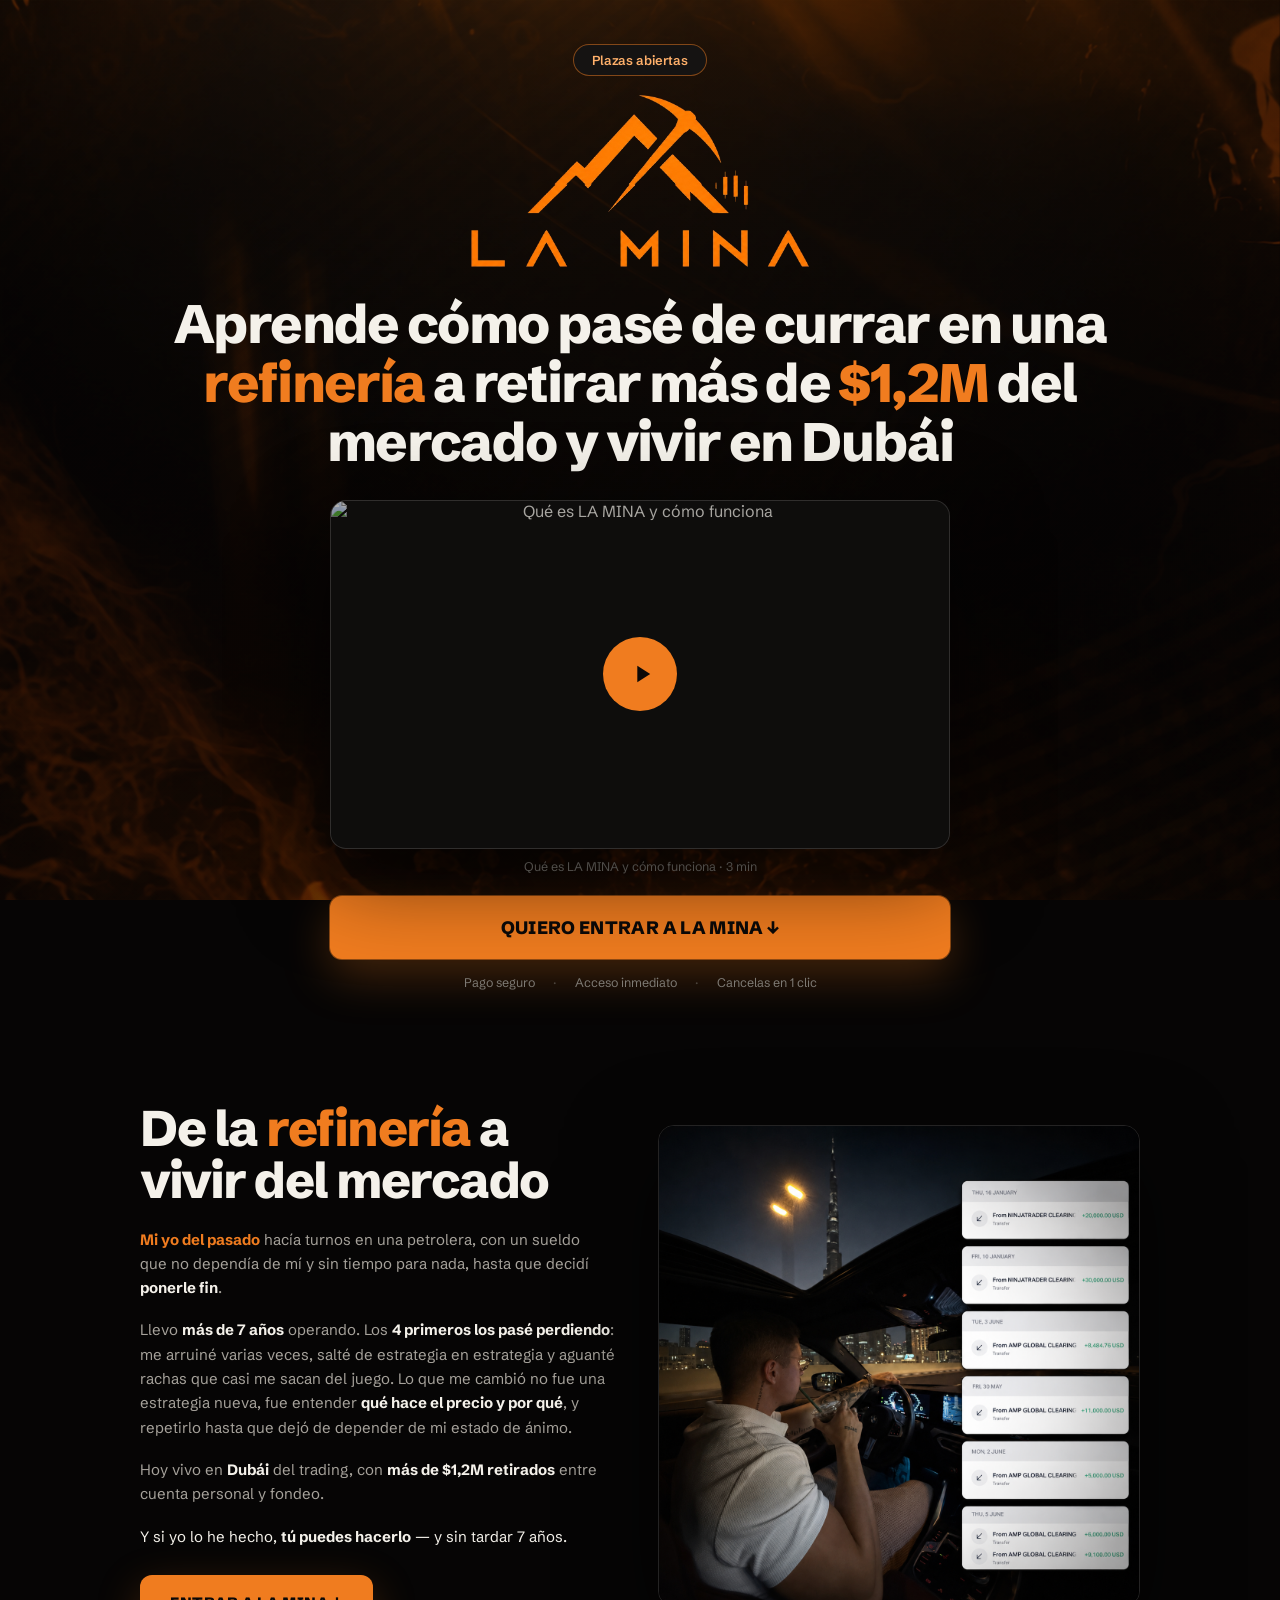
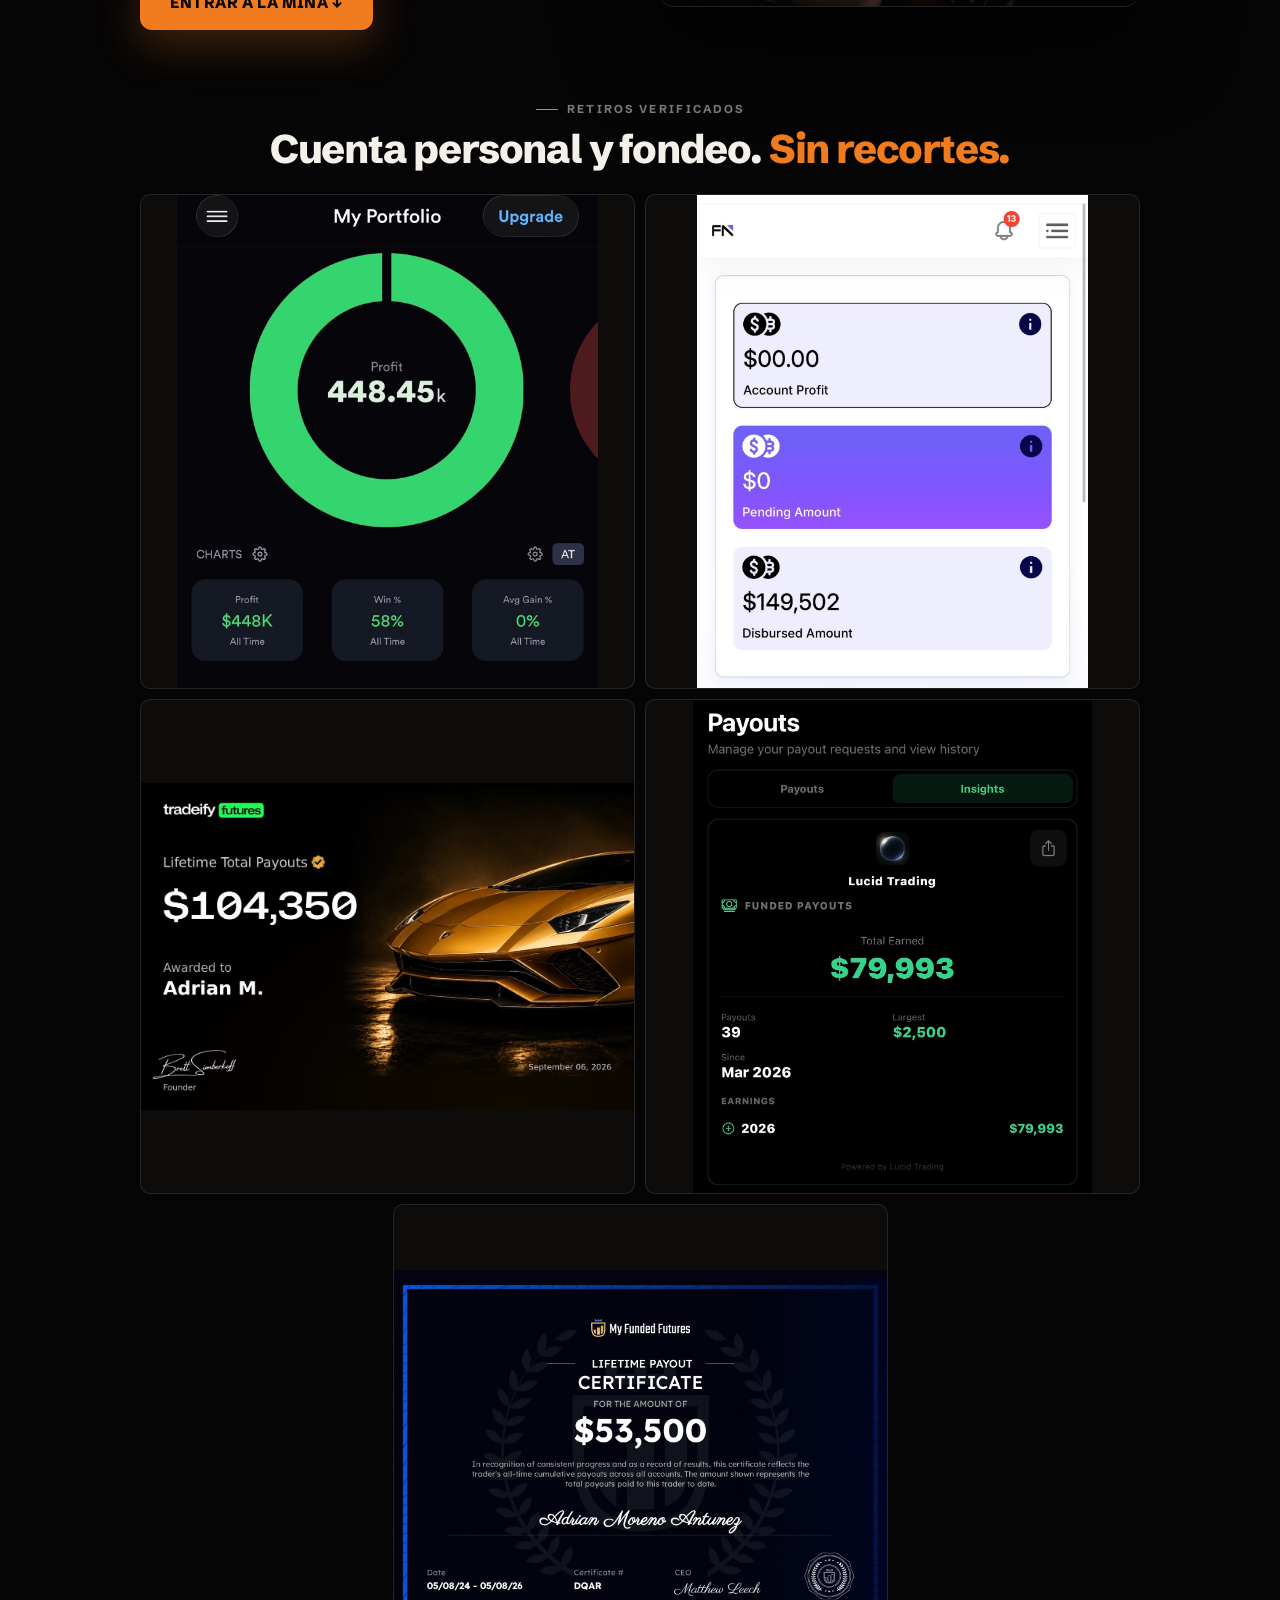
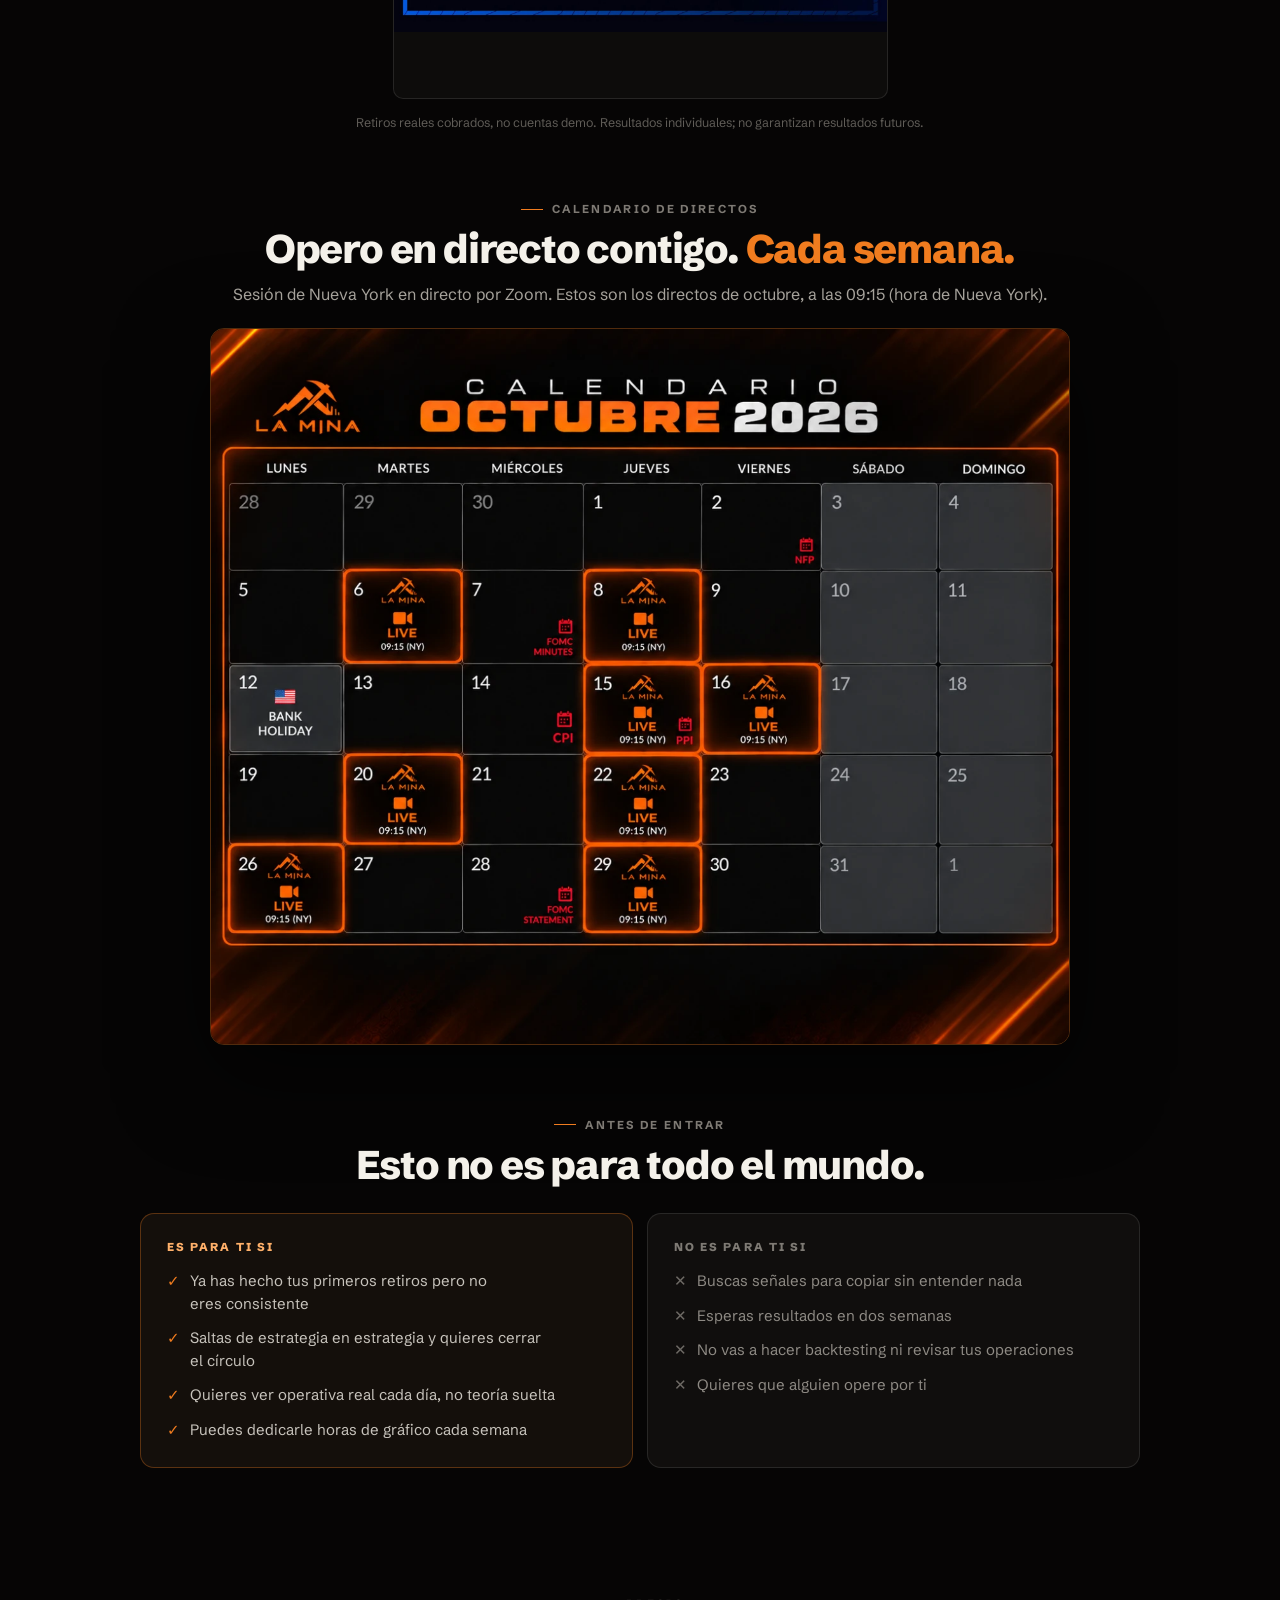
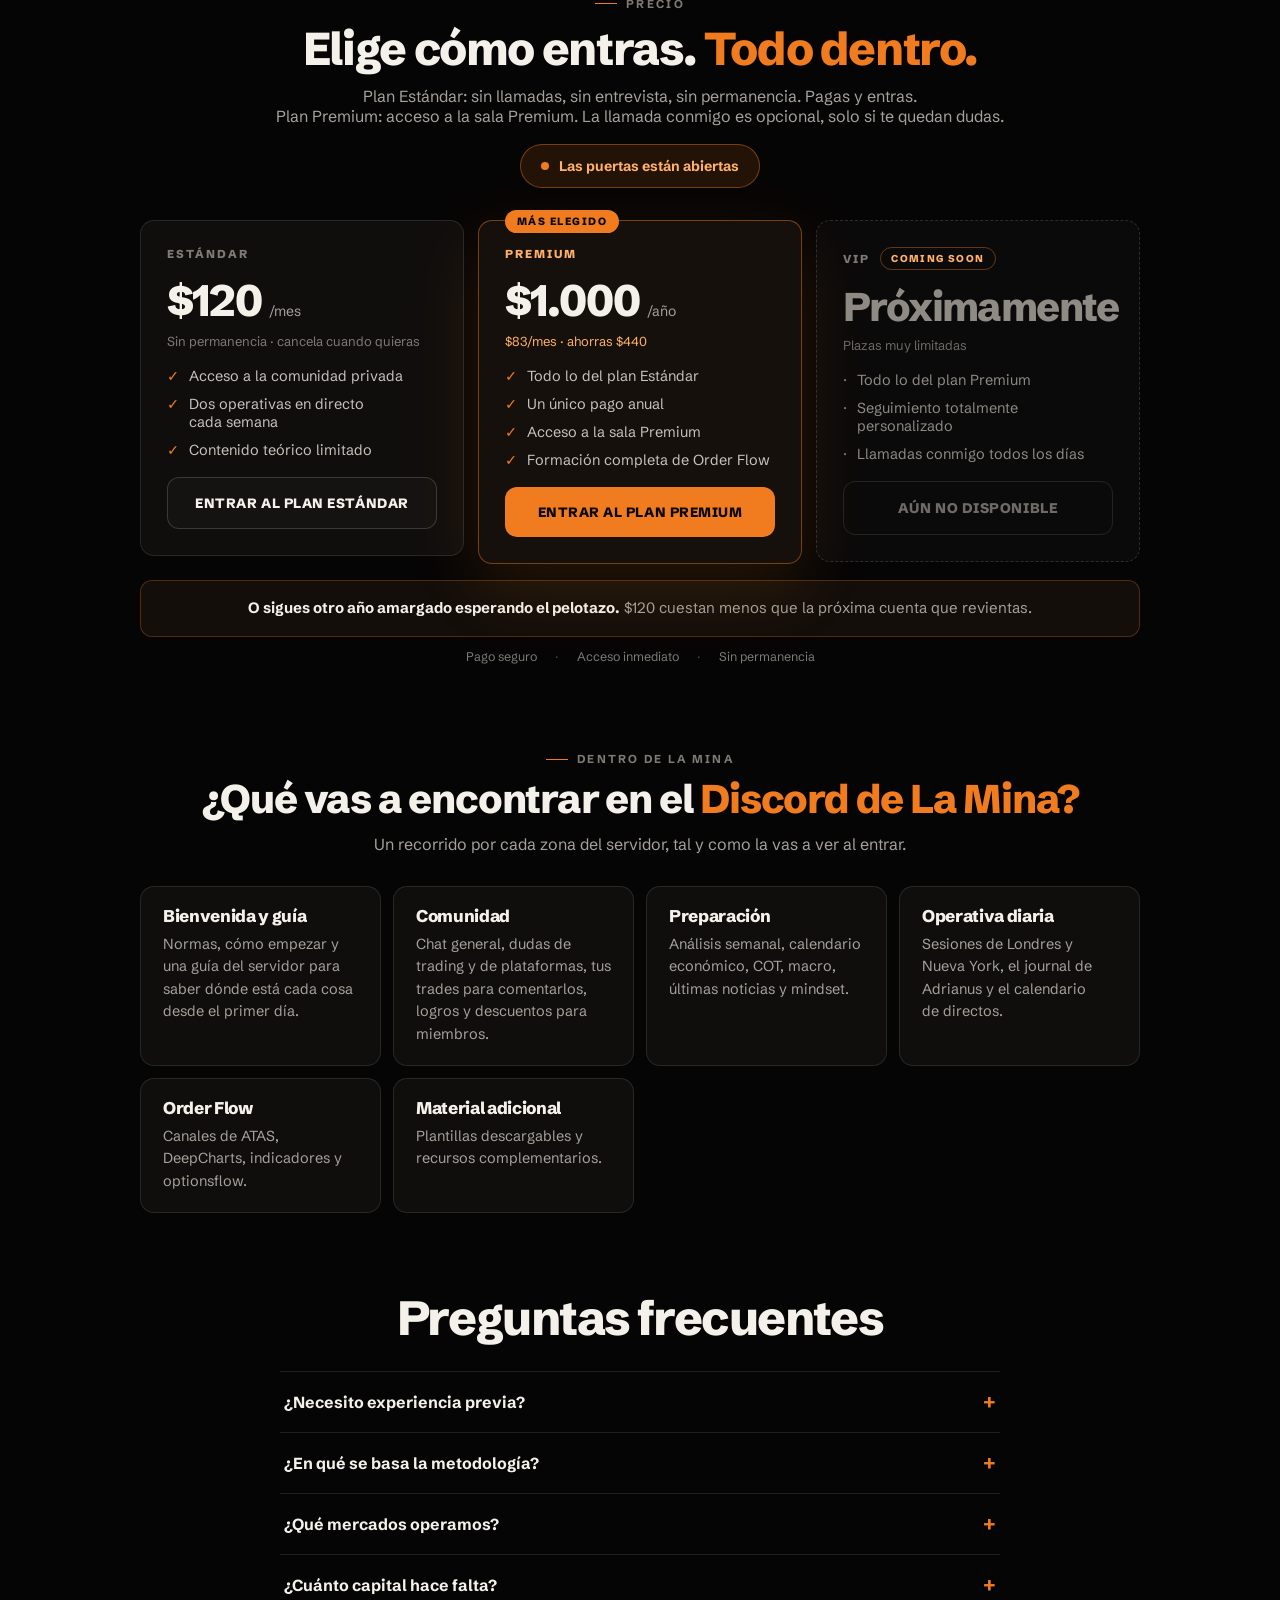
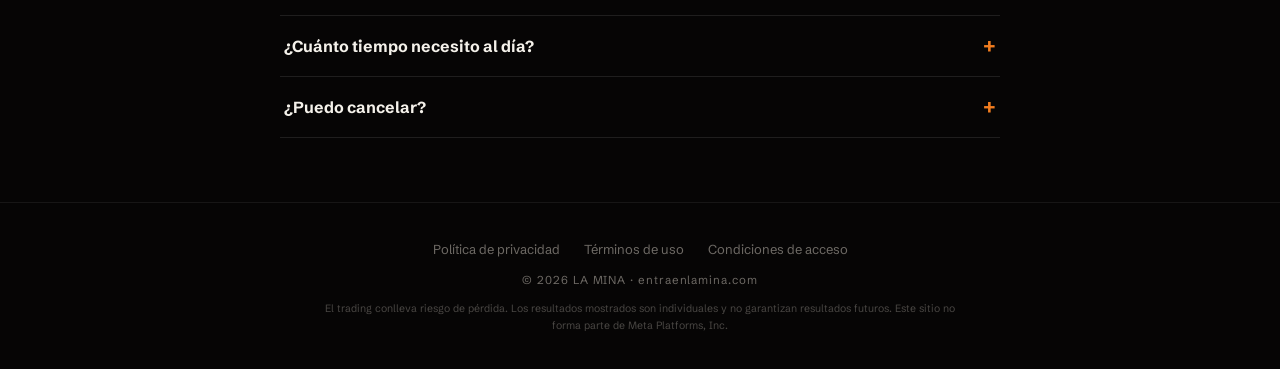
==== comunidad.html @ 3ac425a6 "Add "¿Qué vas a encontrar en el Discord de La Mina?" section below the pricing Six cards summarising" ====
<!doctype html>
<html lang="es">
<head>
<meta charset="utf-8" />
<meta name="viewport" content="width=device-width, initial-scale=1, viewport-fit=cover" />
<title>La Mina</title>
<link rel="icon" type="image/png" href="assets/logo-icono.png">
<link rel="preconnect" href="https://fonts.googleapis.com" />
<link rel="preconnect" href="https://fonts.gstatic.com" crossorigin="" />
<link href="https://fonts.googleapis.com/css2?family=Schibsted+Grotesk:wght@400;500;600;700;800&display=swap" rel="stylesheet" />
<style>
  html { -webkit-text-size-adjust: 100%; scroll-behavior: smooth; }
  body { margin: 0; background: #060505; color: #F4F1EA; font-family: 'Schibsted Grotesk', system-ui, sans-serif; overflow-x: hidden; text-wrap: pretty; }
  * { box-sizing: border-box; }
  img { display: block; max-width: 100%; }
  a { color: #F07C1F; text-decoration: none; }
  a:hover { color: #FF9A3D; }
  h1, h2, h3 { margin: 0; font-weight: 800; letter-spacing: -.03em; line-height: 1.04; }
  p { margin: 0; }
  @keyframes pz { 0% { box-shadow: 0 0 0 0 rgba(240,124,31,.55); } 70% { box-shadow: 0 0 0 10px rgba(240,124,31,0); } 100% { box-shadow: 0 0 0 0 rgba(240,124,31,0); } }
  @keyframes banner-blink { 0%,100% { box-shadow: 0 0 0 0 rgba(240,124,31,.25); border-color: rgba(240,124,31,.5); } 50% { box-shadow: 0 0 16px 2px rgba(240,124,31,.55); border-color: rgba(240,124,31,.95); } }
  .countdown-banner { display: inline-flex; align-items: center; justify-content: center; gap: 8px; padding: 7px 18px; border-radius: 999px; background: #151312; border: 1px solid rgba(240,124,31,.5); color: #FFB06A; font-size: 13px; font-weight: 600; letter-spacing: -.01em; animation: banner-blink 2.2s ease-in-out infinite; margin-bottom: 18px; }
  summary::-webkit-details-marker { display: none; }
  details[open] .faq-plus { transform: rotate(45deg); }
  @media (max-width: 719px) { .historia-img { order: -1; } .story-col { text-align: center; } }
  .disc-grid { display: grid; grid-template-columns: 340px minmax(0,1fr); gap: 40px; align-items: center; }
  .disc-grid.novideo { grid-template-columns: minmax(0,1fr); }
  .disc-grid.novideo .disc-video { display: none; }
  .disc-list { display: grid; grid-template-columns: repeat(auto-fit,minmax(230px,1fr)); gap: 12px; }
  .disc-card { padding: 20px 22px; border-radius: 14px; background: rgba(19,17,16,.86); border: 1px solid rgba(255,255,255,.10); }
  .disc-card h3 { font-size: 17px; letter-spacing: -.02em; color: #F4F1EA; }
  .disc-card p { margin-top: 8px; font-size: 14.5px; line-height: 1.55; color: #A6A29B; }
  @media (max-width: 860px) { .disc-grid { grid-template-columns: minmax(0,1fr); gap: 28px; } }
  .rail::-webkit-scrollbar { height: 6px; }
  .rail::-webkit-scrollbar-thumb { background: rgba(255,255,255,.2); border-radius: 99px; }
</style>
<style>
.hv1:hover{background:#FF9A3D !important;color:#0B0908 !important;transform:translateY(-2px) !important}
.hv2:hover{background:#FF9A3D !important;color:#0B0908 !important;transform:translateY(-2px) !important}
.hv3:hover{background:rgba(255,255,255,.06) !important;color:#F4F1EA !important}
.hv4:hover{background:#FF9A3D !important;color:#0B0908 !important;transform:translateY(-2px) !important}
.hv5:hover{background:rgba(255,255,255,.06) !important;color:#F4F1EA !important}
</style>
</head>
<body>
<div style="position:fixed;inset:0;z-index:0;background:url('assets/bg-mina.png') center/cover no-repeat;"></div>
<div style="position:fixed;inset:0;z-index:0;background:radial-gradient(ellipse 74% 60% at 50% 34%, rgba(6,5,5,.80) 0%, rgba(6,5,5,.70) 55%, rgba(6,5,5,.58) 100%);"></div>

<main style="position:relative;z-index:1;">

  <section style="padding:44px 20px 56px;max-width:1040px;margin:0 auto;text-align:center;">
    <div class="countdown-banner">Plazas abiertas</div>
    <img src="assets/logo-lamina.png" alt="LA MINA" style="width:min(340px,72vw);height:auto;margin:0 auto 26px;" />
    <h1 style="font-size:clamp(19px,5.2vw,54px);line-height:1.1;margin:0 auto;">Aprende cómo pasé de currar en una <span style="color:#F07C1F;">refinería</span> a retirar más de <span style="color:#F07C1F;">$1,2M</span> del mercado y vivir en Dubái</h1>

    <div id="promo-video" style="position:relative;max-width:620px;margin:28px auto 0;aspect-ratio:16/9;border-radius:16px;overflow:hidden;border:1px solid rgba(255,255,255,.12);background:#131110;cursor:pointer;box-shadow:0 30px 90px rgba(0,0,0,.6);">
      <img src="https://i.ytimg.com/vi/5HS2w1XkrHM/maxresdefault.jpg" onerror="this.onerror=null;this.src='https://i.ytimg.com/vi/5HS2w1XkrHM/hqdefault.jpg'" alt="Qué es LA MINA y cómo funciona" style="position:absolute;inset:0;width:100%;height:100%;object-fit:cover;" />
      <div style="position:absolute;inset:0;background:rgba(6,5,5,.32);display:grid;place-items:center;">
        <div style="width:74px;height:74px;border-radius:50%;background:#F07C1F;display:grid;place-items:center;animation:pz 3.2s ease-out infinite;">
          <svg viewBox="0 0 24 24" style="width:28px;height:28px;fill:#0B0908;margin-left:3px;"><path d="M8 5v14l11-7L8 5Z"></path></svg>
        </div>
      </div>
    </div>
    <script>
      document.getElementById('promo-video').addEventListener('click', function(){
        this.innerHTML = '<iframe src="https://www.youtube-nocookie.com/embed/5HS2w1XkrHM?autoplay=1&rel=0" title="Qué es LA MINA y cómo funciona" frameborder="0" allow="accelerate; autoplay; clipboard-write; encrypted-media; gyroscope; picture-in-picture" allowfullscreen style="position:absolute;inset:0;width:100%;height:100%;"></iframe>';
      }, { once: true });
    </script>
    <p style="margin-top:10px;font-size:12.5px;color:#7E7A74;">Qué es LA MINA y cómo funciona · 3 min</p>

    <a href="#precios" style="display:flex;align-items:center;justify-content:center;gap:10px;max-width:620px;margin:22px auto 0;padding:20px 24px;border-radius:12px;background:#F07C1F;color:#0B0908;font-size:clamp(15px,2.4vw,18px);font-weight:800;letter-spacing:.02em;text-transform:uppercase;box-shadow:0 0 0 1px rgba(240,124,31,.5), 0 16px 48px rgba(240,124,31,.28);transition:transform .18s ease, background .2s ease;" class="hv1">Quiero entrar a la mina ↓</a>

    <div style="display:flex;flex-wrap:nowrap;justify-content:center;align-items:center;gap:clamp(4px,2vw,18px);margin-top:16px;font-size:clamp(8.5px,2.5vw,12.5px);white-space:nowrap;color:#7E7A74;">
      <span>Pago seguro</span><span style="opacity:.5;">·</span><span>Acceso inmediato</span><span style="opacity:.5;">·</span><span>Cancelas en 1 clic</span>
    </div>
  </section>

  <section style="padding:56px 20px;max-width:1040px;margin:0 auto;display:grid;grid-template-columns:repeat(auto-fit,minmax(320px,1fr));gap:36px;align-items:center;">
    <div class="story-col">
      <h2 style="font-size:clamp(30px,5vw,50px);">De la <span style="color:#F07C1F;">refinería</span> a vivir del mercado</h2>
      <div style="display:flex;flex-direction:column;gap:18px;margin-top:22px;font-size:15px;line-height:1.62;color:#A6A29B;">
        <p><span style="color:#F07C1F;font-weight:700;">Mi yo del pasado</span> hacía turnos en una petrolera, con un sueldo que no dependía de mí y sin tiempo para nada, hasta que decidí <b style="color:#F4F1EA;">ponerle fin</b>.</p>
        <p>Llevo <b style="color:#F4F1EA;">más de 7 años</b> operando. Los <b style="color:#F4F1EA;">4 primeros los pasé perdiendo</b>: me arruiné varias veces, salté de estrategia en estrategia y aguanté rachas que casi me sacan del juego. Lo que me cambió no fue una estrategia nueva, fue entender <b style="color:#F4F1EA;">qué hace el precio y por qué</b>, y repetirlo hasta que dejó de depender de mi estado de ánimo.</p>
        <p>Hoy vivo en <b style="color:#F4F1EA;">Dubái</b> del trading, con <b style="color:#F4F1EA;">más de $1,2M retirados</b> entre cuenta personal y fondeo.</p>
        <p style="color:#F4F1EA;">Y si yo lo he hecho, <b>tú puedes hacerlo</b> — y sin tardar 7 años.</p>
      </div>
      <a href="#precios" style="display:inline-block;margin-top:26px;padding:18px 30px;border-radius:12px;background:#F07C1F;color:#0B0908;font-size:15px;font-weight:800;letter-spacing:.04em;text-transform:uppercase;box-shadow:0 14px 44px rgba(240,124,31,.26);transition:background .2s ease, transform .18s ease;" class="hv2">Entrar a la mina ↓</a>
    </div>
    <div class="historia-img" style="position:relative;aspect-ratio:1/1;border-radius:16px;overflow:hidden;border:1px solid rgba(255,255,255,.12);box-shadow:0 30px 90px rgba(0,0,0,.6);">
      <img src="assets/historia-dubai.png" alt="Adrián en Dubái y transferencias de retiros" style="width:100%;height:100%;object-fit:cover;" />
    </div>
  </section>

  <section style="padding:8px 20px 56px;max-width:1040px;margin:0 auto;">
    <div style="text-align:center;margin-bottom:24px;">
      <span style="display:inline-flex;align-items:center;gap:9px;font-size:11.5px;font-weight:700;letter-spacing:.2em;text-transform:uppercase;color:#7E7A74;margin-bottom:12px;"><span style="width:22px;height:1px;background:#F07C1F;"></span>Retiros verificados</span>
      <h2 style="font-size:clamp(26px,4.2vw,40px);">Cuenta personal y fondeo. <span style="color:#F07C1F;">Sin recortes.</span></h2>
    </div>
    <div style="display:grid;grid-template-columns:repeat(2,minmax(0,1fr));gap:10px;">
      <img src="assets/proof-portfolio.png" alt="Profit 448.45k" style="width:100%;aspect-ratio:1/1;object-fit:contain;background:#0D0C0B;border-radius:10px;border:1px solid rgba(255,255,255,.10);" />
      <img src="assets/proof-fn.png" alt="Retirado en fondeo 149.502 USD" style="width:100%;aspect-ratio:1/1;object-fit:contain;background:#0D0C0B;border-radius:10px;border:1px solid rgba(255,255,255,.10);" />
      <img src="assets/proof-tradeify.png" alt="Tradeify 104.350 USD retirados" style="width:100%;aspect-ratio:1/1;object-fit:contain;background:#0D0C0B;border-radius:10px;border:1px solid rgba(255,255,255,.10);" />
      <img src="assets/proof-lucid.png" alt="Lucid Trading 79.993 USD en 39 retiros" style="width:100%;aspect-ratio:1/1;object-fit:contain;background:#0D0C0B;border-radius:10px;border:1px solid rgba(255,255,255,.10);" />
      <img src="assets/proof-mff.png" alt="My Funded Futures 53.500 USD" style="width:100%;max-width:calc(50% - 5px);justify-self:center;grid-column:1 / -1;aspect-ratio:1/1;object-fit:contain;background:#0D0C0B;border-radius:10px;border:1px solid rgba(255,255,255,.10);" />
    </div>
    <p style="margin-top:16px;font-size:12.5px;color:#5F5C57;text-align:center;">Retiros reales cobrados, no cuentas demo. Resultados individuales; no garantizan resultados futuros.</p>
  </section>

  <section id="calendario" style="padding:8px 20px 56px;max-width:1040px;margin:0 auto;">
    <div style="text-align:center;margin-bottom:24px;">
      <span style="display:inline-flex;align-items:center;gap:9px;font-size:11.5px;font-weight:700;letter-spacing:.2em;text-transform:uppercase;color:#7E7A74;margin-bottom:12px;"><span style="width:22px;height:1px;background:#F07C1F;"></span>Calendario de directos</span>
      <h2 style="font-size:clamp(26px,4.2vw,40px);">Opero en directo contigo. <span style="color:#F07C1F;">Cada semana.</span></h2>
      <p style="margin-top:14px;font-size:16px;color:#A6A29B;">Sesión de Nueva York en directo por Zoom. Estos son los directos de octubre, a las 09:15 (hora de Nueva York).</p>
    </div>
    <a href="assets/calendario-directos.webp" target="_blank" rel="noopener" style="display:block;max-width:860px;margin:0 auto;">
      <img src="assets/calendario-directos.webp" alt="Calendario de directos de LA MINA, octubre 2026: martes 6, jueves 8, jueves 15, viernes 16, martes 20, jueves 22, lunes 26 y jueves 29 a las 09:15 (hora de Nueva York)" width="1350" height="1125" loading="lazy" style="width:100%;height:auto;border-radius:14px;border:1px solid rgba(240,124,31,.32);box-shadow:0 30px 90px rgba(0,0,0,.6);" />
    </a>
  </section>

  <section style="padding:8px 20px 64px;max-width:1040px;margin:0 auto;">
    <div style="text-align:center;margin-bottom:28px;">
      <span style="display:inline-flex;align-items:center;gap:9px;font-size:11.5px;font-weight:700;letter-spacing:.2em;text-transform:uppercase;color:#7E7A74;margin-bottom:12px;"><span style="width:22px;height:1px;background:#F07C1F;"></span>Antes de entrar</span>
      <h2 style="font-size:clamp(26px,4.2vw,40px);">Esto no es para todo el mundo.</h2>
    </div>

    <div style="display:grid;grid-template-columns:repeat(auto-fit,minmax(300px,1fr));gap:14px;">
      <div style="padding:26px;border-radius:14px;background:rgba(24,18,13,.86);border:1px solid rgba(240,124,31,.32);">
        <div style="font-size:11.5px;font-weight:800;letter-spacing:.18em;text-transform:uppercase;color:#FFB06A;margin-bottom:16px;">Es para ti si</div>
        <div style="display:flex;flex-direction:column;gap:12px;font-size:15px;line-height:1.5;color:#C7C3BC;">
          <div style="display:flex;gap:10px;"><span style="color:#F07C1F;">✓</span>Ya has hecho tus primeros retiros pero no eres consistente</div>
          <div style="display:flex;gap:10px;"><span style="color:#F07C1F;">✓</span>Saltas de estrategia en estrategia y quieres cerrar el círculo</div>
          <div style="display:flex;gap:10px;"><span style="color:#F07C1F;">✓</span>Quieres ver operativa real cada día, no teoría suelta</div>
          <div style="display:flex;gap:10px;"><span style="color:#F07C1F;">✓</span>Puedes dedicarle horas de gráfico cada semana</div>
        </div>
      </div>
      <div style="padding:26px;border-radius:14px;background:rgba(19,17,16,.86);border:1px solid rgba(255,255,255,.10);">
        <div style="font-size:11.5px;font-weight:800;letter-spacing:.18em;text-transform:uppercase;color:#7E7A74;margin-bottom:16px;">No es para ti si</div>
        <div style="display:flex;flex-direction:column;gap:12px;font-size:15px;line-height:1.5;color:#8E8A84;">
          <div style="display:flex;gap:10px;"><span style="color:#6E6A65;">✕</span>Buscas señales para copiar sin entender nada</div>
          <div style="display:flex;gap:10px;"><span style="color:#6E6A65;">✕</span>Esperas resultados en dos semanas</div>
          <div style="display:flex;gap:10px;"><span style="color:#6E6A65;">✕</span>No vas a hacer backtesting ni revisar tus operaciones</div>
          <div style="display:flex;gap:10px;"><span style="color:#6E6A65;">✕</span>Quieres que alguien opere por ti</div>
        </div>
      </div>
    </div>

  </section>

  <section id="precios" style="padding:56px 20px 72px;max-width:1040px;margin:0 auto;">
    <div style="text-align:center;margin-bottom:32px;">
      <span style="display:inline-flex;align-items:center;gap:9px;font-size:11.5px;font-weight:700;letter-spacing:.2em;text-transform:uppercase;color:#7E7A74;margin-bottom:14px;"><span style="width:22px;height:1px;background:#F07C1F;"></span>Precio</span>
      <h2 style="font-size:clamp(28px,4.6vw,46px);">Elige cómo entras. <span style="color:#F07C1F;">Todo dentro.</span></h2>
      <p style="margin-top:14px;font-size:16px;color:#A6A29B;">Plan Estándar: sin llamadas, sin entrevista, sin permanencia. Pagas y entras.<br>Plan Premium: acceso a la sala Premium. La llamada conmigo es opcional, solo si te quedan dudas.</p>
      <div style="display:inline-flex;align-items:center;gap:10px;margin-top:18px;padding:12px 20px;border-radius:999px;background:rgba(240,124,31,.12);border:1px solid rgba(240,124,31,.42);font-size:14px;font-weight:700;color:#FFB06A;">
        <span style="width:8px;height:8px;border-radius:50%;background:#F07C1F;animation:pz 2.4s ease-out infinite;flex:0 0 auto;"></span>
        Las puertas están abiertas
      </div>
    </div>

    <div style="display:grid;grid-template-columns:repeat(auto-fit,minmax(280px,1fr));gap:14px;align-items:start;">

      <div style="padding:26px;border-radius:14px;background:rgba(19,17,16,.86);border:1px solid rgba(255,255,255,.10);display:flex;flex-direction:column;gap:18px;">
        <div>
          <div style="font-size:11.5px;font-weight:800;letter-spacing:.18em;text-transform:uppercase;color:#7E7A74;">Estándar</div>
          <div style="margin-top:12px;display:flex;align-items:baseline;gap:8px;"><span style="font-size:44px;font-weight:800;letter-spacing:-.04em;">$120</span><span style="font-size:14px;color:#A6A29B;">/mes</span></div>
          <div style="margin-top:6px;font-size:13px;color:#7E7A74;">Sin permanencia · cancela cuando quieras</div>
        </div>
        <div style="display:flex;flex-direction:column;gap:10px;font-size:14.5px;color:#C7C3BC;">
          <div style="display:flex;gap:10px;"><span style="color:#F07C1F;">✓</span>Acceso a la comunidad privada</div>
          <div style="display:flex;gap:10px;"><span style="color:#F07C1F;">✓</span>Dos operativas en directo cada semana</div>
          <div style="display:flex;gap:10px;"><span style="color:#F07C1F;">✓</span>Contenido teórico limitado</div>
        </div>
        <a href="https://www.skool.com/adrianusflow/plans?src=join" target="_blank" rel="noopener" style="display:block;margin-top:auto;text-align:center;padding:17px 20px;border-radius:12px;background:#151312;color:#F4F1EA;border:1px solid rgba(255,255,255,.16);font-size:13.5px;font-weight:800;letter-spacing:.04em;text-transform:uppercase;">Entrar al plan Estándar</a>
      </div>

      <div style="padding:26px;border-radius:14px;background:rgba(24,18,13,.9);border:1px solid rgba(240,124,31,.45);display:flex;flex-direction:column;gap:18px;position:relative;box-shadow:0 24px 70px rgba(240,124,31,.14);">
        <span style="position:absolute;top:-11px;left:26px;padding:5px 12px;border-radius:999px;background:#F07C1F;color:#0B0908;font-size:10.5px;font-weight:800;letter-spacing:.14em;text-transform:uppercase;">Más elegido</span>
        <div>
          <div style="font-size:11.5px;font-weight:800;letter-spacing:.18em;text-transform:uppercase;color:#FFB06A;">Premium</div>
          <div style="margin-top:12px;display:flex;align-items:baseline;gap:8px;"><span style="font-size:44px;font-weight:800;letter-spacing:-.04em;">$1.000</span><span style="font-size:14px;color:#A6A29B;">/año</span></div>
          <div style="margin-top:6px;font-size:13px;color:#FFB06A;">$83/mes · ahorras $440</div>
        </div>
        <div style="display:flex;flex-direction:column;gap:10px;font-size:14.5px;color:#C7C3BC;">
          <div style="display:flex;gap:10px;"><span style="color:#F07C1F;">✓</span>Todo lo del plan Estándar</div>
          <div style="display:flex;gap:10px;"><span style="color:#F07C1F;">✓</span>Un único pago anual</div>
          <div style="display:flex;gap:10px;"><span style="color:#F07C1F;">✓</span>Acceso a la sala Premium</div>
          <div style="display:flex;gap:10px;"><span style="color:#F07C1F;">✓</span>Formación completa de Order Flow</div>
        </div>
        <a href="https://www.skool.com/adrianusflow/plans?src=join" target="_blank" rel="noopener" style="display:block;margin-top:auto;text-align:center;padding:17px 20px;border-radius:12px;background:#F07C1F;color:#0B0908;font-size:13.5px;font-weight:800;letter-spacing:.04em;text-transform:uppercase;">Entrar al plan Premium</a>
      </div>

      <div style="padding:26px;border-radius:14px;background:rgba(15,14,13,.7);border:1px dashed rgba(255,255,255,.14);display:flex;flex-direction:column;gap:18px;">
        <div>
          <div style="display:flex;align-items:center;gap:10px;"><span style="font-size:11.5px;font-weight:800;letter-spacing:.18em;text-transform:uppercase;color:#7E7A74;">VIP</span><span style="padding:4px 10px;border-radius:999px;border:1px solid rgba(240,124,31,.4);color:#FFB06A;font-size:10px;font-weight:800;letter-spacing:.14em;text-transform:uppercase;">Coming soon</span></div>
          <div style="margin-top:12px;font-size:40px;font-weight:800;letter-spacing:-.04em;color:#8E8A84;">Próximamente</div>
          <div style="margin-top:6px;font-size:13px;color:#6E6A65;">Plazas muy limitadas</div>
        </div>
        <div style="display:flex;flex-direction:column;gap:10px;font-size:14.5px;color:#8E8A84;">
          <div style="display:flex;gap:10px;"><span style="color:#7E7A74;">·</span>Todo lo del plan Premium</div>
          <div style="display:flex;gap:10px;"><span style="color:#7E7A74;">·</span>Seguimiento totalmente personalizado</div>
          <div style="display:flex;gap:10px;"><span style="color:#7E7A74;">·</span>Llamadas conmigo todos los días</div>
        </div>
        <div style="margin-top:auto;text-align:center;padding:17px 20px;border-radius:12px;background:transparent;color:#6E6A65;border:1px solid rgba(255,255,255,.10);font-size:14px;font-weight:800;letter-spacing:.04em;text-transform:uppercase;">Aún no disponible</div>
      </div>
    </div>

    <div style="margin-top:16px;padding:16px 20px;border-radius:12px;border:1px solid rgba(240,124,31,.28);background:rgba(24,18,13,.75);text-align:center;font-size:15px;line-height:1.5;color:#A6A29B;">
      <b style="color:#F4F1EA;">O sigues otro año amargado esperando el pelotazo.</b> $120 cuestan menos que la próxima cuenta que revientas.
    </div>
    <div style="margin-top:12px;display:flex;flex-wrap:nowrap;justify-content:center;align-items:center;gap:clamp(4px,2vw,18px);font-size:clamp(8.5px,2.5vw,12.5px);white-space:nowrap;color:#7E7A74;">
      <span>Pago seguro</span><span style="opacity:.5;">·</span><span>Acceso inmediato</span><span style="opacity:.5;">·</span><span>Sin permanencia</span>
    </div>
  </section>

  <section id="discord" style="padding:8px 20px 72px;max-width:1040px;margin:0 auto;">
    <div style="text-align:center;margin-bottom:32px;">
      <span style="display:inline-flex;align-items:center;gap:9px;font-size:11.5px;font-weight:700;letter-spacing:.2em;text-transform:uppercase;color:#7E7A74;margin-bottom:12px;"><span style="width:22px;height:1px;background:#F07C1F;"></span>Dentro de La Mina</span>
      <h2 style="font-size:clamp(26px,4.2vw,40px);">¿Qué vas a encontrar en el <span style="color:#F07C1F;">Discord de La Mina?</span></h2>
      <p style="margin-top:14px;font-size:16px;color:#A6A29B;">Un recorrido por cada zona del servidor, tal y como la vas a ver al entrar.</p>
    </div>

    <div class="disc-grid">
      <!-- Para activar el vídeo: pega el ID de YouTube (no listado) en data-yt, p. ej. data-yt="AbC123xyz09" -->
      <div class="disc-video" id="discord-video" data-yt="" style="position:relative;width:100%;max-width:340px;aspect-ratio:9/16;margin:0 auto;border-radius:16px;overflow:hidden;border:1px solid rgba(240,124,31,.32);background:#131110;cursor:pointer;box-shadow:0 30px 90px rgba(0,0,0,.6);">
        <img src="assets/discord-poster.jpg" alt="Recorrido por el Discord de La Mina" width="540" height="960" loading="lazy" style="position:absolute;inset:0;width:100%;height:100%;object-fit:cover;" />
        <div style="position:absolute;inset:0;background:rgba(6,5,5,.28);display:grid;place-items:center;">
          <div style="width:74px;height:74px;border-radius:50%;background:#F07C1F;display:grid;place-items:center;animation:pz 3.2s ease-out infinite;">
            <svg viewBox="0 0 24 24" style="width:28px;height:28px;fill:#0B0908;margin-left:3px;"><path d="M8 5v14l11-7L8 5Z"></path></svg>
          </div>
        </div>
      </div>

      <div class="disc-list">
        <div class="disc-card"><h3>Bienvenida y guía</h3><p>Normas, cómo empezar y una guía del servidor para saber dónde está cada cosa desde el primer día.</p></div>
        <div class="disc-card"><h3>Comunidad</h3><p>Chat general, dudas de trading y de plataformas, tus trades para comentarlos, logros y descuentos para miembros.</p></div>
        <div class="disc-card"><h3>Preparación</h3><p>Análisis semanal, calendario económico, COT, macro, últimas noticias y mindset.</p></div>
        <div class="disc-card"><h3>Operativa diaria</h3><p>Sesiones de Londres y Nueva York, el journal de Adrianus y el calendario de directos.</p></div>
        <div class="disc-card"><h3>Order Flow</h3><p>Canales de ATAS, DeepCharts, indicadores y optionsflow.</p></div>
        <div class="disc-card"><h3>Material adicional</h3><p>Plantillas descargables y recursos complementarios.</p></div>
      </div>
    </div>
  </section>
  <script>
  (function(){
    var box = document.getElementById('discord-video');
    var id = box.getAttribute('data-yt');
    if (!id) { box.parentNode.classList.add('novideo'); return; }
    box.addEventListener('click', function(){
      this.innerHTML = '<iframe src="https://www.youtube-nocookie.com/embed/' + id + '?autoplay=1&rel=0" title="Recorrido por el Discord de La Mina" frameborder="0" allow="accelerate; autoplay; clipboard-write; encrypted-media; gyroscope; picture-in-picture" allowfullscreen style="position:absolute;inset:0;width:100%;height:100%;"></iframe>';
    }, { once: true });
  })();
  </script>

  <section style="padding:8px 20px 64px;max-width:760px;margin:0 auto;">
    <h2 style="font-size:clamp(30px,5vw,48px);text-align:center;margin-bottom:28px;">Preguntas frecuentes</h2>

    <details style="border-top:1px solid rgba(255,255,255,.10);">
      <summary style="list-style:none;cursor:pointer;display:flex;align-items:center;justify-content:space-between;gap:16px;padding:20px 4px;font-size:16px;font-weight:700;color:#F4F1EA;">¿Necesito experiencia previa?<span class="faq-plus" style="display:inline-block;color:#F07C1F;font-size:20px;line-height:1;transition:transform .25s ease;">+</span></summary>
      <p style="padding:0 4px 20px;font-size:15px;line-height:1.6;color:#8E8A84;">No es un requisito. Tener experiencia y un background previo probablemente te ayude a entenderlo todo más rápido, pero la formación parte de cero.</p>
    </details>

    <details style="border-top:1px solid rgba(255,255,255,.10);">
      <summary style="list-style:none;cursor:pointer;display:flex;align-items:center;justify-content:space-between;gap:16px;padding:20px 4px;font-size:16px;font-weight:700;color:#F4F1EA;">¿En qué se basa la metodología?<span class="faq-plus" style="display:inline-block;color:#F07C1F;font-size:20px;line-height:1;transition:transform .25s ease;">+</span></summary>
      <p style="padding:0 4px 20px;font-size:15px;line-height:1.6;color:#8E8A84;">En la lectura del flujo de órdenes. Trabajamos con herramientas de Order Flow para ver qué está haciendo el dinero real en el mercado: VWAP, perfil de volumen, Footprint y varias herramientas más.</p>
    </details>

    <details style="border-top:1px solid rgba(255,255,255,.10);">
      <summary style="list-style:none;cursor:pointer;display:flex;align-items:center;justify-content:space-between;gap:16px;padding:20px 4px;font-size:16px;font-weight:700;color:#F4F1EA;">¿Qué mercados operamos?<span class="faq-plus" style="display:inline-block;color:#F07C1F;font-size:20px;line-height:1;transition:transform .25s ease;">+</span></summary>
      <p style="padding:0 4px 20px;font-size:15px;line-height:1.6;color:#8E8A84;">Los futuros de índices americanos, especialmente ES y NQ. Un mercado, un sistema, repetido todos los días.</p>
    </details>

    <details style="border-top:1px solid rgba(255,255,255,.10);">
      <summary style="list-style:none;cursor:pointer;display:flex;align-items:center;justify-content:space-between;gap:16px;padding:20px 4px;font-size:16px;font-weight:700;color:#F4F1EA;">¿Cuánto capital hace falta?<span class="faq-plus" style="display:inline-block;color:#F07C1F;font-size:20px;line-height:1;transition:transform .25s ease;">+</span></summary>
      <div style="display:flex;flex-direction:column;gap:12px;padding:0 4px 20px;font-size:15px;line-height:1.6;color:#8E8A84;">
        <p><b style="color:#F4F1EA;">Para operar:</b> puedes hacerlo con cuentas fondeadas o con capital real. Te enseño cómo pasar el fondeo y cómo gestionarlo sin quemarlo.</p>
        <p><b style="color:#F4F1EA;">Herramientas:</b> cuenta con el coste de una plataforma de Order Flow, entre $40 y $80 al mes. Opcionalmente, extras como un copiador de trades, entre $30 y $50.</p>
      </div>
    </details>

    <details style="border-top:1px solid rgba(255,255,255,.10);">
      <summary style="list-style:none;cursor:pointer;display:flex;align-items:center;justify-content:space-between;gap:16px;padding:20px 4px;font-size:16px;font-weight:700;color:#F4F1EA;">¿Cuánto tiempo necesito al día?<span class="faq-plus" style="display:inline-block;color:#F07C1F;font-size:20px;line-height:1;transition:transform .25s ease;">+</span></summary>
      <p style="padding:0 4px 20px;font-size:15px;line-height:1.6;color:#8E8A84;">Con la sesión americana y un rato de revisión al cierre es suficiente para seguir el ritmo.</p>
    </details>

    <details style="border-top:1px solid rgba(255,255,255,.10);border-bottom:1px solid rgba(255,255,255,.10);">
      <summary style="list-style:none;cursor:pointer;display:flex;align-items:center;justify-content:space-between;gap:16px;padding:20px 4px;font-size:16px;font-weight:700;color:#F4F1EA;">¿Puedo cancelar?<span class="faq-plus" style="display:inline-block;color:#F07C1F;font-size:20px;line-height:1;transition:transform .25s ease;">+</span></summary>
      <p style="padding:0 4px 20px;font-size:15px;line-height:1.6;color:#8E8A84;">Sí. El plan Estándar se cancela en un clic, sin permanencia ni llamadas.</p>
    </details>
  </section>

  <footer style="padding:38px 20px 34px;border-top:1px solid rgba(255,255,255,.07);">
    <nav style="display:flex;flex-wrap:wrap;justify-content:center;gap:10px 24px;margin-bottom:16px;">
      <a href="privacidad.html" style="color:#6E6A65;font-size:13px;">Política de privacidad</a>
      <a href="terminos.html" style="color:#6E6A65;font-size:13px;">Términos de uso</a>
      <a href="condiciones.html" style="color:#6E6A65;font-size:13px;">Condiciones de acceso</a>
    </nav>
    <div style="text-align:center;font-size:11.5px;color:#6E6A65;letter-spacing:.08em;">© 2026 LA MINA · entraenlamina.com</div>
    <p style="max-width:640px;margin:14px auto 0;text-align:center;font-size:10.5px;line-height:1.6;color:#4A4744;">El trading conlleva riesgo de pérdida. Los resultados mostrados son individuales y no garantizan resultados futuros. Este sitio no forma parte de Meta Platforms, Inc.</p>
  </footer>
</main>
<script src="analytics.js"></script>
</body>
</html>
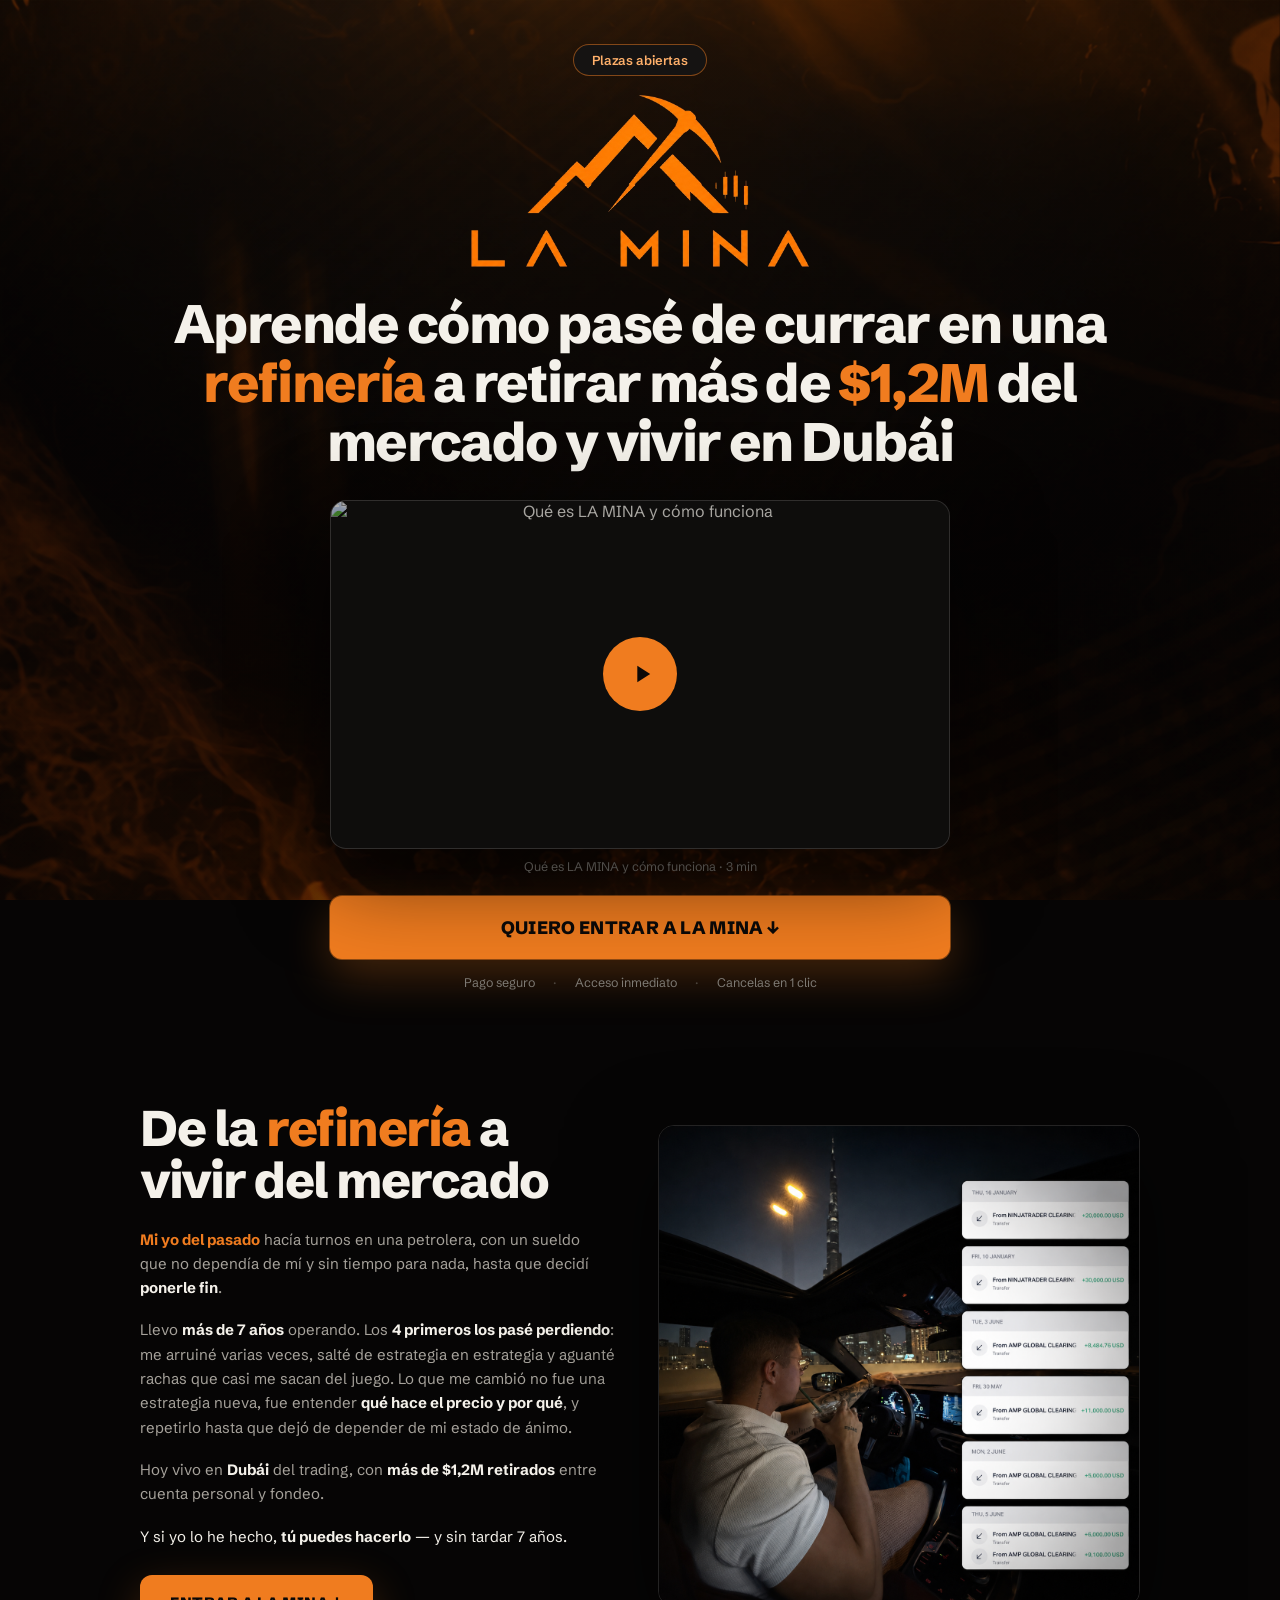
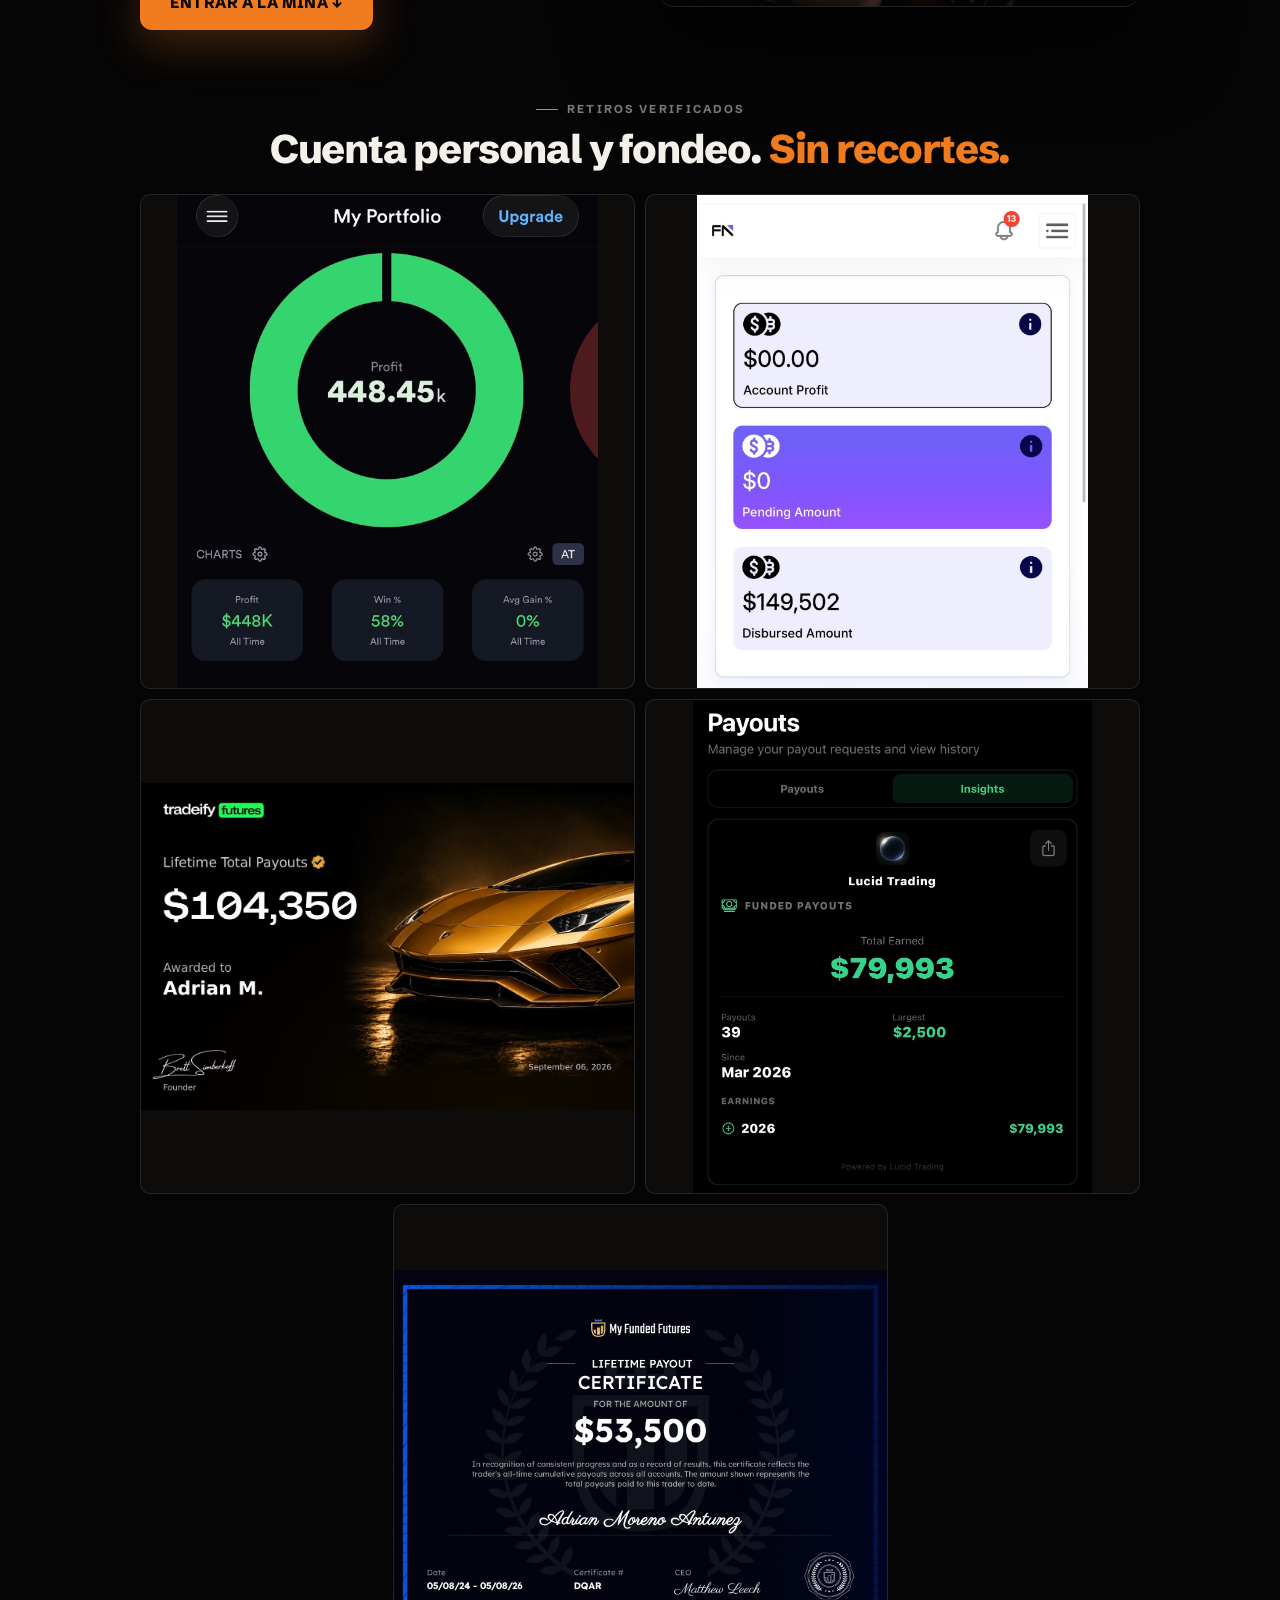
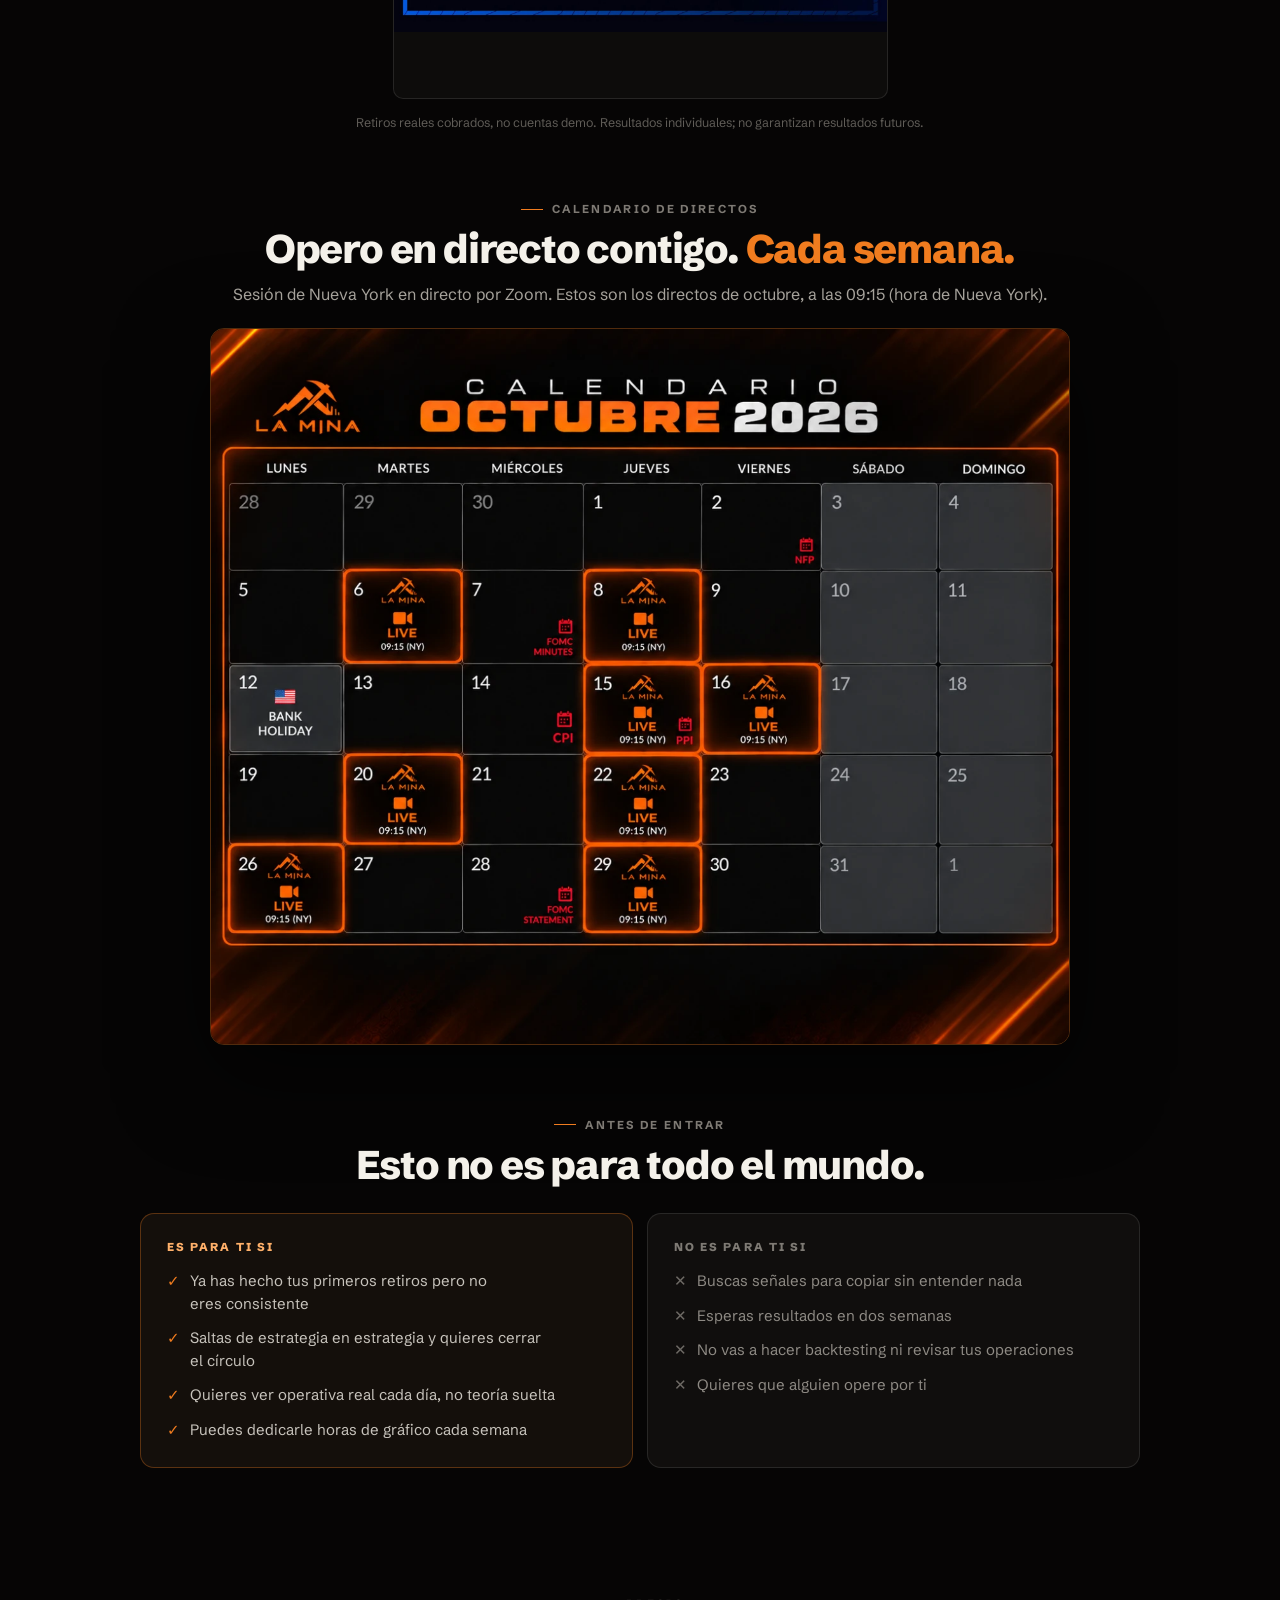
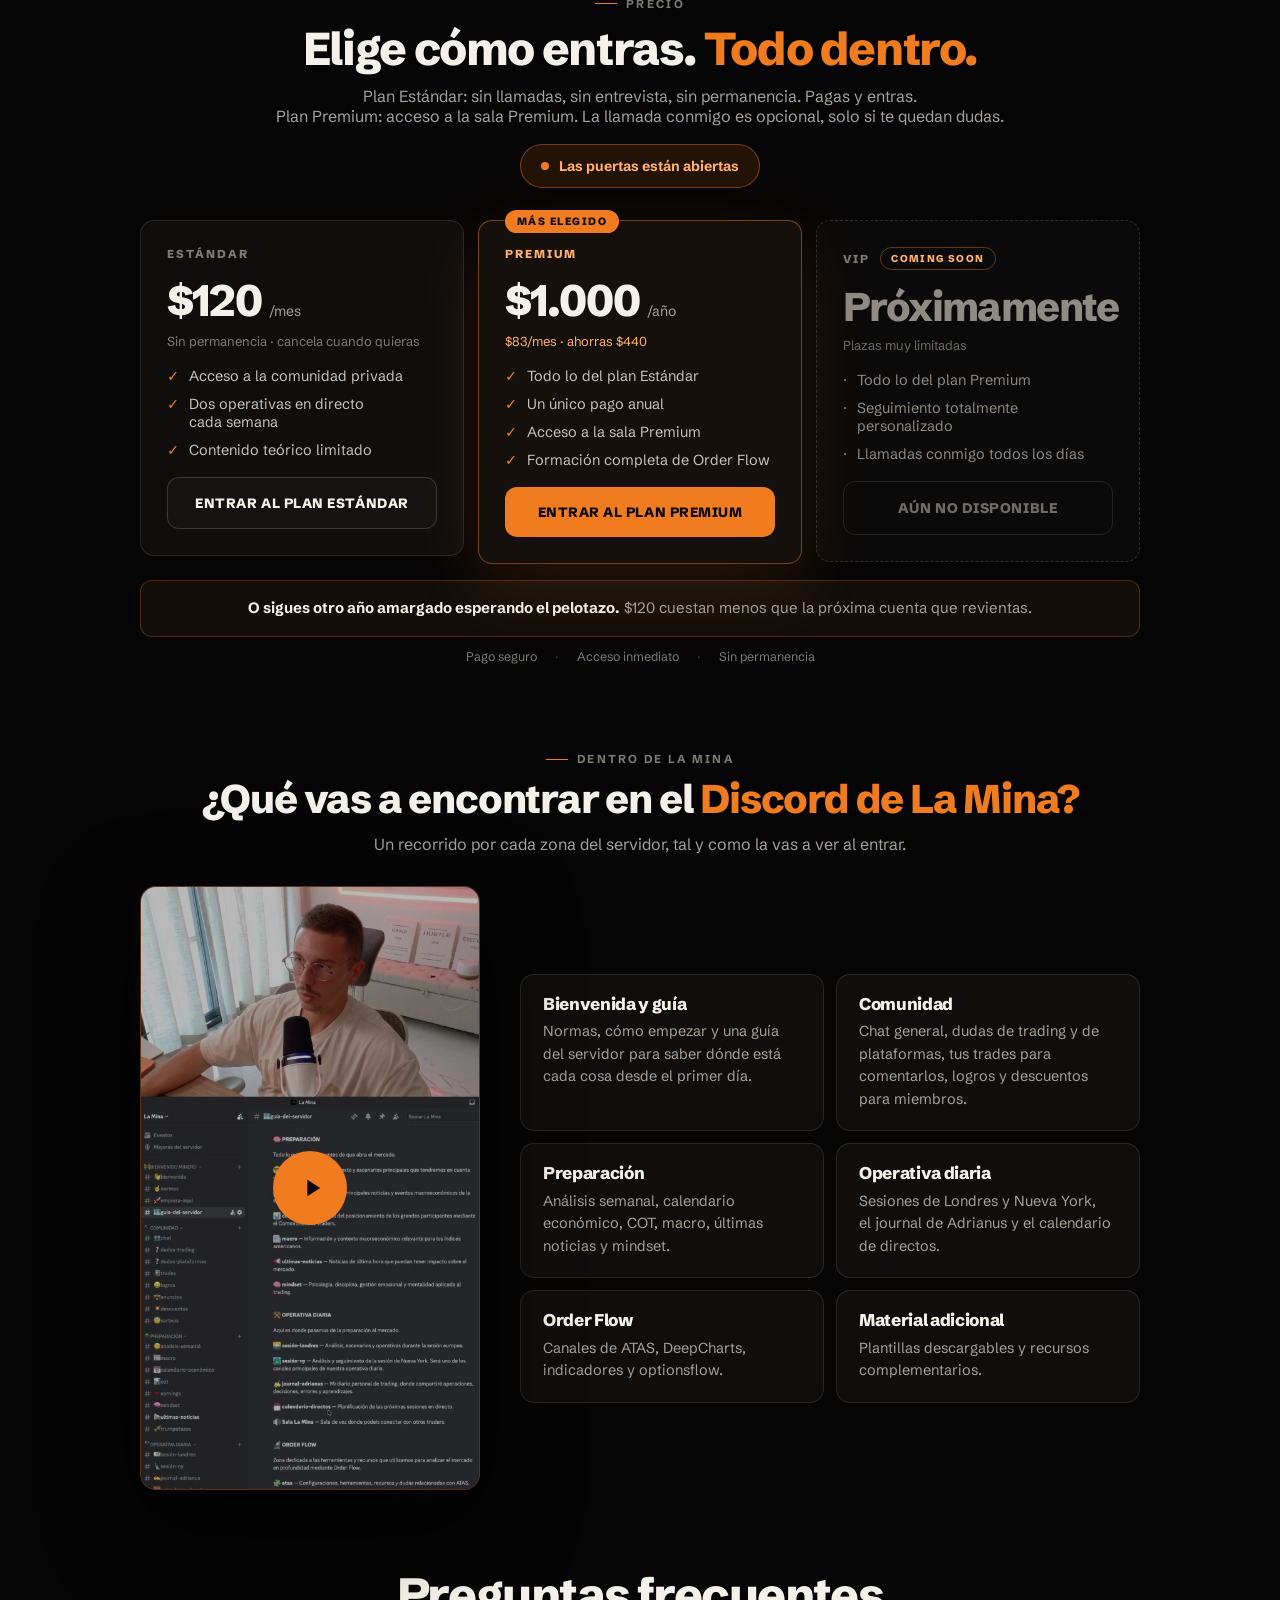
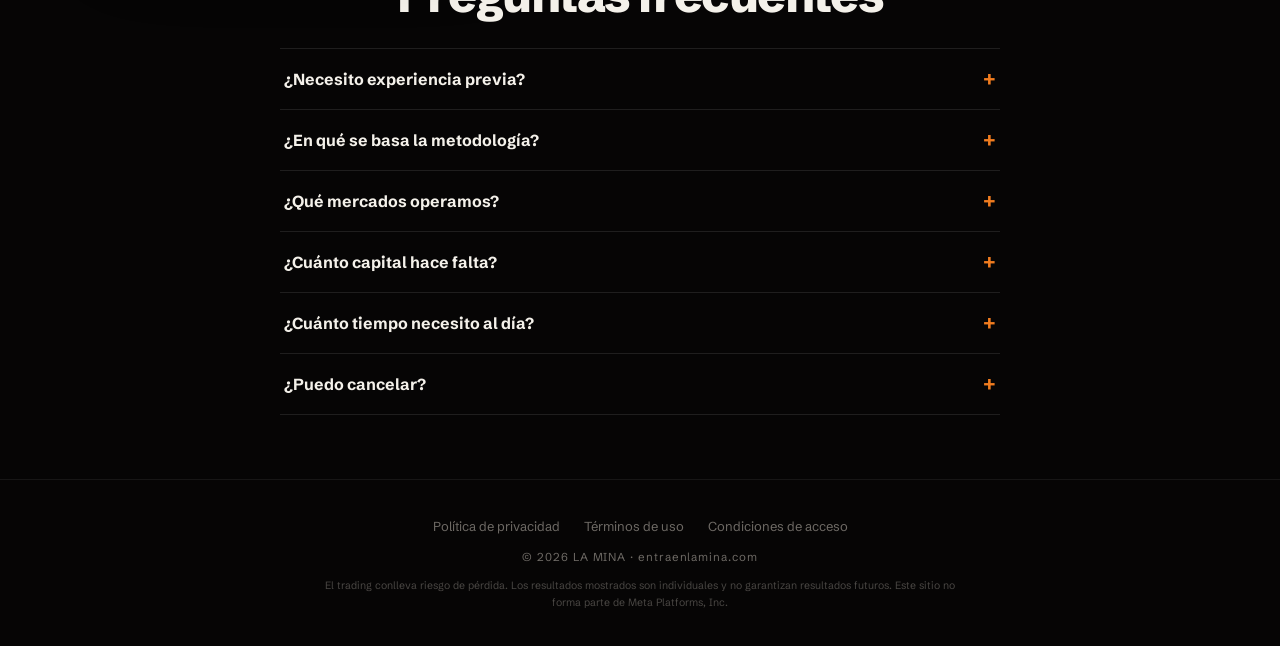
==== commit 539dc81a: "Activate Discord walkthrough video on the community page Co-Authored-By: Claude Sonnet 5.5 <noreply@" ====
--- a/comunidad.html
+++ b/comunidad.html
@@ -221,7 +221,7 @@
 
     <div class="disc-grid">
       <!-- Para activar el vídeo: pega el ID de YouTube (no listado) en data-yt, p. ej. data-yt="AbC123xyz09" -->
-      <div class="disc-video" id="discord-video" data-yt="" style="position:relative;width:100%;max-width:340px;aspect-ratio:9/16;margin:0 auto;border-radius:16px;overflow:hidden;border:1px solid rgba(240,124,31,.32);background:#131110;cursor:pointer;box-shadow:0 30px 90px rgba(0,0,0,.6);">
+      <div class="disc-video" id="discord-video" data-yt="rDKeStExfG0" style="position:relative;width:100%;max-width:340px;aspect-ratio:9/16;margin:0 auto;border-radius:16px;overflow:hidden;border:1px solid rgba(240,124,31,.32);background:#131110;cursor:pointer;box-shadow:0 30px 90px rgba(0,0,0,.6);">
         <img src="assets/discord-poster.jpg" alt="Recorrido por el Discord de La Mina" width="540" height="960" loading="lazy" style="position:absolute;inset:0;width:100%;height:100%;object-fit:cover;" />
         <div style="position:absolute;inset:0;background:rgba(6,5,5,.28);display:grid;place-items:center;">
           <div style="width:74px;height:74px;border-radius:50%;background:#F07C1F;display:grid;place-items:center;animation:pz 3.2s ease-out infinite;">
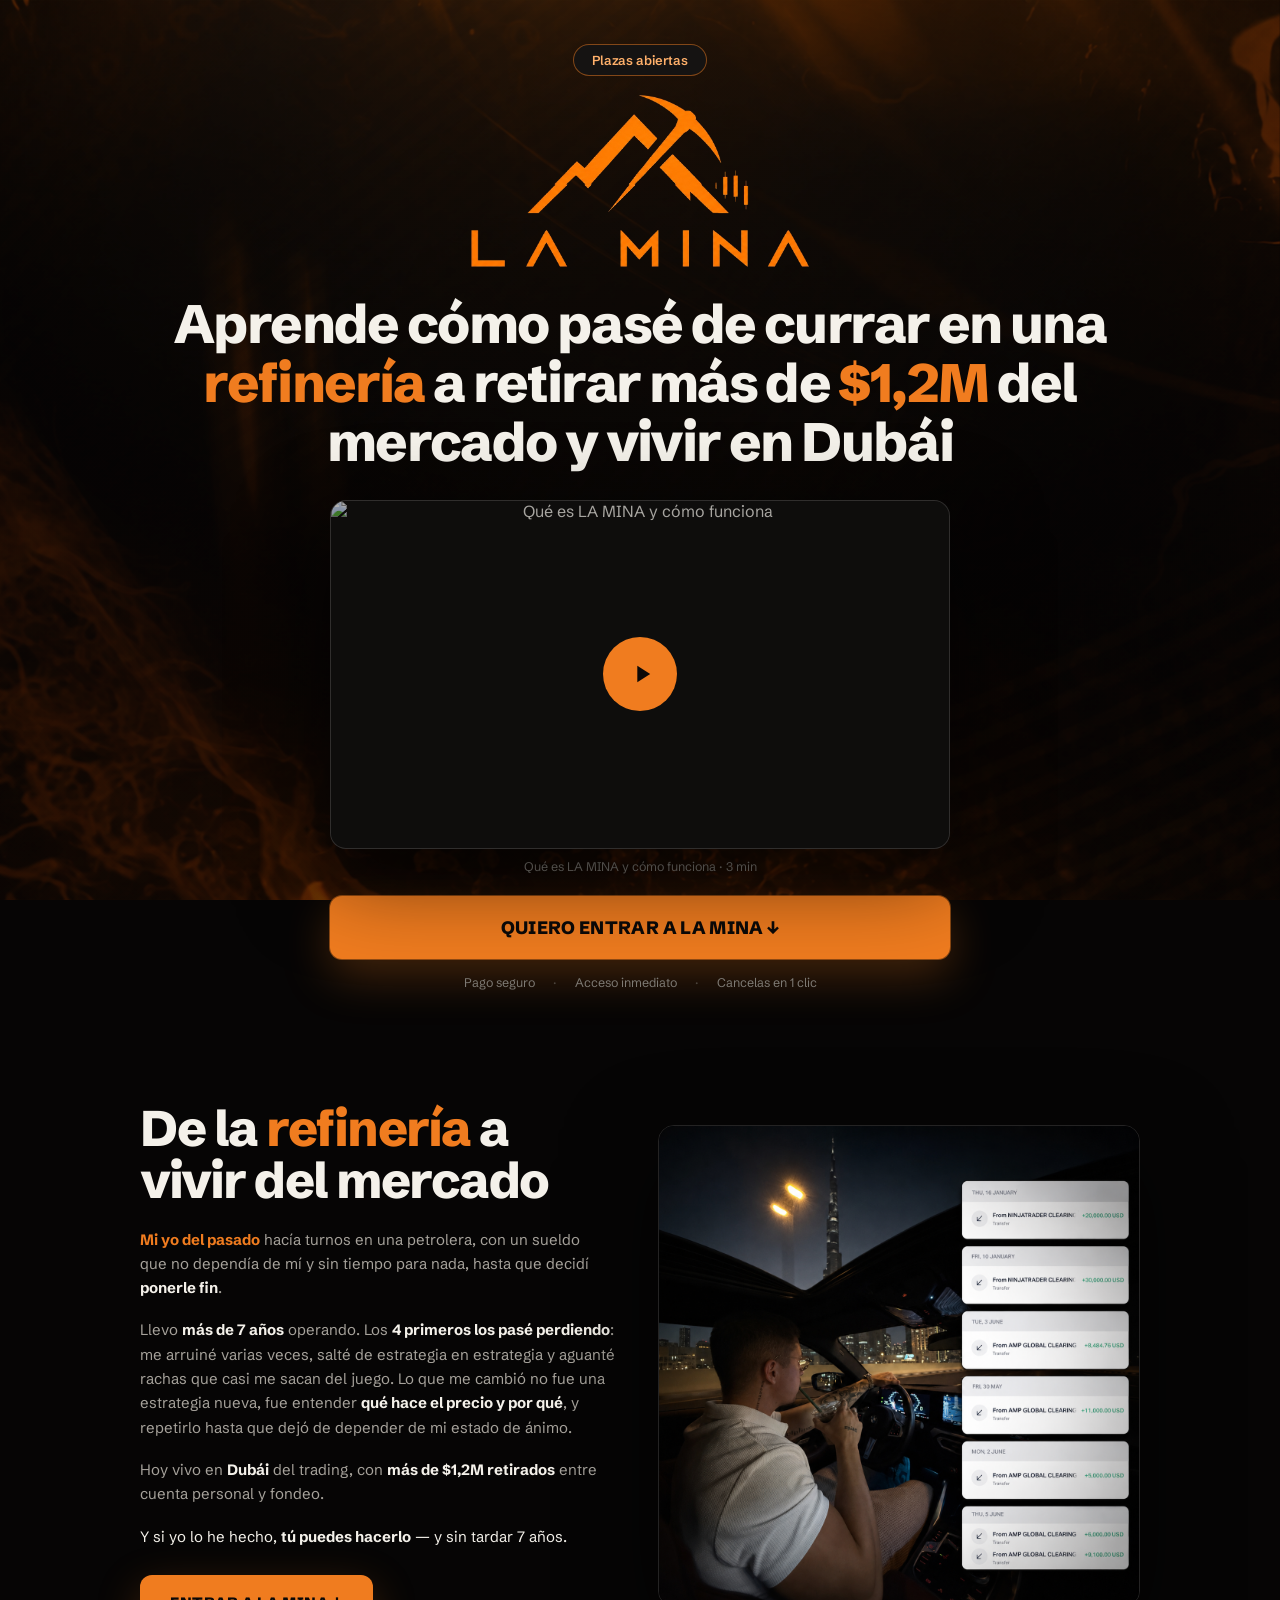
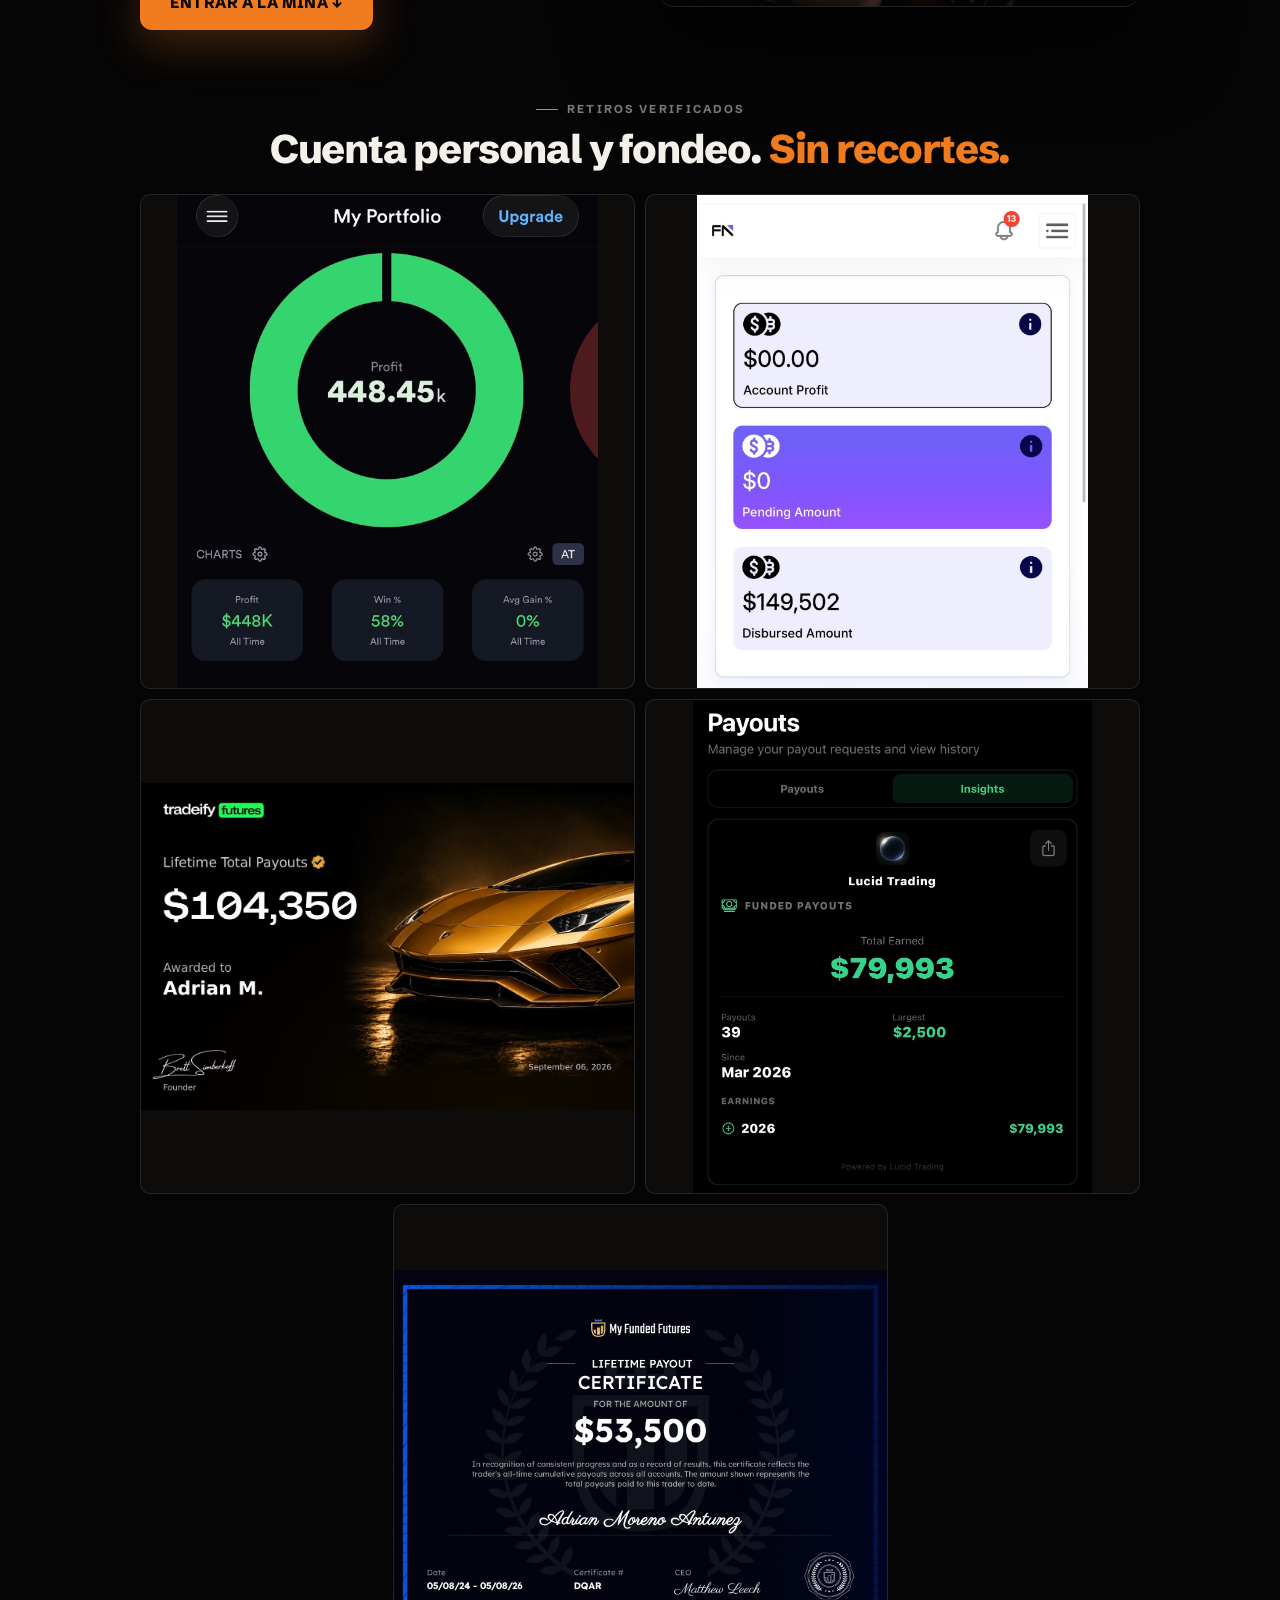
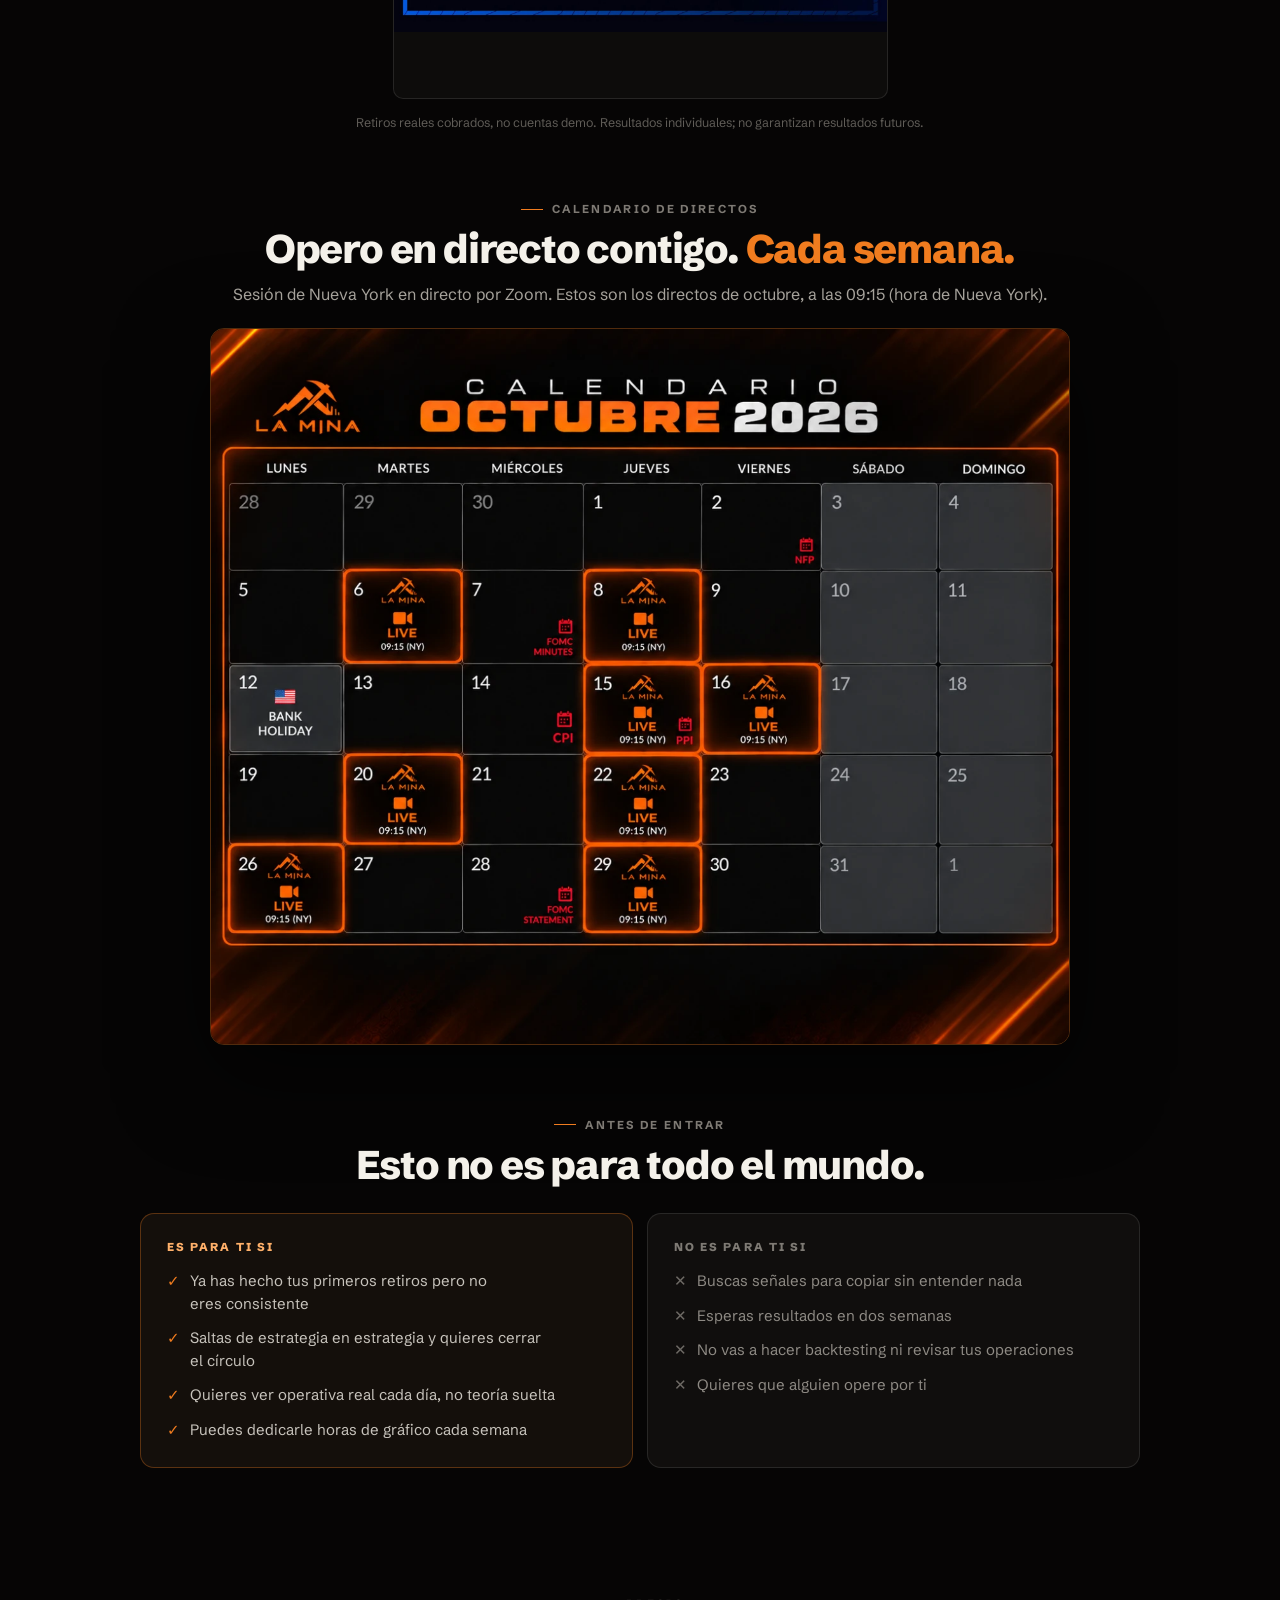
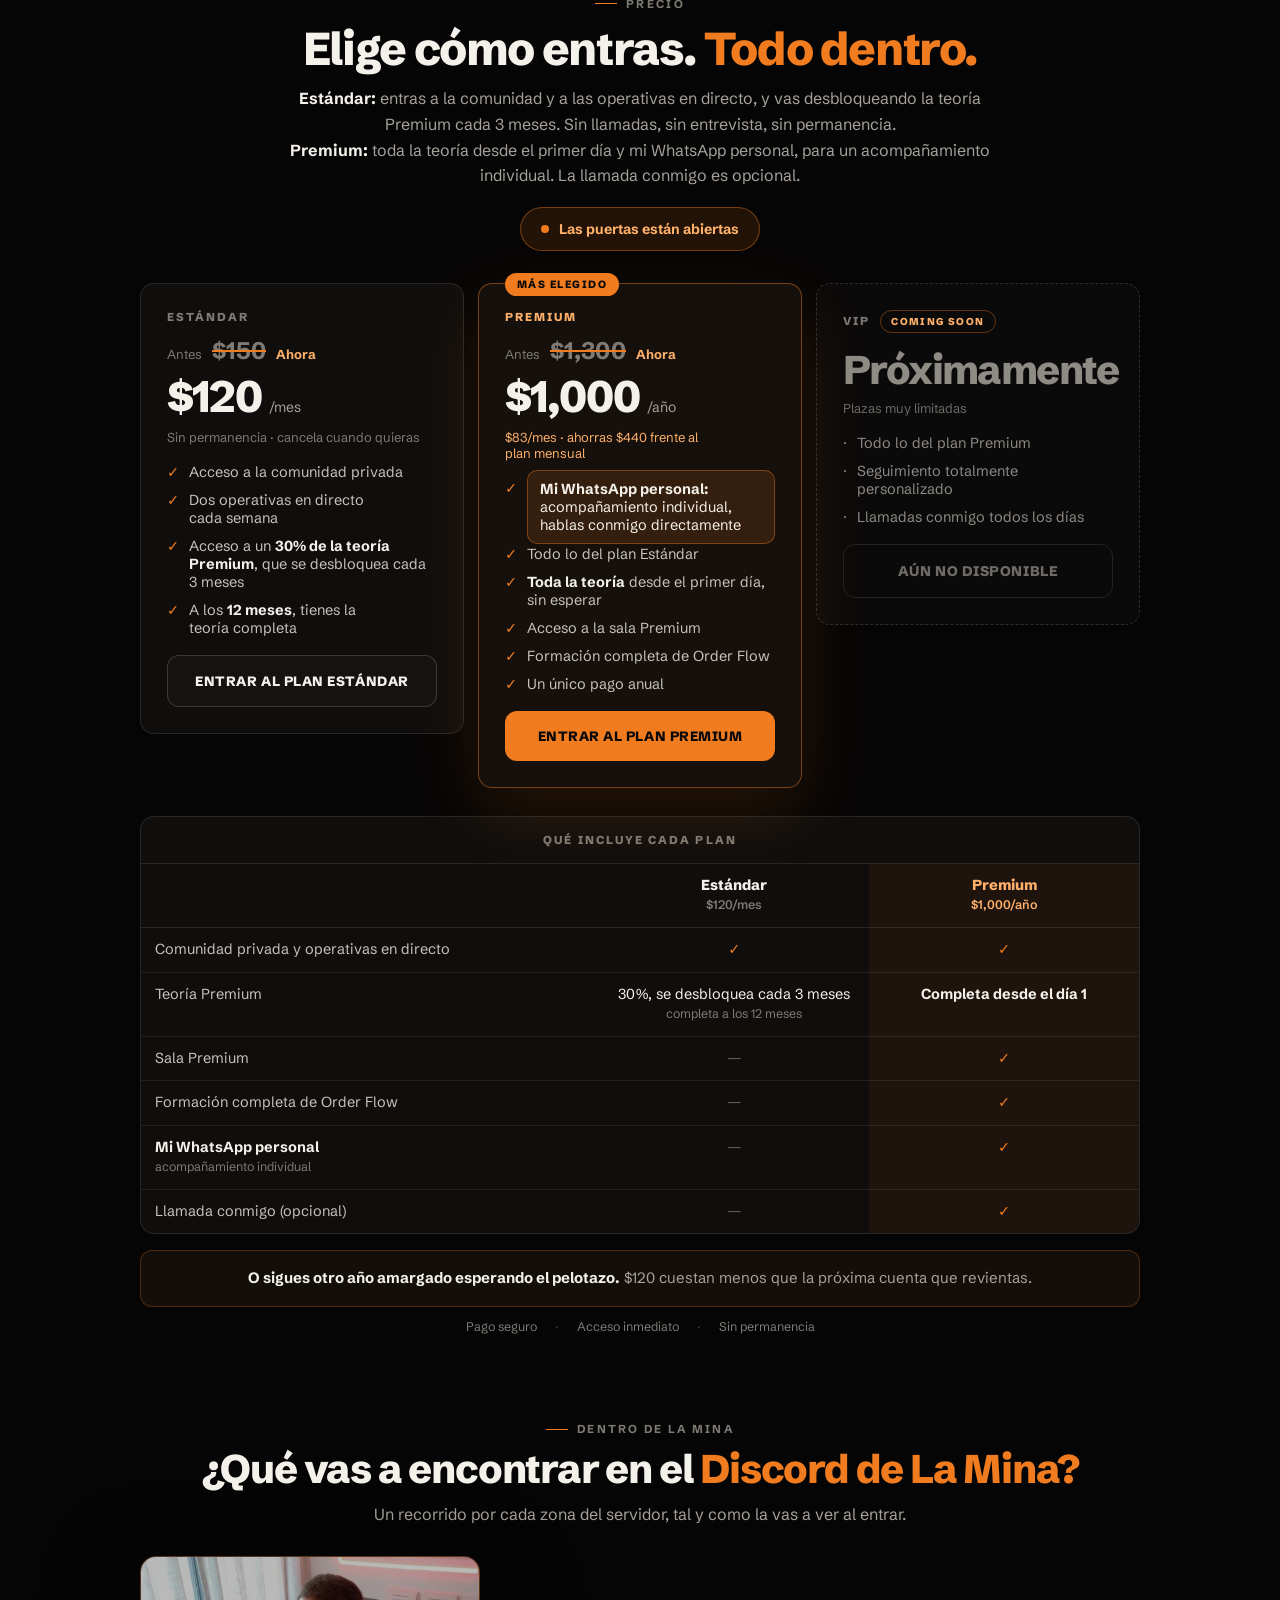
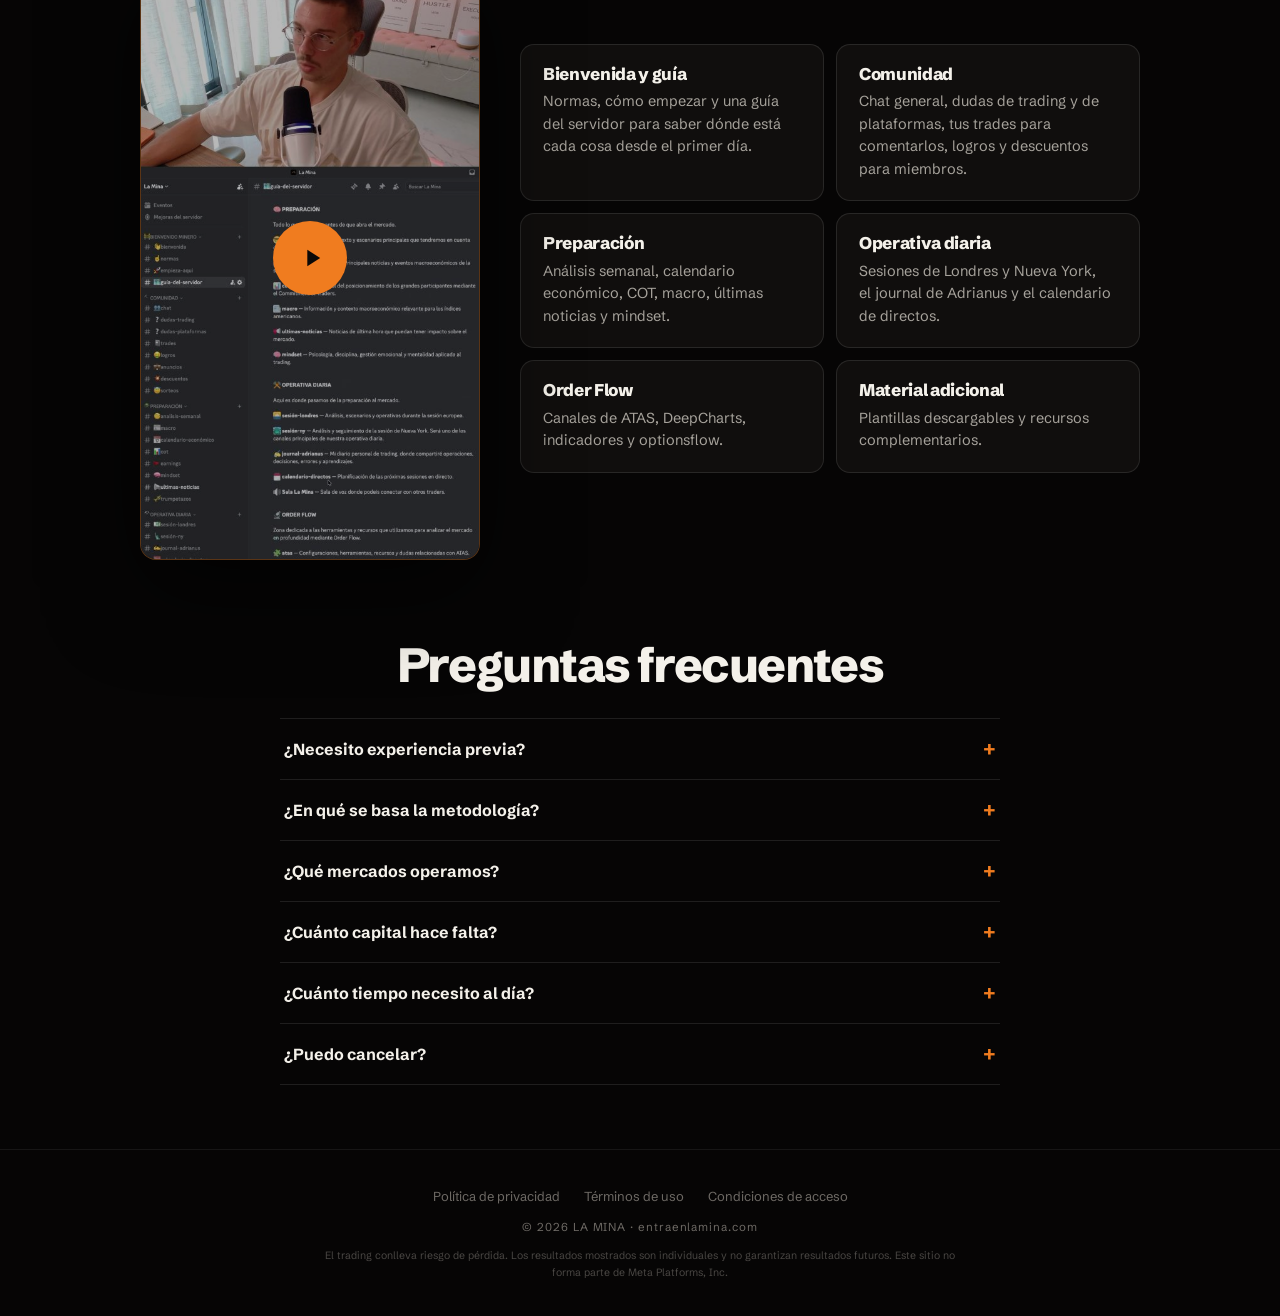
==== commit 6cd83db3: "Clarify plans: crossed-out old prices, Standard theory unlock (30%/3 months), Premium WhatsApp, comp" ====
--- a/comunidad.html
+++ b/comunidad.html
@@ -150,7 +150,7 @@
     <div style="text-align:center;margin-bottom:32px;">
       <span style="display:inline-flex;align-items:center;gap:9px;font-size:11.5px;font-weight:700;letter-spacing:.2em;text-transform:uppercase;color:#7E7A74;margin-bottom:14px;"><span style="width:22px;height:1px;background:#F07C1F;"></span>Precio</span>
       <h2 style="font-size:clamp(28px,4.6vw,46px);">Elige cómo entras. <span style="color:#F07C1F;">Todo dentro.</span></h2>
-      <p style="margin-top:14px;font-size:16px;color:#A6A29B;">Plan Estándar: sin llamadas, sin entrevista, sin permanencia. Pagas y entras.<br>Plan Premium: acceso a la sala Premium. La llamada conmigo es opcional, solo si te quedan dudas.</p>
+      <p style="margin-top:14px;font-size:16px;line-height:1.6;color:#A6A29B;max-width:720px;margin-left:auto;margin-right:auto;"><b style="color:#F4F1EA;">Estándar:</b> entras a la comunidad y a las operativas en directo, y vas desbloqueando la teoría Premium cada 3 meses. Sin llamadas, sin entrevista, sin permanencia.<br><b style="color:#F4F1EA;">Premium:</b> toda la teoría desde el primer día y mi WhatsApp personal, para un acompañamiento individual. La llamada conmigo es opcional.</p>
       <div style="display:inline-flex;align-items:center;gap:10px;margin-top:18px;padding:12px 20px;border-radius:999px;background:rgba(240,124,31,.12);border:1px solid rgba(240,124,31,.42);font-size:14px;font-weight:700;color:#FFB06A;">
         <span style="width:8px;height:8px;border-radius:50%;background:#F07C1F;animation:pz 2.4s ease-out infinite;flex:0 0 auto;"></span>
         Las puertas están abiertas
@@ -162,13 +162,15 @@
       <div style="padding:26px;border-radius:14px;background:rgba(19,17,16,.86);border:1px solid rgba(255,255,255,.10);display:flex;flex-direction:column;gap:18px;">
         <div>
           <div style="font-size:11.5px;font-weight:800;letter-spacing:.18em;text-transform:uppercase;color:#7E7A74;">Estándar</div>
-          <div style="margin-top:12px;display:flex;align-items:baseline;gap:8px;"><span style="font-size:44px;font-weight:800;letter-spacing:-.04em;">$120</span><span style="font-size:14px;color:#A6A29B;">/mes</span></div>
+          <div style="margin-top:12px;display:flex;align-items:baseline;gap:10px;flex-wrap:wrap;"><span style="font-size:13px;color:#7E7A74;">Antes</span><span style="font-size:24px;font-weight:700;color:#7E7A74;text-decoration:line-through;text-decoration-color:#F07C1F;text-decoration-thickness:2px;">$150</span><span style="font-size:13px;color:#FFB06A;font-weight:700;">Ahora</span></div>
+          <div style="margin-top:4px;display:flex;align-items:baseline;gap:8px;"><span style="font-size:44px;font-weight:800;letter-spacing:-.04em;">$120</span><span style="font-size:14px;color:#A6A29B;">/mes</span></div>
           <div style="margin-top:6px;font-size:13px;color:#7E7A74;">Sin permanencia · cancela cuando quieras</div>
         </div>
         <div style="display:flex;flex-direction:column;gap:10px;font-size:14.5px;color:#C7C3BC;">
           <div style="display:flex;gap:10px;"><span style="color:#F07C1F;">✓</span>Acceso a la comunidad privada</div>
           <div style="display:flex;gap:10px;"><span style="color:#F07C1F;">✓</span>Dos operativas en directo cada semana</div>
-          <div style="display:flex;gap:10px;"><span style="color:#F07C1F;">✓</span>Contenido teórico limitado</div>
+          <div style="display:flex;gap:10px;"><span style="color:#F07C1F;">✓</span><span>Acceso a un <b style="color:#F4F1EA;">30% de la teoría Premium</b>, que se desbloquea cada 3 meses</span></div>
+          <div style="display:flex;gap:10px;"><span style="color:#F07C1F;">✓</span><span>A los <b style="color:#F4F1EA;">12 meses</b>, tienes la teoría completa</span></div>
         </div>
         <a href="https://www.skool.com/adrianusflow/plans?src=join" target="_blank" rel="noopener" style="display:block;margin-top:auto;text-align:center;padding:17px 20px;border-radius:12px;background:#151312;color:#F4F1EA;border:1px solid rgba(255,255,255,.16);font-size:13.5px;font-weight:800;letter-spacing:.04em;text-transform:uppercase;">Entrar al plan Estándar</a>
       </div>
@@ -177,14 +179,17 @@
         <span style="position:absolute;top:-11px;left:26px;padding:5px 12px;border-radius:999px;background:#F07C1F;color:#0B0908;font-size:10.5px;font-weight:800;letter-spacing:.14em;text-transform:uppercase;">Más elegido</span>
         <div>
           <div style="font-size:11.5px;font-weight:800;letter-spacing:.18em;text-transform:uppercase;color:#FFB06A;">Premium</div>
-          <div style="margin-top:12px;display:flex;align-items:baseline;gap:8px;"><span style="font-size:44px;font-weight:800;letter-spacing:-.04em;">$1.000</span><span style="font-size:14px;color:#A6A29B;">/año</span></div>
-          <div style="margin-top:6px;font-size:13px;color:#FFB06A;">$83/mes · ahorras $440</div>
+          <div style="margin-top:12px;display:flex;align-items:baseline;gap:10px;flex-wrap:wrap;"><span style="font-size:13px;color:#7E7A74;">Antes</span><span style="font-size:24px;font-weight:700;color:#7E7A74;text-decoration:line-through;text-decoration-color:#F07C1F;text-decoration-thickness:2px;">$1,300</span><span style="font-size:13px;color:#FFB06A;font-weight:700;">Ahora</span></div>
+          <div style="margin-top:4px;display:flex;align-items:baseline;gap:8px;"><span style="font-size:44px;font-weight:800;letter-spacing:-.04em;">$1,000</span><span style="font-size:14px;color:#A6A29B;">/año</span></div>
+          <div style="margin-top:6px;font-size:13px;color:#FFB06A;">$83/mes · ahorras $440 frente al plan mensual</div>
         </div>
         <div style="display:flex;flex-direction:column;gap:10px;font-size:14.5px;color:#C7C3BC;">
+          <div style="display:flex;gap:10px;"><span style="color:#F07C1F;">✓</span><span style="padding:9px 12px;margin:-9px 0;border-radius:10px;background:rgba(240,124,31,.14);border:1px solid rgba(240,124,31,.4);color:#F4F1EA;"><b>Mi WhatsApp personal:</b> acompañamiento individual, hablas conmigo directamente</span></div>
           <div style="display:flex;gap:10px;"><span style="color:#F07C1F;">✓</span>Todo lo del plan Estándar</div>
-          <div style="display:flex;gap:10px;"><span style="color:#F07C1F;">✓</span>Un único pago anual</div>
+          <div style="display:flex;gap:10px;"><span style="color:#F07C1F;">✓</span><span><b style="color:#F4F1EA;">Toda la teoría</b> desde el primer día, sin esperar</span></div>
           <div style="display:flex;gap:10px;"><span style="color:#F07C1F;">✓</span>Acceso a la sala Premium</div>
           <div style="display:flex;gap:10px;"><span style="color:#F07C1F;">✓</span>Formación completa de Order Flow</div>
+          <div style="display:flex;gap:10px;"><span style="color:#F07C1F;">✓</span>Un único pago anual</div>
         </div>
         <a href="https://www.skool.com/adrianusflow/plans?src=join" target="_blank" rel="noopener" style="display:block;margin-top:auto;text-align:center;padding:17px 20px;border-radius:12px;background:#F07C1F;color:#0B0908;font-size:13.5px;font-weight:800;letter-spacing:.04em;text-transform:uppercase;">Entrar al plan Premium</a>
       </div>
@@ -201,6 +206,19 @@
           <div style="display:flex;gap:10px;"><span style="color:#7E7A74;">·</span>Llamadas conmigo todos los días</div>
         </div>
         <div style="margin-top:auto;text-align:center;padding:17px 20px;border-radius:12px;background:transparent;color:#6E6A65;border:1px solid rgba(255,255,255,.10);font-size:14px;font-weight:800;letter-spacing:.04em;text-transform:uppercase;">Aún no disponible</div>
+      </div>
+    </div>
+
+    <div style="margin-top:28px;border-radius:14px;border:1px solid rgba(255,255,255,.10);background:rgba(19,17,16,.86);overflow:hidden;">
+      <div style="padding:16px 14px;text-align:center;font-size:11.5px;font-weight:800;letter-spacing:.18em;text-transform:uppercase;color:#7E7A74;border-bottom:1px solid rgba(255,255,255,.10);">Qué incluye cada plan</div>
+      <div style="display:grid;grid-template-columns:minmax(0,1.7fr) minmax(0,1fr) minmax(0,1fr);font-size:clamp(12px,3.2vw,14.5px);line-height:1.35;">
+        <div style="padding:12px 14px;border-bottom:1px solid rgba(255,255,255,.10);"></div><div style="padding:12px 8px;border-bottom:1px solid rgba(255,255,255,.10);text-align:center;font-weight:800;color:#F4F1EA;">Estándar<br><span style="font-weight:600;color:#7E7A74;font-size:.86em;">$120/mes</span></div><div style="padding:12px 8px;border-bottom:1px solid rgba(255,255,255,.10);text-align:center;font-weight:800;color:#FFB06A;background:rgba(240,124,31,.06);">Premium<br><span style="font-weight:600;color:#FFB06A;font-size:.86em;">$1,000/año</span></div>
+        <div style="padding:12px 14px;border-bottom:1px solid rgba(255,255,255,.07);color:#C7C3BC;">Comunidad privada y operativas en directo</div><div style="padding:12px 8px;border-bottom:1px solid rgba(255,255,255,.07);text-align:center;"><span style="color:#F07C1F;font-weight:800;">✓</span></div><div style="padding:12px 8px;border-bottom:1px solid rgba(255,255,255,.07);text-align:center;background:rgba(240,124,31,.06);"><span style="color:#F07C1F;font-weight:800;">✓</span></div>
+        <div style="padding:12px 14px;border-bottom:1px solid rgba(255,255,255,.07);color:#C7C3BC;">Teoría Premium</div><div style="padding:12px 8px;border-bottom:1px solid rgba(255,255,255,.07);text-align:center;">30%, se desbloquea cada 3 meses<br><span style="color:#7E7A74;font-size:.86em;">completa a los 12 meses</span></div><div style="padding:12px 8px;border-bottom:1px solid rgba(255,255,255,.07);text-align:center;background:rgba(240,124,31,.06);"><b style="color:#F4F1EA;">Completa desde el día 1</b></div>
+        <div style="padding:12px 14px;border-bottom:1px solid rgba(255,255,255,.07);color:#C7C3BC;">Sala Premium</div><div style="padding:12px 8px;border-bottom:1px solid rgba(255,255,255,.07);text-align:center;"><span style="color:#5E5A55;">—</span></div><div style="padding:12px 8px;border-bottom:1px solid rgba(255,255,255,.07);text-align:center;background:rgba(240,124,31,.06);"><span style="color:#F07C1F;font-weight:800;">✓</span></div>
+        <div style="padding:12px 14px;border-bottom:1px solid rgba(255,255,255,.07);color:#C7C3BC;">Formación completa de Order Flow</div><div style="padding:12px 8px;border-bottom:1px solid rgba(255,255,255,.07);text-align:center;"><span style="color:#5E5A55;">—</span></div><div style="padding:12px 8px;border-bottom:1px solid rgba(255,255,255,.07);text-align:center;background:rgba(240,124,31,.06);"><span style="color:#F07C1F;font-weight:800;">✓</span></div>
+        <div style="padding:12px 14px;border-bottom:1px solid rgba(255,255,255,.07);color:#C7C3BC;"><b style="color:#F4F1EA;">Mi WhatsApp personal</b><br><span style="color:#7E7A74;font-size:.86em;">acompañamiento individual</span></div><div style="padding:12px 8px;border-bottom:1px solid rgba(255,255,255,.07);text-align:center;"><span style="color:#5E5A55;">—</span></div><div style="padding:12px 8px;border-bottom:1px solid rgba(255,255,255,.07);text-align:center;background:rgba(240,124,31,.06);"><span style="color:#F07C1F;font-weight:800;">✓</span></div>
+        <div style="padding:12px 14px;color:#C7C3BC;">Llamada conmigo (opcional)</div><div style="padding:12px 8px;text-align:center;"><span style="color:#5E5A55;">—</span></div><div style="padding:12px 8px;text-align:center;background:rgba(240,124,31,.06);"><span style="color:#F07C1F;font-weight:800;">✓</span></div>
       </div>
     </div>
 
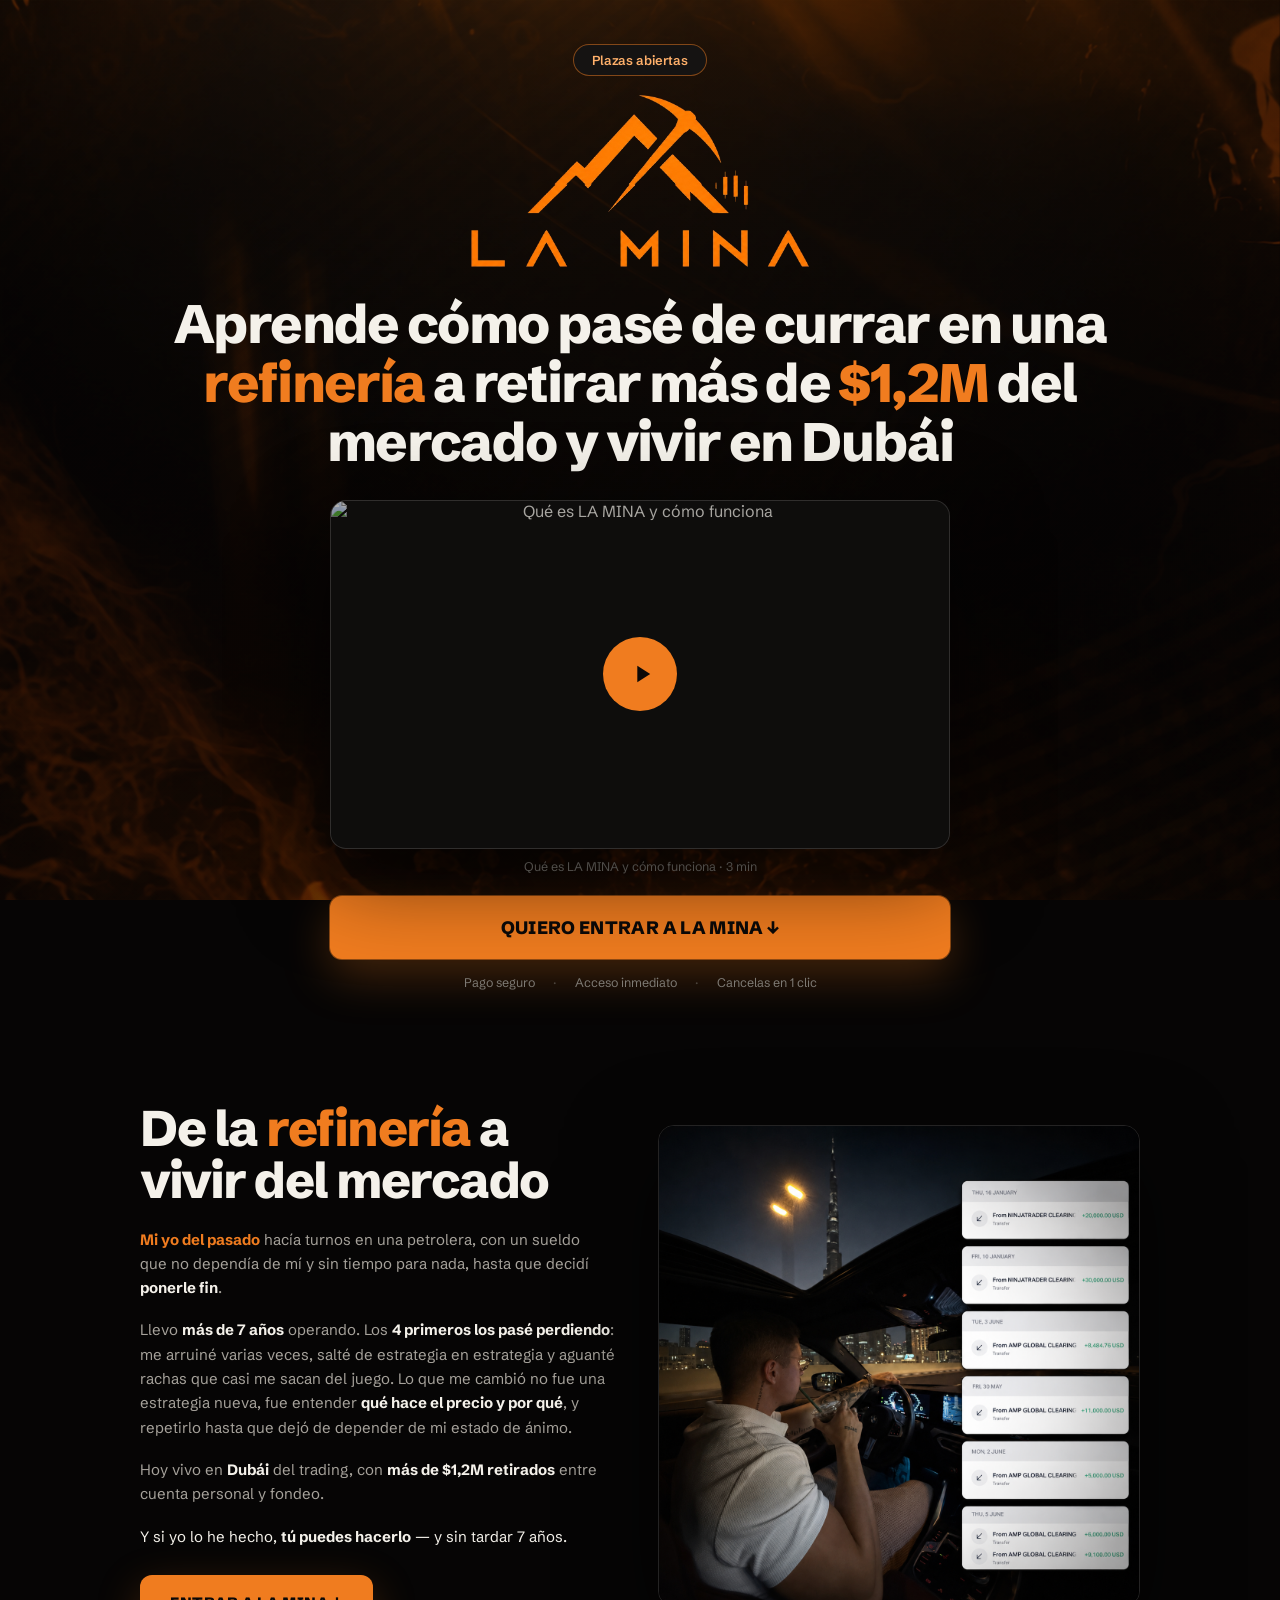
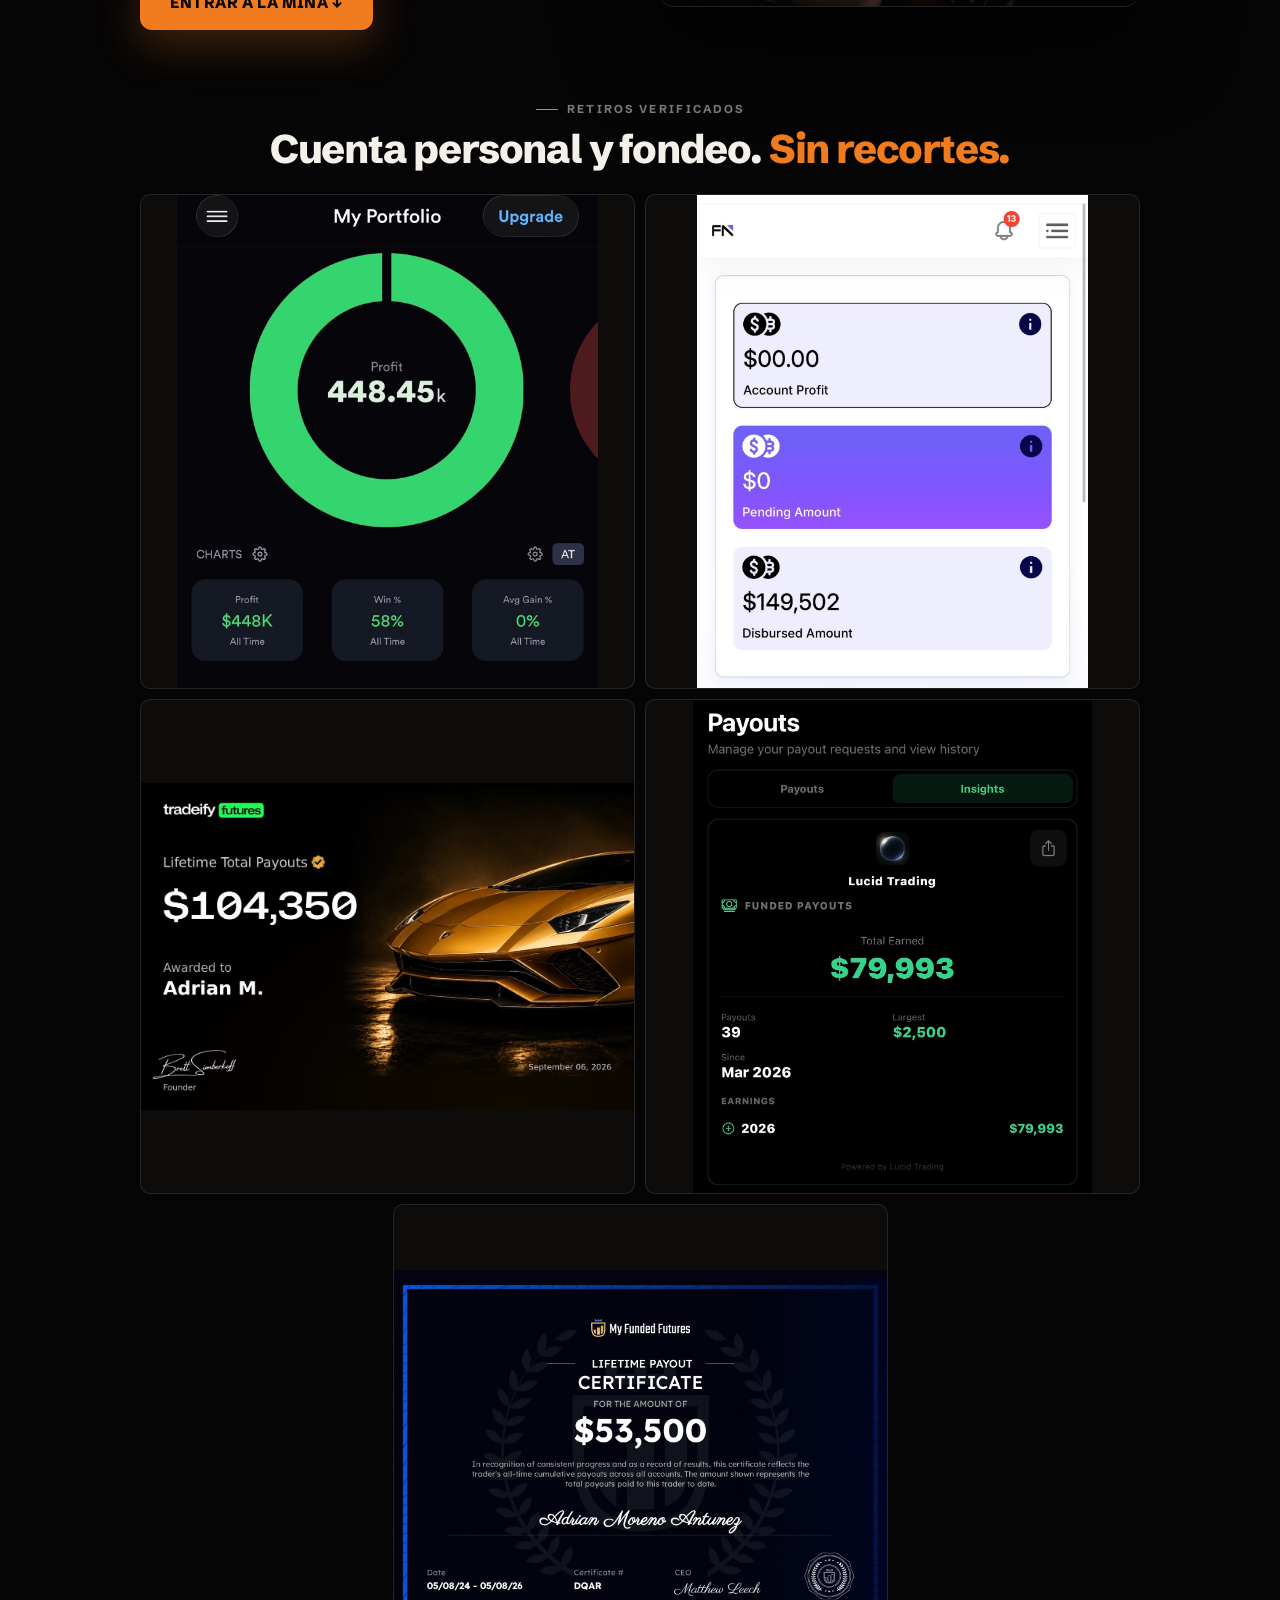
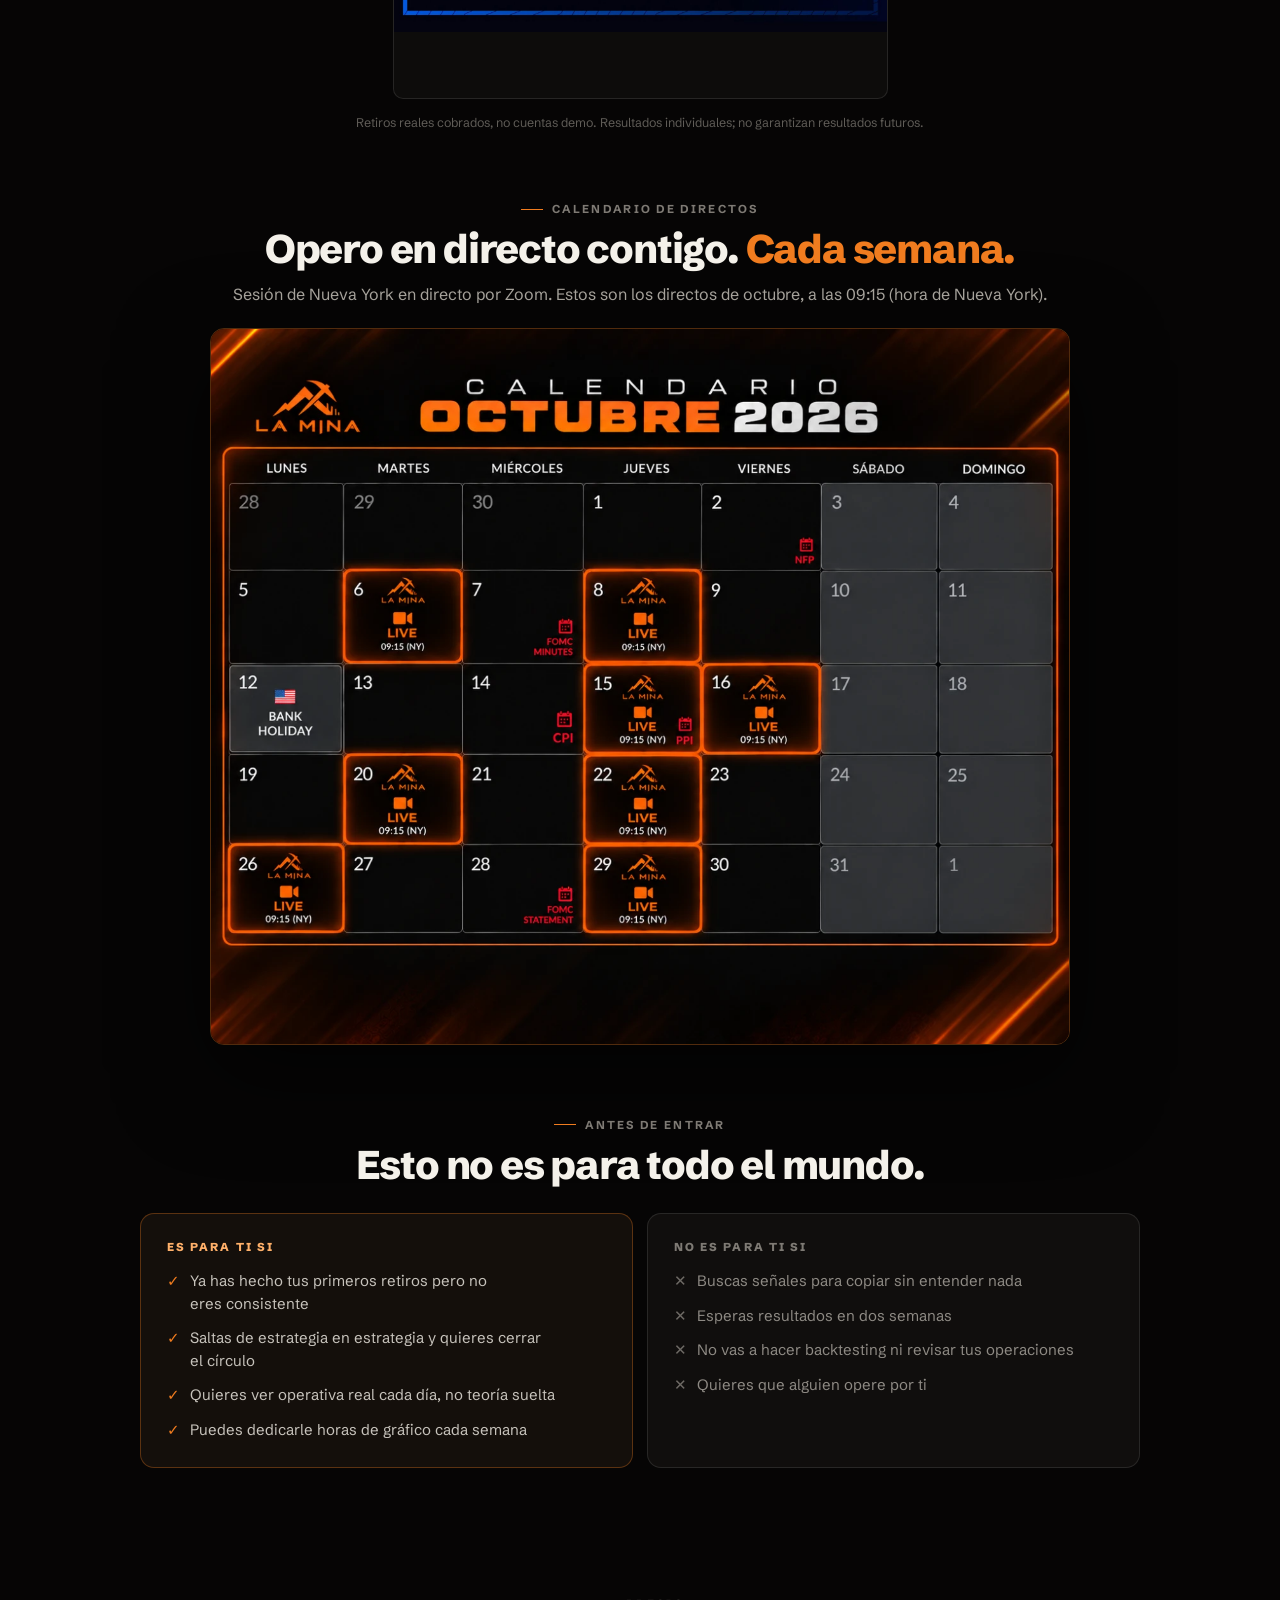
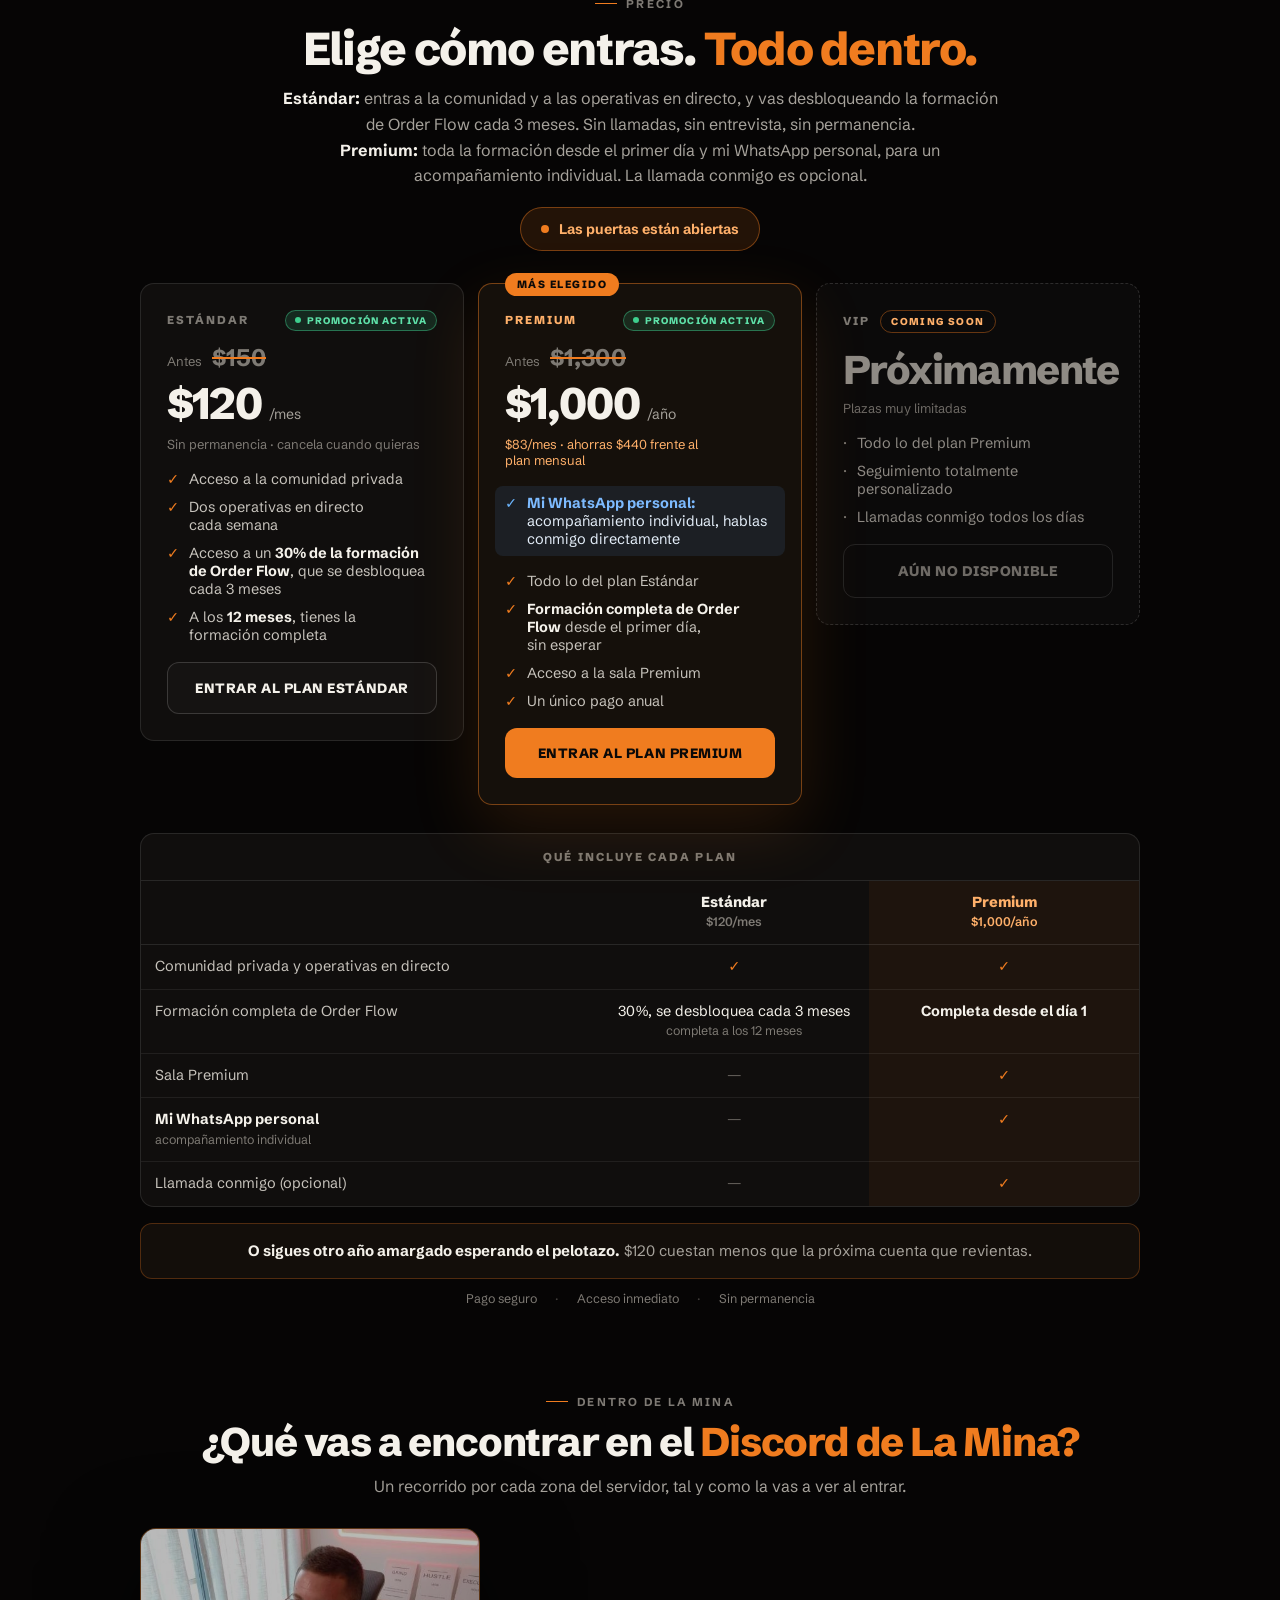
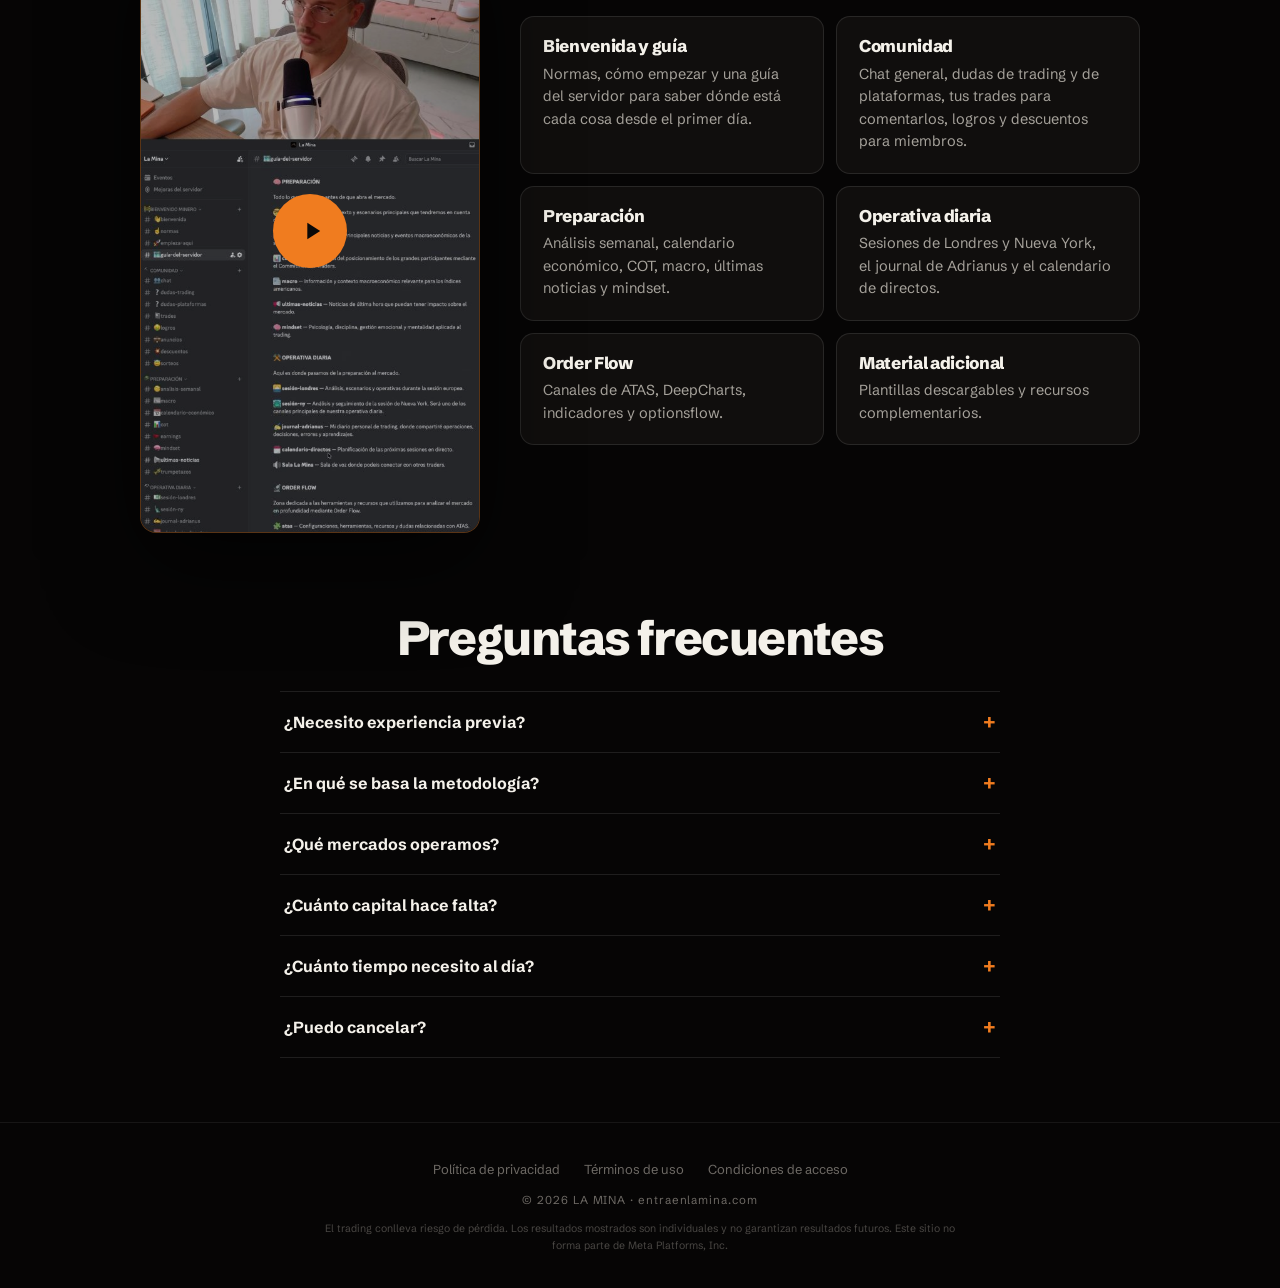
==== commit 89ccadc0: "Plans: promo badge instead of 'Ahora', cleaner blue WhatsApp highlight, merge theory/formation rows " ====
--- a/comunidad.html
+++ b/comunidad.html
@@ -150,7 +150,7 @@
     <div style="text-align:center;margin-bottom:32px;">
       <span style="display:inline-flex;align-items:center;gap:9px;font-size:11.5px;font-weight:700;letter-spacing:.2em;text-transform:uppercase;color:#7E7A74;margin-bottom:14px;"><span style="width:22px;height:1px;background:#F07C1F;"></span>Precio</span>
       <h2 style="font-size:clamp(28px,4.6vw,46px);">Elige cómo entras. <span style="color:#F07C1F;">Todo dentro.</span></h2>
-      <p style="margin-top:14px;font-size:16px;line-height:1.6;color:#A6A29B;max-width:720px;margin-left:auto;margin-right:auto;"><b style="color:#F4F1EA;">Estándar:</b> entras a la comunidad y a las operativas en directo, y vas desbloqueando la teoría Premium cada 3 meses. Sin llamadas, sin entrevista, sin permanencia.<br><b style="color:#F4F1EA;">Premium:</b> toda la teoría desde el primer día y mi WhatsApp personal, para un acompañamiento individual. La llamada conmigo es opcional.</p>
+      <p style="margin-top:14px;font-size:16px;line-height:1.6;color:#A6A29B;max-width:720px;margin-left:auto;margin-right:auto;"><b style="color:#F4F1EA;">Estándar:</b> entras a la comunidad y a las operativas en directo, y vas desbloqueando la formación de Order Flow cada 3 meses. Sin llamadas, sin entrevista, sin permanencia.<br><b style="color:#F4F1EA;">Premium:</b> toda la formación desde el primer día y mi WhatsApp personal, para un acompañamiento individual. La llamada conmigo es opcional.</p>
       <div style="display:inline-flex;align-items:center;gap:10px;margin-top:18px;padding:12px 20px;border-radius:999px;background:rgba(240,124,31,.12);border:1px solid rgba(240,124,31,.42);font-size:14px;font-weight:700;color:#FFB06A;">
         <span style="width:8px;height:8px;border-radius:50%;background:#F07C1F;animation:pz 2.4s ease-out infinite;flex:0 0 auto;"></span>
         Las puertas están abiertas
@@ -161,16 +161,16 @@
 
       <div style="padding:26px;border-radius:14px;background:rgba(19,17,16,.86);border:1px solid rgba(255,255,255,.10);display:flex;flex-direction:column;gap:18px;">
         <div>
-          <div style="font-size:11.5px;font-weight:800;letter-spacing:.18em;text-transform:uppercase;color:#7E7A74;">Estándar</div>
-          <div style="margin-top:12px;display:flex;align-items:baseline;gap:10px;flex-wrap:wrap;"><span style="font-size:13px;color:#7E7A74;">Antes</span><span style="font-size:24px;font-weight:700;color:#7E7A74;text-decoration:line-through;text-decoration-color:#F07C1F;text-decoration-thickness:2px;">$150</span><span style="font-size:13px;color:#FFB06A;font-weight:700;">Ahora</span></div>
+          <div style="display:flex;align-items:center;justify-content:space-between;gap:8px;"><span style="font-size:11.5px;font-weight:800;letter-spacing:.18em;text-transform:uppercase;color:#7E7A74;">Estándar</span><span style="display:inline-flex;align-items:center;gap:6px;padding:4px 9px;border-radius:999px;background:rgba(62,207,142,.14);border:1px solid rgba(62,207,142,.45);color:#5EE0A8;font-size:9.5px;font-weight:800;letter-spacing:.12em;text-transform:uppercase;white-space:nowrap;"><span style="width:6px;height:6px;border-radius:50%;background:#3ECF8E;animation:pz 2.4s ease-out infinite;flex:0 0 auto;"></span>Promoción activa</span></div>
+          <div style="margin-top:12px;display:flex;align-items:baseline;gap:10px;flex-wrap:wrap;"><span style="font-size:13px;color:#7E7A74;">Antes</span><span style="font-size:24px;font-weight:700;color:#7E7A74;text-decoration:line-through;text-decoration-color:#F07C1F;text-decoration-thickness:2px;">$150</span></div>
           <div style="margin-top:4px;display:flex;align-items:baseline;gap:8px;"><span style="font-size:44px;font-weight:800;letter-spacing:-.04em;">$120</span><span style="font-size:14px;color:#A6A29B;">/mes</span></div>
           <div style="margin-top:6px;font-size:13px;color:#7E7A74;">Sin permanencia · cancela cuando quieras</div>
         </div>
         <div style="display:flex;flex-direction:column;gap:10px;font-size:14.5px;color:#C7C3BC;">
           <div style="display:flex;gap:10px;"><span style="color:#F07C1F;">✓</span>Acceso a la comunidad privada</div>
           <div style="display:flex;gap:10px;"><span style="color:#F07C1F;">✓</span>Dos operativas en directo cada semana</div>
-          <div style="display:flex;gap:10px;"><span style="color:#F07C1F;">✓</span><span>Acceso a un <b style="color:#F4F1EA;">30% de la teoría Premium</b>, que se desbloquea cada 3 meses</span></div>
-          <div style="display:flex;gap:10px;"><span style="color:#F07C1F;">✓</span><span>A los <b style="color:#F4F1EA;">12 meses</b>, tienes la teoría completa</span></div>
+          <div style="display:flex;gap:10px;"><span style="color:#F07C1F;">✓</span><span>Acceso a un <b style="color:#F4F1EA;">30% de la formación de Order Flow</b>, que se desbloquea cada 3 meses</span></div>
+          <div style="display:flex;gap:10px;"><span style="color:#F07C1F;">✓</span><span>A los <b style="color:#F4F1EA;">12 meses</b>, tienes la formación completa</span></div>
         </div>
         <a href="https://www.skool.com/adrianusflow/plans?src=join" target="_blank" rel="noopener" style="display:block;margin-top:auto;text-align:center;padding:17px 20px;border-radius:12px;background:#151312;color:#F4F1EA;border:1px solid rgba(255,255,255,.16);font-size:13.5px;font-weight:800;letter-spacing:.04em;text-transform:uppercase;">Entrar al plan Estándar</a>
       </div>
@@ -178,17 +178,16 @@
       <div style="padding:26px;border-radius:14px;background:rgba(24,18,13,.9);border:1px solid rgba(240,124,31,.45);display:flex;flex-direction:column;gap:18px;position:relative;box-shadow:0 24px 70px rgba(240,124,31,.14);">
         <span style="position:absolute;top:-11px;left:26px;padding:5px 12px;border-radius:999px;background:#F07C1F;color:#0B0908;font-size:10.5px;font-weight:800;letter-spacing:.14em;text-transform:uppercase;">Más elegido</span>
         <div>
-          <div style="font-size:11.5px;font-weight:800;letter-spacing:.18em;text-transform:uppercase;color:#FFB06A;">Premium</div>
-          <div style="margin-top:12px;display:flex;align-items:baseline;gap:10px;flex-wrap:wrap;"><span style="font-size:13px;color:#7E7A74;">Antes</span><span style="font-size:24px;font-weight:700;color:#7E7A74;text-decoration:line-through;text-decoration-color:#F07C1F;text-decoration-thickness:2px;">$1,300</span><span style="font-size:13px;color:#FFB06A;font-weight:700;">Ahora</span></div>
+          <div style="display:flex;align-items:center;justify-content:space-between;gap:8px;"><span style="font-size:11.5px;font-weight:800;letter-spacing:.18em;text-transform:uppercase;color:#FFB06A;">Premium</span><span style="display:inline-flex;align-items:center;gap:6px;padding:4px 9px;border-radius:999px;background:rgba(62,207,142,.14);border:1px solid rgba(62,207,142,.45);color:#5EE0A8;font-size:9.5px;font-weight:800;letter-spacing:.12em;text-transform:uppercase;white-space:nowrap;"><span style="width:6px;height:6px;border-radius:50%;background:#3ECF8E;animation:pz 2.4s ease-out infinite;flex:0 0 auto;"></span>Promoción activa</span></div>
+          <div style="margin-top:12px;display:flex;align-items:baseline;gap:10px;flex-wrap:wrap;"><span style="font-size:13px;color:#7E7A74;">Antes</span><span style="font-size:24px;font-weight:700;color:#7E7A74;text-decoration:line-through;text-decoration-color:#F07C1F;text-decoration-thickness:2px;">$1,300</span></div>
           <div style="margin-top:4px;display:flex;align-items:baseline;gap:8px;"><span style="font-size:44px;font-weight:800;letter-spacing:-.04em;">$1,000</span><span style="font-size:14px;color:#A6A29B;">/año</span></div>
           <div style="margin-top:6px;font-size:13px;color:#FFB06A;">$83/mes · ahorras $440 frente al plan mensual</div>
         </div>
         <div style="display:flex;flex-direction:column;gap:10px;font-size:14.5px;color:#C7C3BC;">
-          <div style="display:flex;gap:10px;"><span style="color:#F07C1F;">✓</span><span style="padding:9px 12px;margin:-9px 0;border-radius:10px;background:rgba(240,124,31,.14);border:1px solid rgba(240,124,31,.4);color:#F4F1EA;"><b>Mi WhatsApp personal:</b> acompañamiento individual, hablas conmigo directamente</span></div>
+          <div style="display:flex;gap:10px;padding:8px 10px;margin:0 -10px 6px;border-radius:8px;background:rgba(88,166,255,.10);"><span style="color:#6CB6FF;">✓</span><span style="color:#E4EEF9;"><b style="color:#7DBBFF;">Mi WhatsApp personal:</b> acompañamiento individual, hablas conmigo directamente</span></div>
           <div style="display:flex;gap:10px;"><span style="color:#F07C1F;">✓</span>Todo lo del plan Estándar</div>
-          <div style="display:flex;gap:10px;"><span style="color:#F07C1F;">✓</span><span><b style="color:#F4F1EA;">Toda la teoría</b> desde el primer día, sin esperar</span></div>
+          <div style="display:flex;gap:10px;"><span style="color:#F07C1F;">✓</span><span><b style="color:#F4F1EA;">Formación completa de Order Flow</b> desde el primer día, sin esperar</span></div>
           <div style="display:flex;gap:10px;"><span style="color:#F07C1F;">✓</span>Acceso a la sala Premium</div>
-          <div style="display:flex;gap:10px;"><span style="color:#F07C1F;">✓</span>Formación completa de Order Flow</div>
           <div style="display:flex;gap:10px;"><span style="color:#F07C1F;">✓</span>Un único pago anual</div>
         </div>
         <a href="https://www.skool.com/adrianusflow/plans?src=join" target="_blank" rel="noopener" style="display:block;margin-top:auto;text-align:center;padding:17px 20px;border-radius:12px;background:#F07C1F;color:#0B0908;font-size:13.5px;font-weight:800;letter-spacing:.04em;text-transform:uppercase;">Entrar al plan Premium</a>
@@ -214,9 +213,8 @@
       <div style="display:grid;grid-template-columns:minmax(0,1.7fr) minmax(0,1fr) minmax(0,1fr);font-size:clamp(12px,3.2vw,14.5px);line-height:1.35;">
         <div style="padding:12px 14px;border-bottom:1px solid rgba(255,255,255,.10);"></div><div style="padding:12px 8px;border-bottom:1px solid rgba(255,255,255,.10);text-align:center;font-weight:800;color:#F4F1EA;">Estándar<br><span style="font-weight:600;color:#7E7A74;font-size:.86em;">$120/mes</span></div><div style="padding:12px 8px;border-bottom:1px solid rgba(255,255,255,.10);text-align:center;font-weight:800;color:#FFB06A;background:rgba(240,124,31,.06);">Premium<br><span style="font-weight:600;color:#FFB06A;font-size:.86em;">$1,000/año</span></div>
         <div style="padding:12px 14px;border-bottom:1px solid rgba(255,255,255,.07);color:#C7C3BC;">Comunidad privada y operativas en directo</div><div style="padding:12px 8px;border-bottom:1px solid rgba(255,255,255,.07);text-align:center;"><span style="color:#F07C1F;font-weight:800;">✓</span></div><div style="padding:12px 8px;border-bottom:1px solid rgba(255,255,255,.07);text-align:center;background:rgba(240,124,31,.06);"><span style="color:#F07C1F;font-weight:800;">✓</span></div>
-        <div style="padding:12px 14px;border-bottom:1px solid rgba(255,255,255,.07);color:#C7C3BC;">Teoría Premium</div><div style="padding:12px 8px;border-bottom:1px solid rgba(255,255,255,.07);text-align:center;">30%, se desbloquea cada 3 meses<br><span style="color:#7E7A74;font-size:.86em;">completa a los 12 meses</span></div><div style="padding:12px 8px;border-bottom:1px solid rgba(255,255,255,.07);text-align:center;background:rgba(240,124,31,.06);"><b style="color:#F4F1EA;">Completa desde el día 1</b></div>
+        <div style="padding:12px 14px;border-bottom:1px solid rgba(255,255,255,.07);color:#C7C3BC;">Formación completa de Order Flow</div><div style="padding:12px 8px;border-bottom:1px solid rgba(255,255,255,.07);text-align:center;">30%, se desbloquea cada 3 meses<br><span style="color:#7E7A74;font-size:.86em;">completa a los 12 meses</span></div><div style="padding:12px 8px;border-bottom:1px solid rgba(255,255,255,.07);text-align:center;background:rgba(240,124,31,.06);"><b style="color:#F4F1EA;">Completa desde el día 1</b></div>
         <div style="padding:12px 14px;border-bottom:1px solid rgba(255,255,255,.07);color:#C7C3BC;">Sala Premium</div><div style="padding:12px 8px;border-bottom:1px solid rgba(255,255,255,.07);text-align:center;"><span style="color:#5E5A55;">—</span></div><div style="padding:12px 8px;border-bottom:1px solid rgba(255,255,255,.07);text-align:center;background:rgba(240,124,31,.06);"><span style="color:#F07C1F;font-weight:800;">✓</span></div>
-        <div style="padding:12px 14px;border-bottom:1px solid rgba(255,255,255,.07);color:#C7C3BC;">Formación completa de Order Flow</div><div style="padding:12px 8px;border-bottom:1px solid rgba(255,255,255,.07);text-align:center;"><span style="color:#5E5A55;">—</span></div><div style="padding:12px 8px;border-bottom:1px solid rgba(255,255,255,.07);text-align:center;background:rgba(240,124,31,.06);"><span style="color:#F07C1F;font-weight:800;">✓</span></div>
         <div style="padding:12px 14px;border-bottom:1px solid rgba(255,255,255,.07);color:#C7C3BC;"><b style="color:#F4F1EA;">Mi WhatsApp personal</b><br><span style="color:#7E7A74;font-size:.86em;">acompañamiento individual</span></div><div style="padding:12px 8px;border-bottom:1px solid rgba(255,255,255,.07);text-align:center;"><span style="color:#5E5A55;">—</span></div><div style="padding:12px 8px;border-bottom:1px solid rgba(255,255,255,.07);text-align:center;background:rgba(240,124,31,.06);"><span style="color:#F07C1F;font-weight:800;">✓</span></div>
         <div style="padding:12px 14px;color:#C7C3BC;">Llamada conmigo (opcional)</div><div style="padding:12px 8px;text-align:center;"><span style="color:#5E5A55;">—</span></div><div style="padding:12px 8px;text-align:center;background:rgba(240,124,31,.06);"><span style="color:#F07C1F;font-weight:800;">✓</span></div>
       </div>
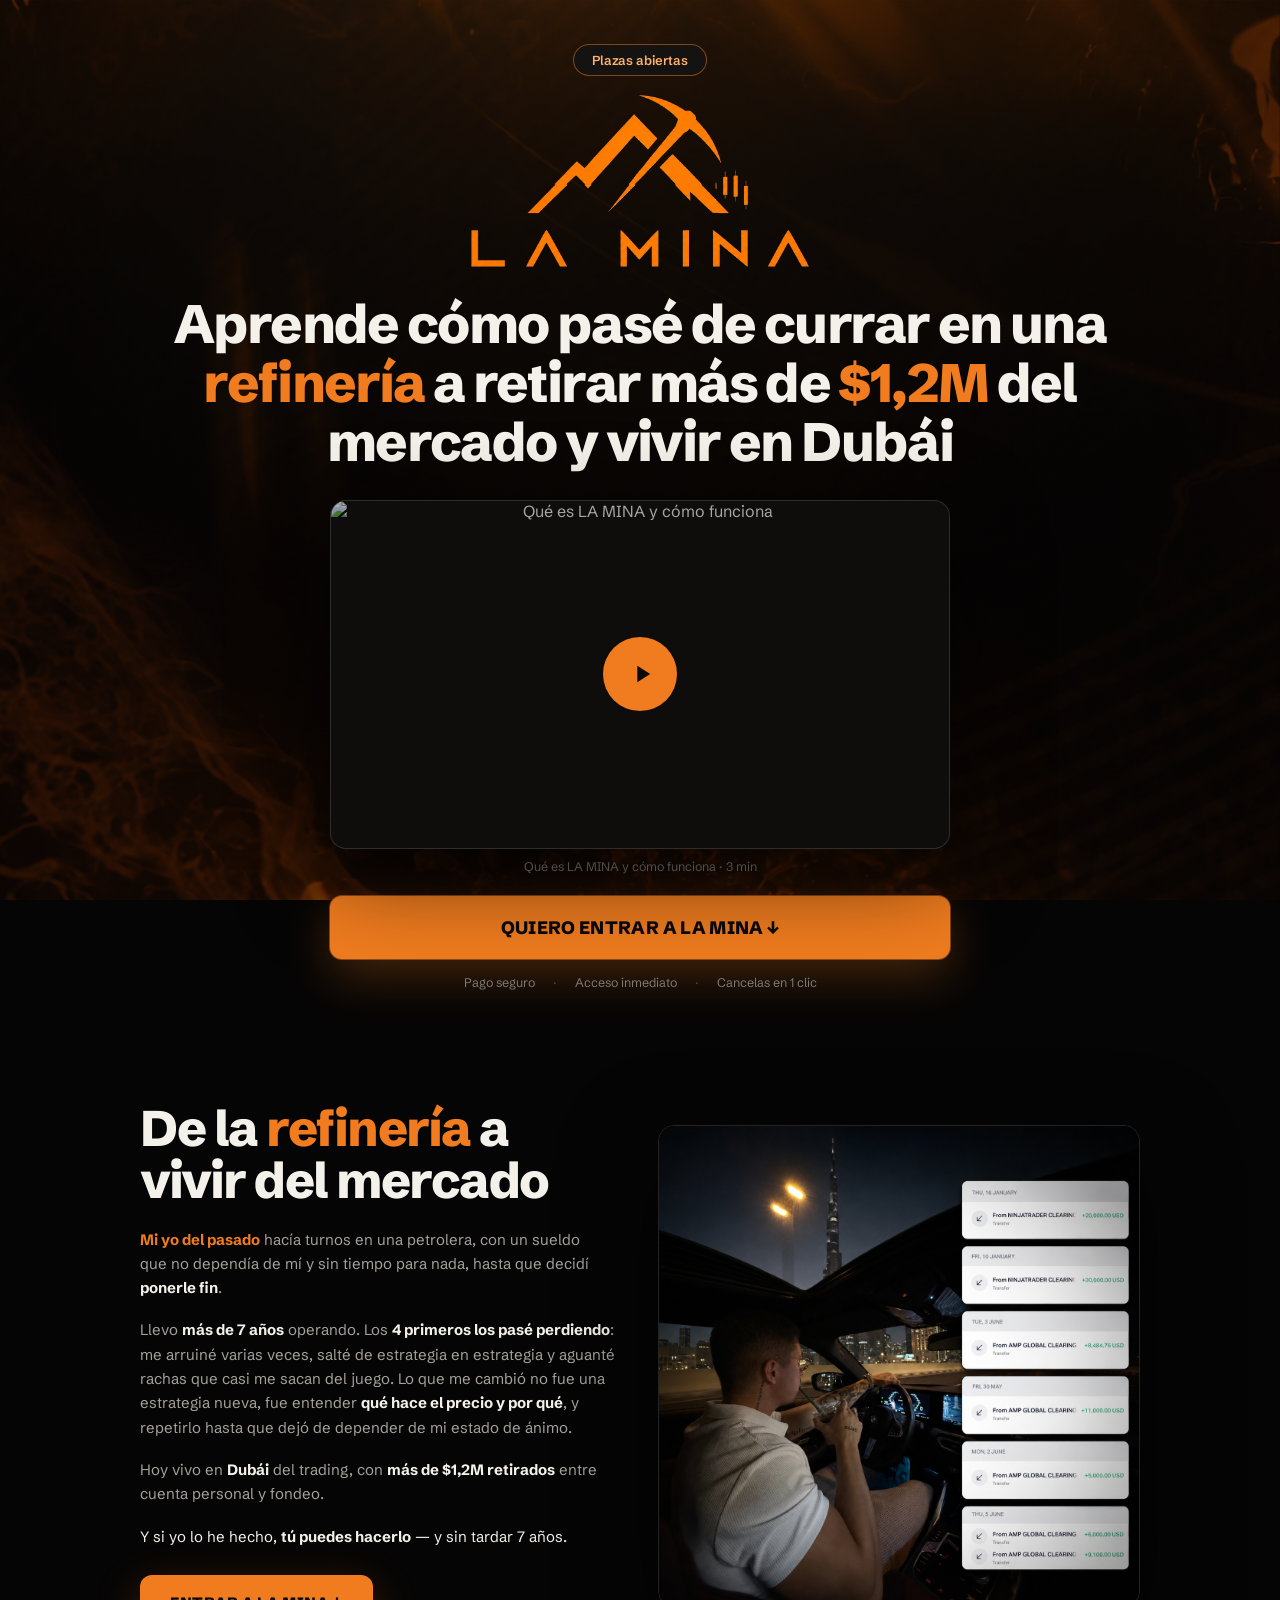
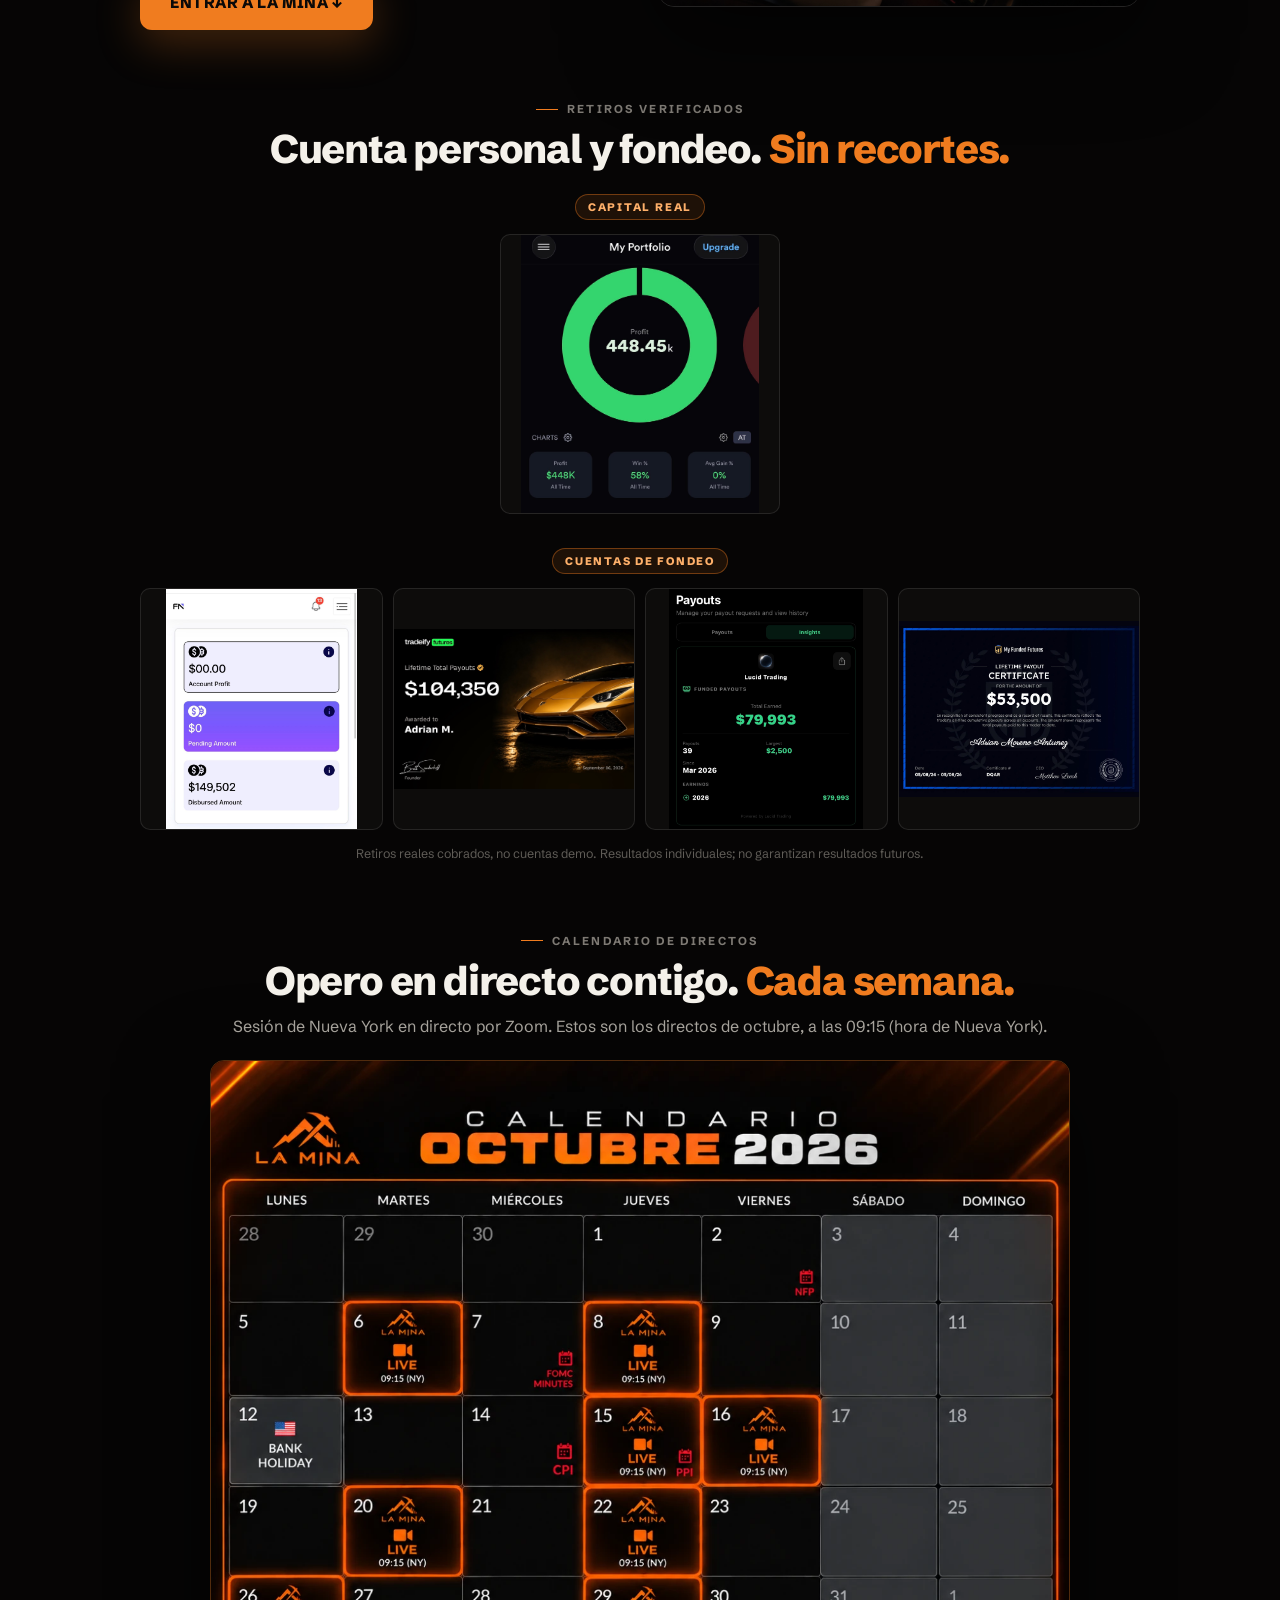
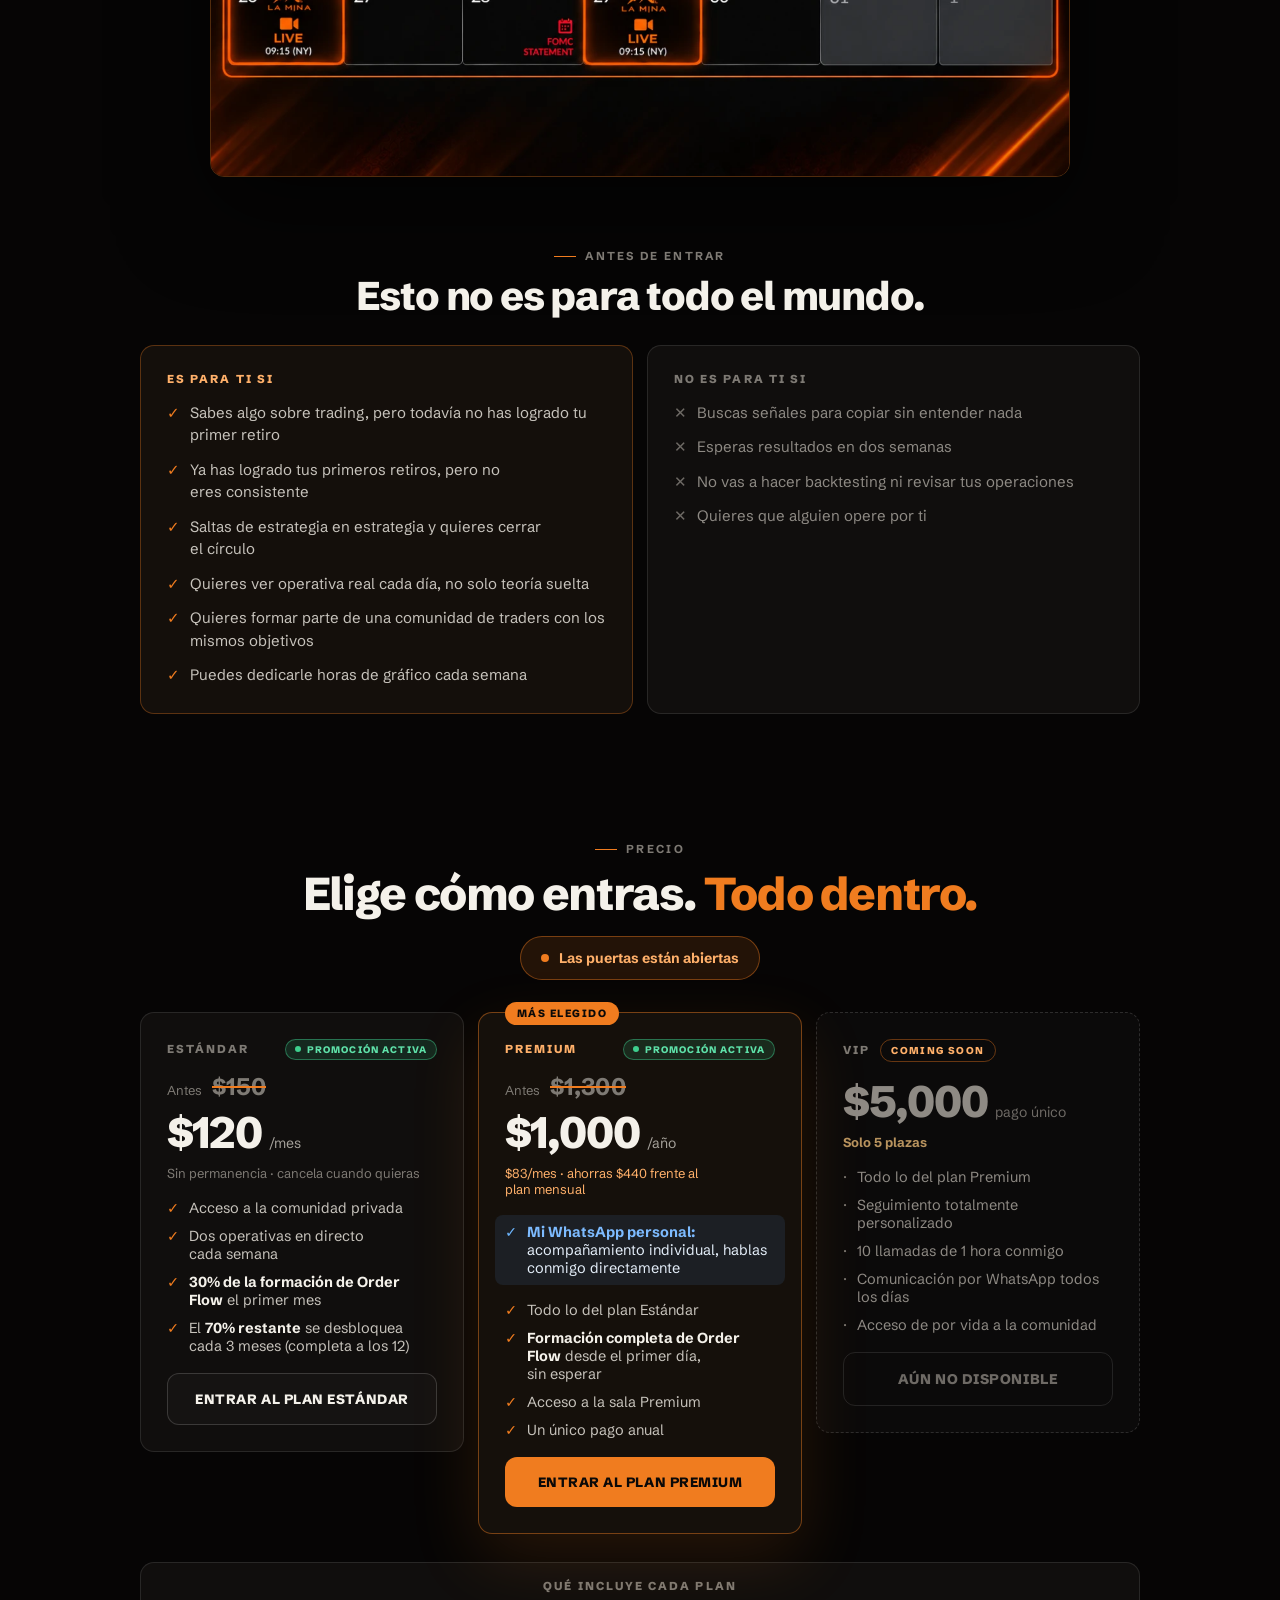
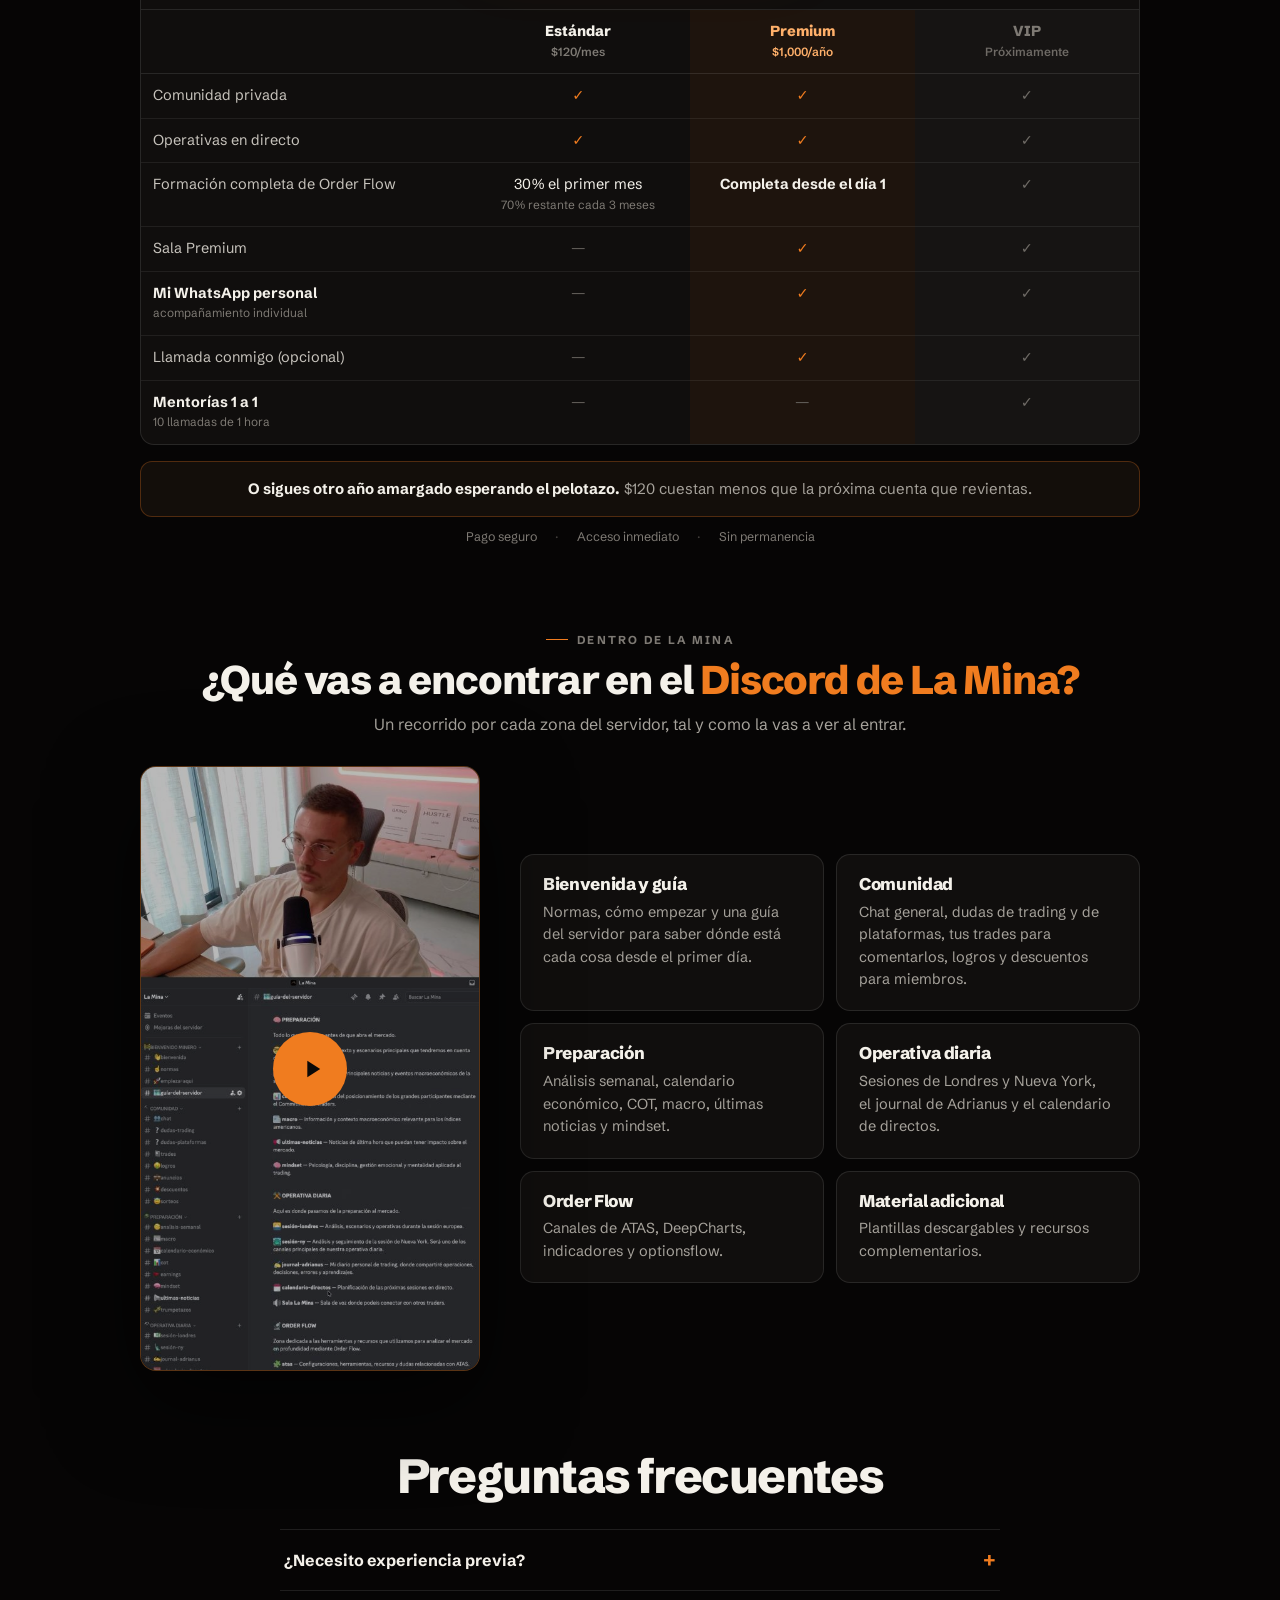
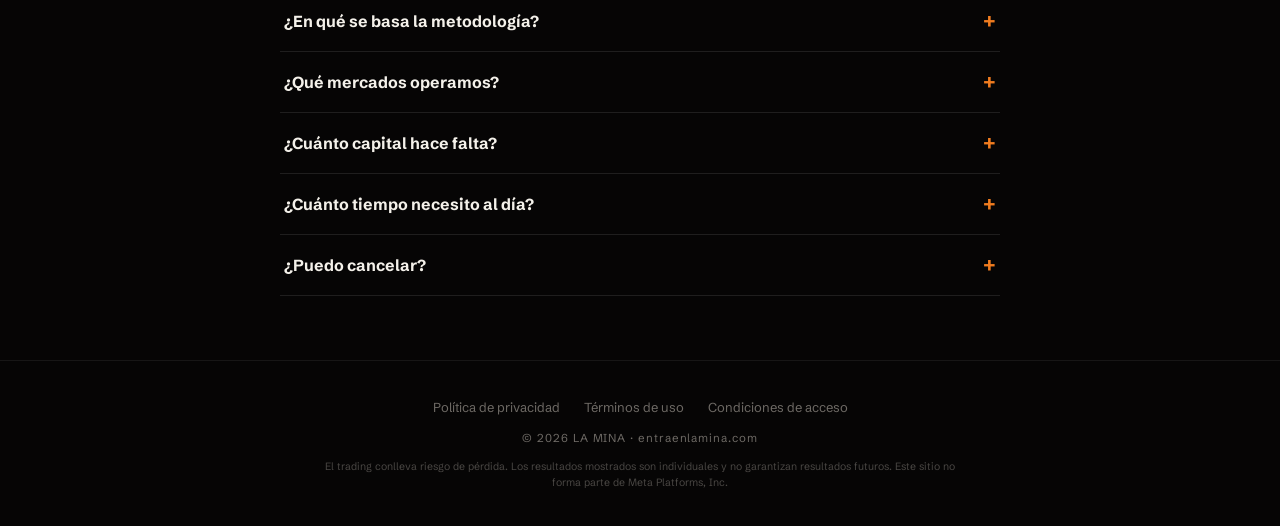
==== commit 6edadf2a: "Community page: certificates split (capital real / funded accounts), richer 'es para ti' list, VIP d" ====
--- a/comunidad.html
+++ b/comunidad.html
@@ -96,12 +96,23 @@
       <span style="display:inline-flex;align-items:center;gap:9px;font-size:11.5px;font-weight:700;letter-spacing:.2em;text-transform:uppercase;color:#7E7A74;margin-bottom:12px;"><span style="width:22px;height:1px;background:#F07C1F;"></span>Retiros verificados</span>
       <h2 style="font-size:clamp(26px,4.2vw,40px);">Cuenta personal y fondeo. <span style="color:#F07C1F;">Sin recortes.</span></h2>
     </div>
-    <div style="display:grid;grid-template-columns:repeat(2,minmax(0,1fr));gap:10px;">
-      <img src="assets/proof-portfolio.png" alt="Profit 448.45k" style="width:100%;aspect-ratio:1/1;object-fit:contain;background:#0D0C0B;border-radius:10px;border:1px solid rgba(255,255,255,.10);" />
-      <img src="assets/proof-fn.png" alt="Retirado en fondeo 149.502 USD" style="width:100%;aspect-ratio:1/1;object-fit:contain;background:#0D0C0B;border-radius:10px;border:1px solid rgba(255,255,255,.10);" />
-      <img src="assets/proof-tradeify.png" alt="Tradeify 104.350 USD retirados" style="width:100%;aspect-ratio:1/1;object-fit:contain;background:#0D0C0B;border-radius:10px;border:1px solid rgba(255,255,255,.10);" />
-      <img src="assets/proof-lucid.png" alt="Lucid Trading 79.993 USD en 39 retiros" style="width:100%;aspect-ratio:1/1;object-fit:contain;background:#0D0C0B;border-radius:10px;border:1px solid rgba(255,255,255,.10);" />
-      <img src="assets/proof-mff.png" alt="My Funded Futures 53.500 USD" style="width:100%;max-width:calc(50% - 5px);justify-self:center;grid-column:1 / -1;aspect-ratio:1/1;object-fit:contain;background:#0D0C0B;border-radius:10px;border:1px solid rgba(255,255,255,.10);" />
+    <style>
+      .proof-cap{max-width:280px;margin:0 auto;}
+      .proof-grid{display:grid;grid-template-columns:repeat(4,minmax(0,1fr));gap:10px;}
+      @media(max-width:700px){.proof-grid{grid-template-columns:repeat(2,minmax(0,1fr));}.proof-cap{max-width:56%;}}
+    </style>
+    <div>
+      <div style="text-align:center;margin:0 0 14px;"><span style="display:inline-block;padding:5px 12px;border-radius:999px;border:1px solid rgba(240,124,31,.4);background:rgba(240,124,31,.10);color:#FFB06A;font-size:11px;font-weight:800;letter-spacing:.16em;text-transform:uppercase;">Capital real</span></div>
+      <div class="proof-cap"><img src="assets/proof-portfolio.png" alt="Capital real: profit 448.45k" style="width:100%;aspect-ratio:1/1;object-fit:contain;background:#0D0C0B;border-radius:10px;border:1px solid rgba(255,255,255,.10);" /></div>
+    </div>
+    <div style="margin-top:34px;">
+      <div style="text-align:center;margin:0 0 14px;"><span style="display:inline-block;padding:5px 12px;border-radius:999px;border:1px solid rgba(240,124,31,.4);background:rgba(240,124,31,.10);color:#FFB06A;font-size:11px;font-weight:800;letter-spacing:.16em;text-transform:uppercase;">Cuentas de fondeo</span></div>
+      <div class="proof-grid">
+        <img src="assets/proof-fn.png" alt="Retirado en fondeo 149.502 USD" style="width:100%;aspect-ratio:1/1;object-fit:contain;background:#0D0C0B;border-radius:10px;border:1px solid rgba(255,255,255,.10);" />
+        <img src="assets/proof-tradeify.png" alt="Tradeify 104.350 USD retirados" style="width:100%;aspect-ratio:1/1;object-fit:contain;background:#0D0C0B;border-radius:10px;border:1px solid rgba(255,255,255,.10);" />
+        <img src="assets/proof-lucid.png" alt="Lucid Trading 79.993 USD en 39 retiros" style="width:100%;aspect-ratio:1/1;object-fit:contain;background:#0D0C0B;border-radius:10px;border:1px solid rgba(255,255,255,.10);" />
+        <img src="assets/proof-mff.png" alt="My Funded Futures 53.500 USD" style="width:100%;aspect-ratio:1/1;object-fit:contain;background:#0D0C0B;border-radius:10px;border:1px solid rgba(255,255,255,.10);" />
+      </div>
     </div>
     <p style="margin-top:16px;font-size:12.5px;color:#5F5C57;text-align:center;">Retiros reales cobrados, no cuentas demo. Resultados individuales; no garantizan resultados futuros.</p>
   </section>
@@ -127,9 +138,11 @@
       <div style="padding:26px;border-radius:14px;background:rgba(24,18,13,.86);border:1px solid rgba(240,124,31,.32);">
         <div style="font-size:11.5px;font-weight:800;letter-spacing:.18em;text-transform:uppercase;color:#FFB06A;margin-bottom:16px;">Es para ti si</div>
         <div style="display:flex;flex-direction:column;gap:12px;font-size:15px;line-height:1.5;color:#C7C3BC;">
-          <div style="display:flex;gap:10px;"><span style="color:#F07C1F;">✓</span>Ya has hecho tus primeros retiros pero no eres consistente</div>
+          <div style="display:flex;gap:10px;"><span style="color:#F07C1F;">✓</span>Sabes algo sobre trading, pero todavía no has logrado tu primer retiro</div>
+          <div style="display:flex;gap:10px;"><span style="color:#F07C1F;">✓</span>Ya has logrado tus primeros retiros, pero no eres consistente</div>
           <div style="display:flex;gap:10px;"><span style="color:#F07C1F;">✓</span>Saltas de estrategia en estrategia y quieres cerrar el círculo</div>
-          <div style="display:flex;gap:10px;"><span style="color:#F07C1F;">✓</span>Quieres ver operativa real cada día, no teoría suelta</div>
+          <div style="display:flex;gap:10px;"><span style="color:#F07C1F;">✓</span>Quieres ver operativa real cada día, no solo teoría suelta</div>
+          <div style="display:flex;gap:10px;"><span style="color:#F07C1F;">✓</span>Quieres formar parte de una comunidad de traders con los mismos objetivos</div>
           <div style="display:flex;gap:10px;"><span style="color:#F07C1F;">✓</span>Puedes dedicarle horas de gráfico cada semana</div>
         </div>
       </div>
@@ -150,7 +163,6 @@
     <div style="text-align:center;margin-bottom:32px;">
       <span style="display:inline-flex;align-items:center;gap:9px;font-size:11.5px;font-weight:700;letter-spacing:.2em;text-transform:uppercase;color:#7E7A74;margin-bottom:14px;"><span style="width:22px;height:1px;background:#F07C1F;"></span>Precio</span>
       <h2 style="font-size:clamp(28px,4.6vw,46px);">Elige cómo entras. <span style="color:#F07C1F;">Todo dentro.</span></h2>
-      <p style="margin-top:14px;font-size:16px;line-height:1.6;color:#A6A29B;max-width:720px;margin-left:auto;margin-right:auto;"><b style="color:#F4F1EA;">Estándar:</b> entras a la comunidad y a las operativas en directo, y vas desbloqueando la formación de Order Flow cada 3 meses. Sin llamadas, sin entrevista, sin permanencia.<br><b style="color:#F4F1EA;">Premium:</b> toda la formación desde el primer día y mi WhatsApp personal, para un acompañamiento individual. La llamada conmigo es opcional.</p>
       <div style="display:inline-flex;align-items:center;gap:10px;margin-top:18px;padding:12px 20px;border-radius:999px;background:rgba(240,124,31,.12);border:1px solid rgba(240,124,31,.42);font-size:14px;font-weight:700;color:#FFB06A;">
         <span style="width:8px;height:8px;border-radius:50%;background:#F07C1F;animation:pz 2.4s ease-out infinite;flex:0 0 auto;"></span>
         Las puertas están abiertas
@@ -169,8 +181,8 @@
         <div style="display:flex;flex-direction:column;gap:10px;font-size:14.5px;color:#C7C3BC;">
           <div style="display:flex;gap:10px;"><span style="color:#F07C1F;">✓</span>Acceso a la comunidad privada</div>
           <div style="display:flex;gap:10px;"><span style="color:#F07C1F;">✓</span>Dos operativas en directo cada semana</div>
-          <div style="display:flex;gap:10px;"><span style="color:#F07C1F;">✓</span><span>Acceso a un <b style="color:#F4F1EA;">30% de la formación de Order Flow</b>, que se desbloquea cada 3 meses</span></div>
-          <div style="display:flex;gap:10px;"><span style="color:#F07C1F;">✓</span><span>A los <b style="color:#F4F1EA;">12 meses</b>, tienes la formación completa</span></div>
+          <div style="display:flex;gap:10px;"><span style="color:#F07C1F;">✓</span><span><b style="color:#F4F1EA;">30% de la formación de Order Flow</b> el primer mes</span></div>
+          <div style="display:flex;gap:10px;"><span style="color:#F07C1F;">✓</span><span>El <b style="color:#F4F1EA;">70% restante</b> se desbloquea cada 3 meses (completa a los 12)</span></div>
         </div>
         <a href="https://www.skool.com/adrianusflow/plans?src=join" target="_blank" rel="noopener" style="display:block;margin-top:auto;text-align:center;padding:17px 20px;border-radius:12px;background:#151312;color:#F4F1EA;border:1px solid rgba(255,255,255,.16);font-size:13.5px;font-weight:800;letter-spacing:.04em;text-transform:uppercase;">Entrar al plan Estándar</a>
       </div>
@@ -196,13 +208,15 @@
       <div style="padding:26px;border-radius:14px;background:rgba(15,14,13,.7);border:1px dashed rgba(255,255,255,.14);display:flex;flex-direction:column;gap:18px;">
         <div>
           <div style="display:flex;align-items:center;gap:10px;"><span style="font-size:11.5px;font-weight:800;letter-spacing:.18em;text-transform:uppercase;color:#7E7A74;">VIP</span><span style="padding:4px 10px;border-radius:999px;border:1px solid rgba(240,124,31,.4);color:#FFB06A;font-size:10px;font-weight:800;letter-spacing:.14em;text-transform:uppercase;">Coming soon</span></div>
-          <div style="margin-top:12px;font-size:40px;font-weight:800;letter-spacing:-.04em;color:#8E8A84;">Próximamente</div>
-          <div style="margin-top:6px;font-size:13px;color:#6E6A65;">Plazas muy limitadas</div>
+          <div style="margin-top:12px;display:flex;align-items:baseline;gap:8px;"><span style="font-size:44px;font-weight:800;letter-spacing:-.04em;color:#8E8A84;">$5,000</span><span style="font-size:14px;color:#6E6A65;">pago único</span></div>
+          <div style="margin-top:6px;font-size:13px;font-weight:700;color:#B8935E;">Solo 5 plazas</div>
         </div>
         <div style="display:flex;flex-direction:column;gap:10px;font-size:14.5px;color:#8E8A84;">
           <div style="display:flex;gap:10px;"><span style="color:#7E7A74;">·</span>Todo lo del plan Premium</div>
           <div style="display:flex;gap:10px;"><span style="color:#7E7A74;">·</span>Seguimiento totalmente personalizado</div>
-          <div style="display:flex;gap:10px;"><span style="color:#7E7A74;">·</span>Llamadas conmigo todos los días</div>
+          <div style="display:flex;gap:10px;"><span style="color:#7E7A74;">·</span>10 llamadas de 1 hora conmigo</div>
+          <div style="display:flex;gap:10px;"><span style="color:#7E7A74;">·</span>Comunicación por WhatsApp todos los días</div>
+          <div style="display:flex;gap:10px;"><span style="color:#7E7A74;">·</span>Acceso de por vida a la comunidad</div>
         </div>
         <div style="margin-top:auto;text-align:center;padding:17px 20px;border-radius:12px;background:transparent;color:#6E6A65;border:1px solid rgba(255,255,255,.10);font-size:14px;font-weight:800;letter-spacing:.04em;text-transform:uppercase;">Aún no disponible</div>
       </div>
@@ -210,13 +224,15 @@
 
     <div style="margin-top:28px;border-radius:14px;border:1px solid rgba(255,255,255,.10);background:rgba(19,17,16,.86);overflow:hidden;">
       <div style="padding:16px 14px;text-align:center;font-size:11.5px;font-weight:800;letter-spacing:.18em;text-transform:uppercase;color:#7E7A74;border-bottom:1px solid rgba(255,255,255,.10);">Qué incluye cada plan</div>
-      <div style="display:grid;grid-template-columns:minmax(0,1.7fr) minmax(0,1fr) minmax(0,1fr);font-size:clamp(12px,3.2vw,14.5px);line-height:1.35;">
-        <div style="padding:12px 14px;border-bottom:1px solid rgba(255,255,255,.10);"></div><div style="padding:12px 8px;border-bottom:1px solid rgba(255,255,255,.10);text-align:center;font-weight:800;color:#F4F1EA;">Estándar<br><span style="font-weight:600;color:#7E7A74;font-size:.86em;">$120/mes</span></div><div style="padding:12px 8px;border-bottom:1px solid rgba(255,255,255,.10);text-align:center;font-weight:800;color:#FFB06A;background:rgba(240,124,31,.06);">Premium<br><span style="font-weight:600;color:#FFB06A;font-size:.86em;">$1,000/año</span></div>
-        <div style="padding:12px 14px;border-bottom:1px solid rgba(255,255,255,.07);color:#C7C3BC;">Comunidad privada y operativas en directo</div><div style="padding:12px 8px;border-bottom:1px solid rgba(255,255,255,.07);text-align:center;"><span style="color:#F07C1F;font-weight:800;">✓</span></div><div style="padding:12px 8px;border-bottom:1px solid rgba(255,255,255,.07);text-align:center;background:rgba(240,124,31,.06);"><span style="color:#F07C1F;font-weight:800;">✓</span></div>
-        <div style="padding:12px 14px;border-bottom:1px solid rgba(255,255,255,.07);color:#C7C3BC;">Formación completa de Order Flow</div><div style="padding:12px 8px;border-bottom:1px solid rgba(255,255,255,.07);text-align:center;">30%, se desbloquea cada 3 meses<br><span style="color:#7E7A74;font-size:.86em;">completa a los 12 meses</span></div><div style="padding:12px 8px;border-bottom:1px solid rgba(255,255,255,.07);text-align:center;background:rgba(240,124,31,.06);"><b style="color:#F4F1EA;">Completa desde el día 1</b></div>
-        <div style="padding:12px 14px;border-bottom:1px solid rgba(255,255,255,.07);color:#C7C3BC;">Sala Premium</div><div style="padding:12px 8px;border-bottom:1px solid rgba(255,255,255,.07);text-align:center;"><span style="color:#5E5A55;">—</span></div><div style="padding:12px 8px;border-bottom:1px solid rgba(255,255,255,.07);text-align:center;background:rgba(240,124,31,.06);"><span style="color:#F07C1F;font-weight:800;">✓</span></div>
-        <div style="padding:12px 14px;border-bottom:1px solid rgba(255,255,255,.07);color:#C7C3BC;"><b style="color:#F4F1EA;">Mi WhatsApp personal</b><br><span style="color:#7E7A74;font-size:.86em;">acompañamiento individual</span></div><div style="padding:12px 8px;border-bottom:1px solid rgba(255,255,255,.07);text-align:center;"><span style="color:#5E5A55;">—</span></div><div style="padding:12px 8px;border-bottom:1px solid rgba(255,255,255,.07);text-align:center;background:rgba(240,124,31,.06);"><span style="color:#F07C1F;font-weight:800;">✓</span></div>
-        <div style="padding:12px 14px;color:#C7C3BC;">Llamada conmigo (opcional)</div><div style="padding:12px 8px;text-align:center;"><span style="color:#5E5A55;">—</span></div><div style="padding:12px 8px;text-align:center;background:rgba(240,124,31,.06);"><span style="color:#F07C1F;font-weight:800;">✓</span></div>
+      <div style="display:grid;grid-template-columns:minmax(0,1.45fr) repeat(3,minmax(0,1fr));font-size:clamp(11px,2.9vw,14.5px);line-height:1.35;">
+        <div style="padding:12px;border-bottom:1px solid rgba(255,255,255,.10);"></div><div style="padding:12px 6px;border-bottom:1px solid rgba(255,255,255,.10);text-align:center;font-weight:800;color:#F4F1EA;">Estándar<br><span style="font-weight:600;color:#7E7A74;font-size:.82em;">$120/mes</span></div><div style="padding:12px 6px;border-bottom:1px solid rgba(255,255,255,.10);text-align:center;font-weight:800;color:#FFB06A;background:rgba(240,124,31,.06);">Premium<br><span style="font-weight:600;color:#FFB06A;font-size:.82em;">$1,000/año</span></div><div style="padding:12px 6px;border-bottom:1px solid rgba(255,255,255,.10);text-align:center;font-weight:800;color:#7E7A74;background:rgba(255,255,255,.025);">VIP<br><span style="font-weight:600;color:#6E6A65;font-size:.82em;">Próximamente</span></div>
+        <div style="padding:12px 12px;border-bottom:1px solid rgba(255,255,255,.07);color:#C7C3BC;">Comunidad privada</div><div style="padding:12px 6px;border-bottom:1px solid rgba(255,255,255,.07);text-align:center;"><span style="color:#F07C1F;font-weight:800;">✓</span></div><div style="padding:12px 6px;border-bottom:1px solid rgba(255,255,255,.07);text-align:center;background:rgba(240,124,31,.06);"><span style="color:#F07C1F;font-weight:800;">✓</span></div><div style="padding:12px 6px;border-bottom:1px solid rgba(255,255,255,.07);text-align:center;background:rgba(255,255,255,.025);color:#6E6A65;"><span style="color:#6E6A65;font-weight:800;">✓</span></div>
+        <div style="padding:12px 12px;border-bottom:1px solid rgba(255,255,255,.07);color:#C7C3BC;">Operativas en directo</div><div style="padding:12px 6px;border-bottom:1px solid rgba(255,255,255,.07);text-align:center;"><span style="color:#F07C1F;font-weight:800;">✓</span></div><div style="padding:12px 6px;border-bottom:1px solid rgba(255,255,255,.07);text-align:center;background:rgba(240,124,31,.06);"><span style="color:#F07C1F;font-weight:800;">✓</span></div><div style="padding:12px 6px;border-bottom:1px solid rgba(255,255,255,.07);text-align:center;background:rgba(255,255,255,.025);color:#6E6A65;"><span style="color:#6E6A65;font-weight:800;">✓</span></div>
+        <div style="padding:12px 12px;border-bottom:1px solid rgba(255,255,255,.07);color:#C7C3BC;">Formación completa de Order Flow</div><div style="padding:12px 6px;border-bottom:1px solid rgba(255,255,255,.07);text-align:center;">30% el primer mes<br><span style="color:#7E7A74;font-size:.82em;">70% restante cada 3 meses</span></div><div style="padding:12px 6px;border-bottom:1px solid rgba(255,255,255,.07);text-align:center;background:rgba(240,124,31,.06);"><b style="color:#F4F1EA;">Completa desde el día 1</b></div><div style="padding:12px 6px;border-bottom:1px solid rgba(255,255,255,.07);text-align:center;background:rgba(255,255,255,.025);color:#6E6A65;"><span style="color:#6E6A65;font-weight:800;">✓</span></div>
+        <div style="padding:12px 12px;border-bottom:1px solid rgba(255,255,255,.07);color:#C7C3BC;">Sala Premium</div><div style="padding:12px 6px;border-bottom:1px solid rgba(255,255,255,.07);text-align:center;"><span style="color:#5E5A55;">—</span></div><div style="padding:12px 6px;border-bottom:1px solid rgba(255,255,255,.07);text-align:center;background:rgba(240,124,31,.06);"><span style="color:#F07C1F;font-weight:800;">✓</span></div><div style="padding:12px 6px;border-bottom:1px solid rgba(255,255,255,.07);text-align:center;background:rgba(255,255,255,.025);color:#6E6A65;"><span style="color:#6E6A65;font-weight:800;">✓</span></div>
+        <div style="padding:12px 12px;border-bottom:1px solid rgba(255,255,255,.07);color:#C7C3BC;"><b style="color:#F4F1EA;">Mi WhatsApp personal</b><br><span style="color:#7E7A74;font-size:.82em;">acompañamiento individual</span></div><div style="padding:12px 6px;border-bottom:1px solid rgba(255,255,255,.07);text-align:center;"><span style="color:#5E5A55;">—</span></div><div style="padding:12px 6px;border-bottom:1px solid rgba(255,255,255,.07);text-align:center;background:rgba(240,124,31,.06);"><span style="color:#F07C1F;font-weight:800;">✓</span></div><div style="padding:12px 6px;border-bottom:1px solid rgba(255,255,255,.07);text-align:center;background:rgba(255,255,255,.025);color:#6E6A65;"><span style="color:#6E6A65;font-weight:800;">✓</span></div>
+        <div style="padding:12px 12px;border-bottom:1px solid rgba(255,255,255,.07);color:#C7C3BC;">Llamada conmigo (opcional)</div><div style="padding:12px 6px;border-bottom:1px solid rgba(255,255,255,.07);text-align:center;"><span style="color:#5E5A55;">—</span></div><div style="padding:12px 6px;border-bottom:1px solid rgba(255,255,255,.07);text-align:center;background:rgba(240,124,31,.06);"><span style="color:#F07C1F;font-weight:800;">✓</span></div><div style="padding:12px 6px;border-bottom:1px solid rgba(255,255,255,.07);text-align:center;background:rgba(255,255,255,.025);color:#6E6A65;"><span style="color:#6E6A65;font-weight:800;">✓</span></div>
+        <div style="padding:12px 12px;color:#C7C3BC;"><b style="color:#F4F1EA;">Mentorías 1 a 1</b><br><span style="color:#7E7A74;font-size:.82em;">10 llamadas de 1 hora</span></div><div style="padding:12px 6px;text-align:center;"><span style="color:#5E5A55;">—</span></div><div style="padding:12px 6px;text-align:center;background:rgba(240,124,31,.06);"><span style="color:#5E5A55;">—</span></div><div style="padding:12px 6px;text-align:center;background:rgba(255,255,255,.025);color:#6E6A65;"><span style="color:#6E6A65;font-weight:800;">✓</span></div>
       </div>
     </div>
 
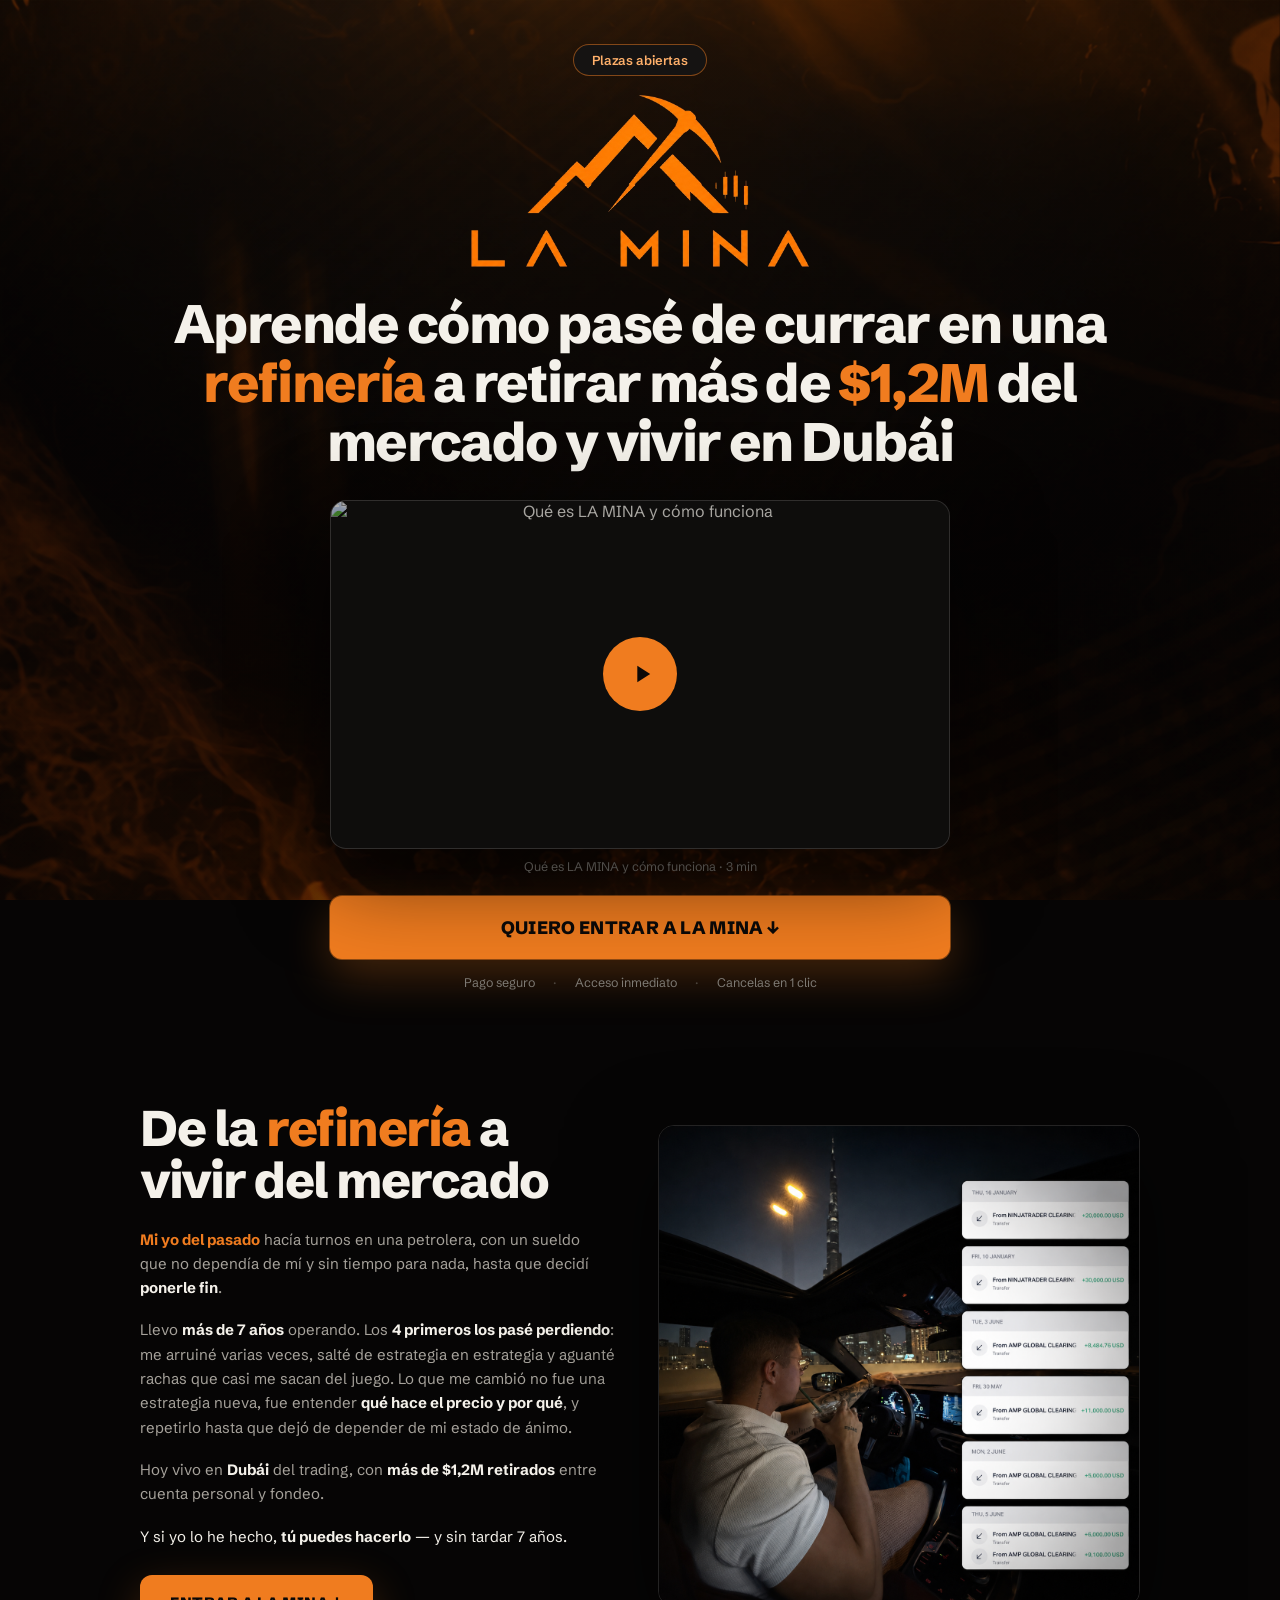
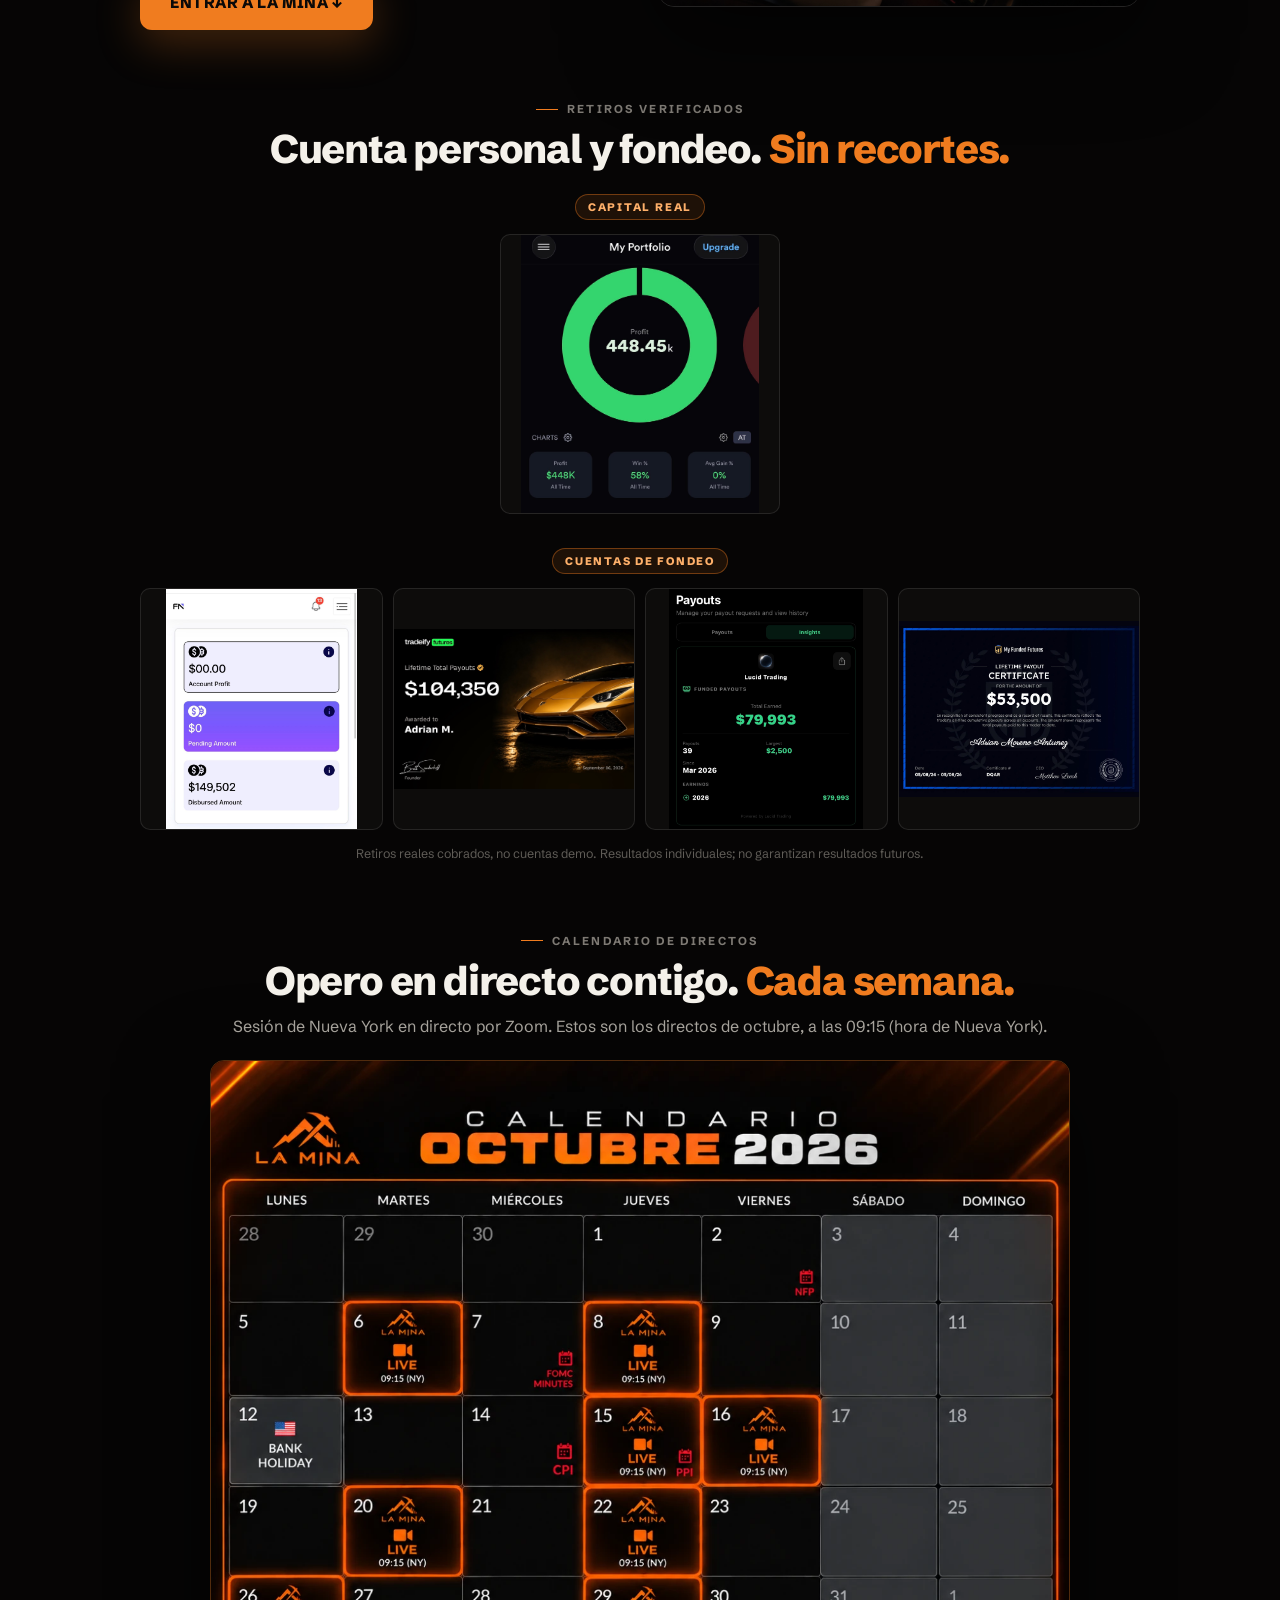
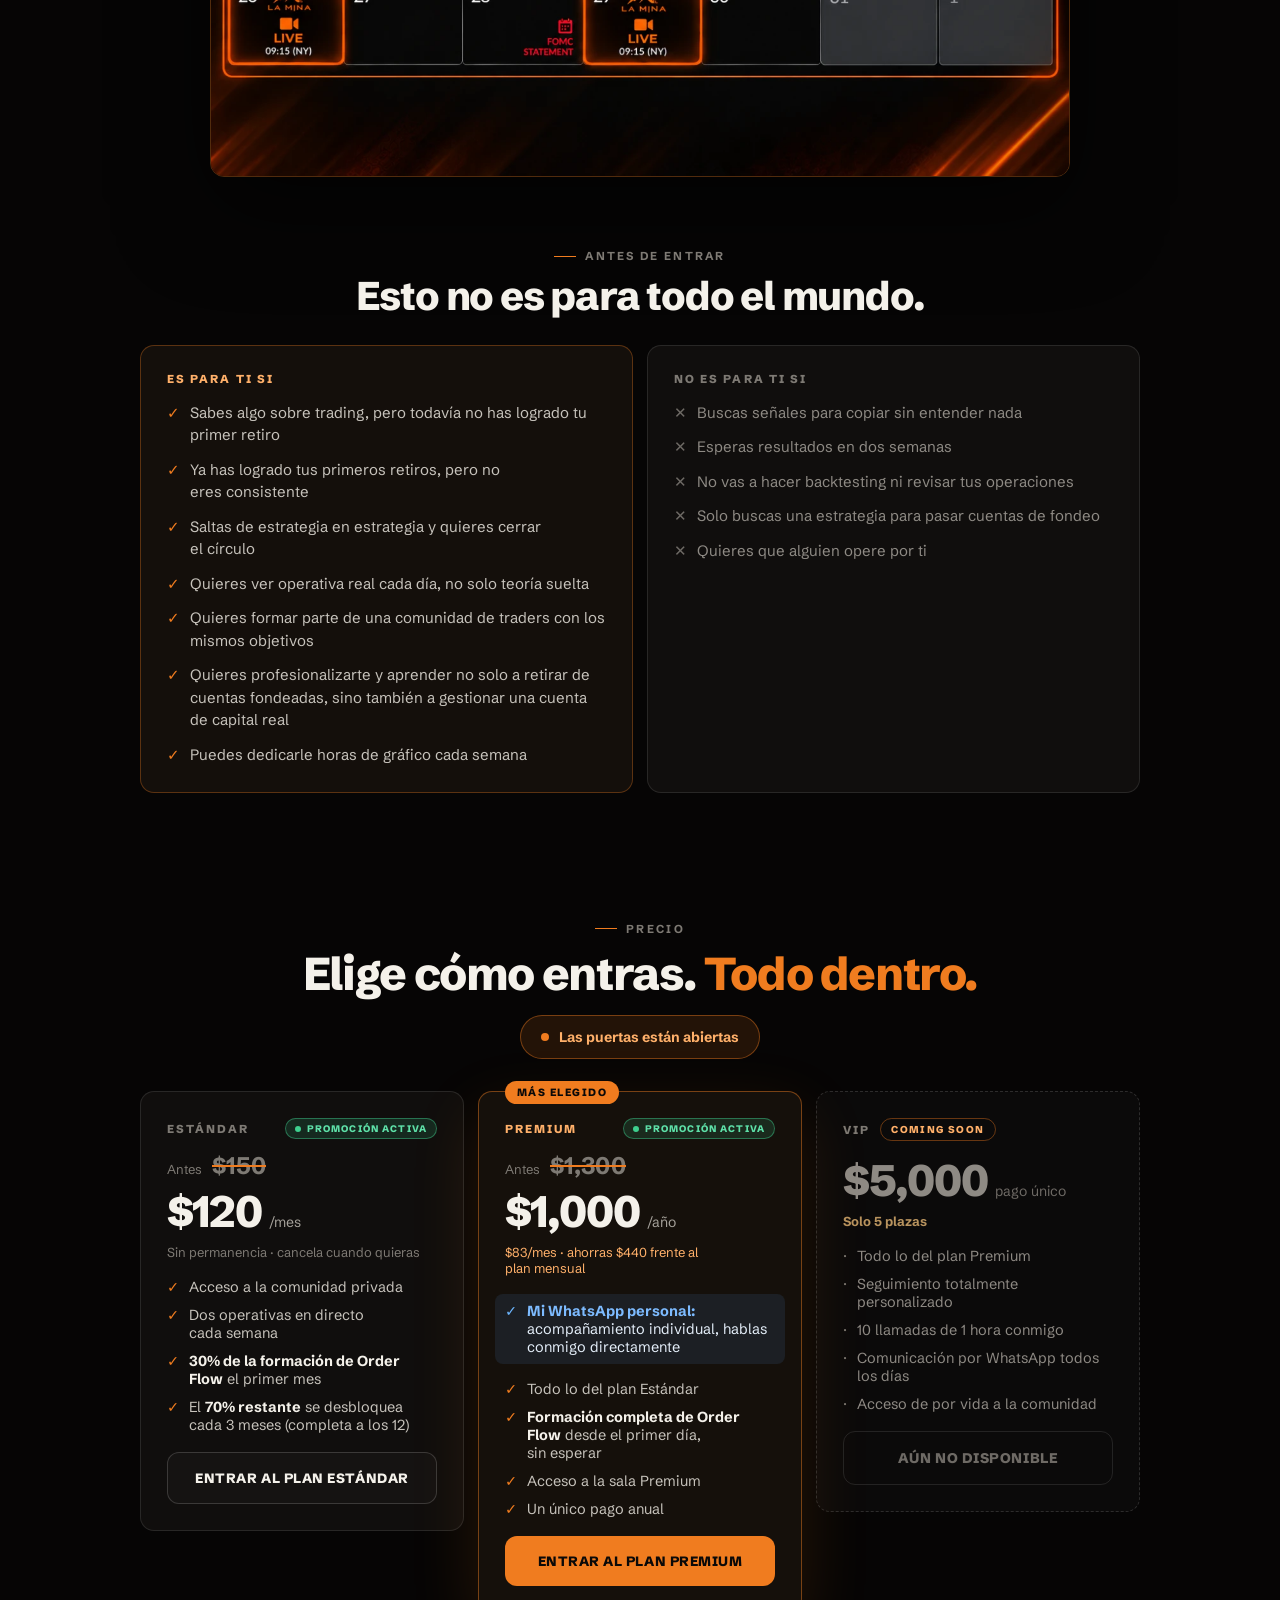
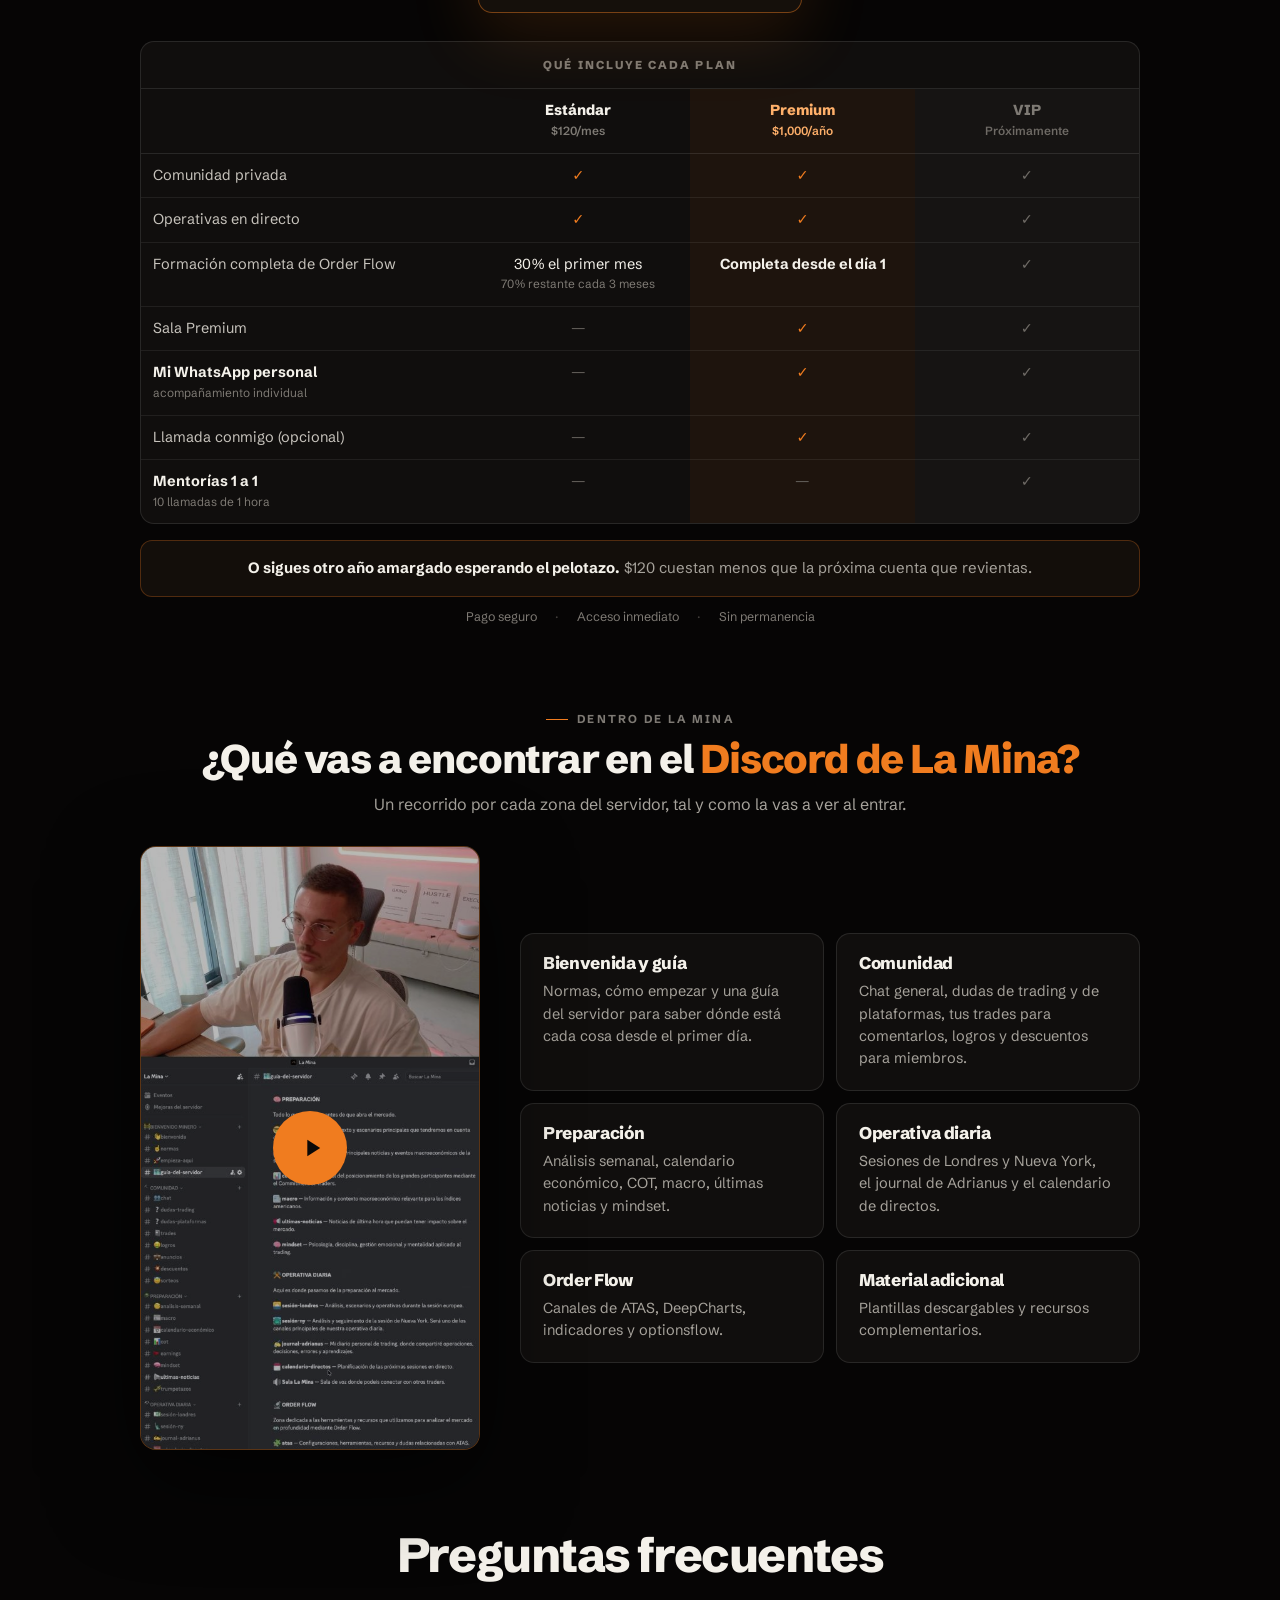
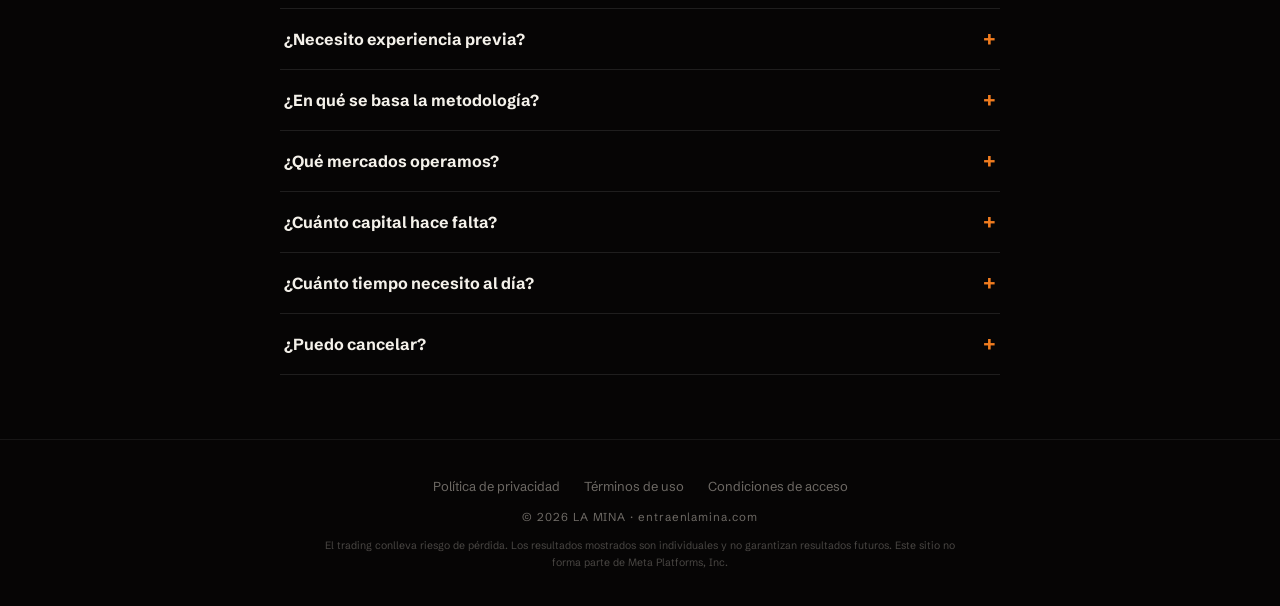
==== commit 9e58339b: "Es para ti / no es para ti: add capital real and 'only funded accounts' lines Co-Authored-By: Claude" ====
--- a/comunidad.html
+++ b/comunidad.html
@@ -143,6 +143,7 @@
           <div style="display:flex;gap:10px;"><span style="color:#F07C1F;">✓</span>Saltas de estrategia en estrategia y quieres cerrar el círculo</div>
           <div style="display:flex;gap:10px;"><span style="color:#F07C1F;">✓</span>Quieres ver operativa real cada día, no solo teoría suelta</div>
           <div style="display:flex;gap:10px;"><span style="color:#F07C1F;">✓</span>Quieres formar parte de una comunidad de traders con los mismos objetivos</div>
+          <div style="display:flex;gap:10px;"><span style="color:#F07C1F;">✓</span>Quieres profesionalizarte y aprender no solo a retirar de cuentas fondeadas, sino también a gestionar una cuenta de capital real</div>
           <div style="display:flex;gap:10px;"><span style="color:#F07C1F;">✓</span>Puedes dedicarle horas de gráfico cada semana</div>
         </div>
       </div>
@@ -152,6 +153,7 @@
           <div style="display:flex;gap:10px;"><span style="color:#6E6A65;">✕</span>Buscas señales para copiar sin entender nada</div>
           <div style="display:flex;gap:10px;"><span style="color:#6E6A65;">✕</span>Esperas resultados en dos semanas</div>
           <div style="display:flex;gap:10px;"><span style="color:#6E6A65;">✕</span>No vas a hacer backtesting ni revisar tus operaciones</div>
+          <div style="display:flex;gap:10px;"><span style="color:#6E6A65;">✕</span>Solo buscas una estrategia para pasar cuentas de fondeo</div>
           <div style="display:flex;gap:10px;"><span style="color:#6E6A65;">✕</span>Quieres que alguien opere por ti</div>
         </div>
       </div>
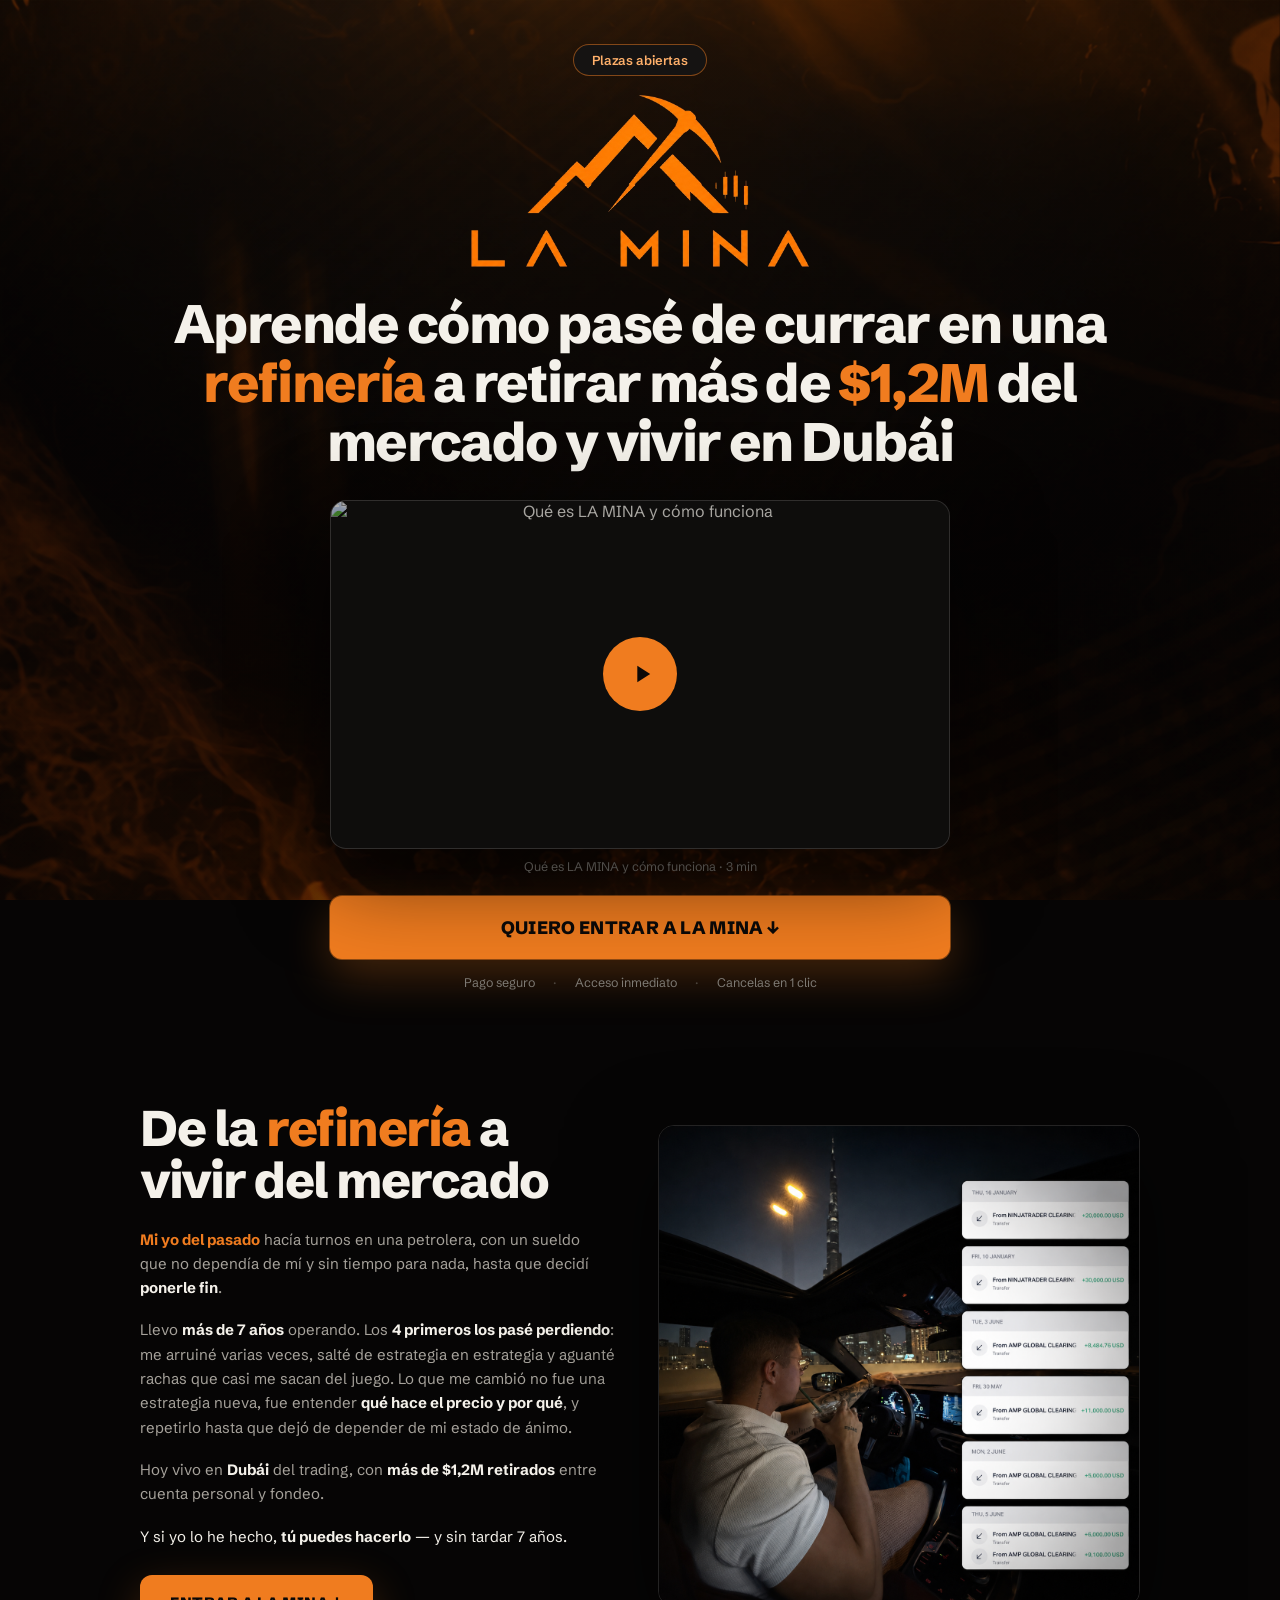
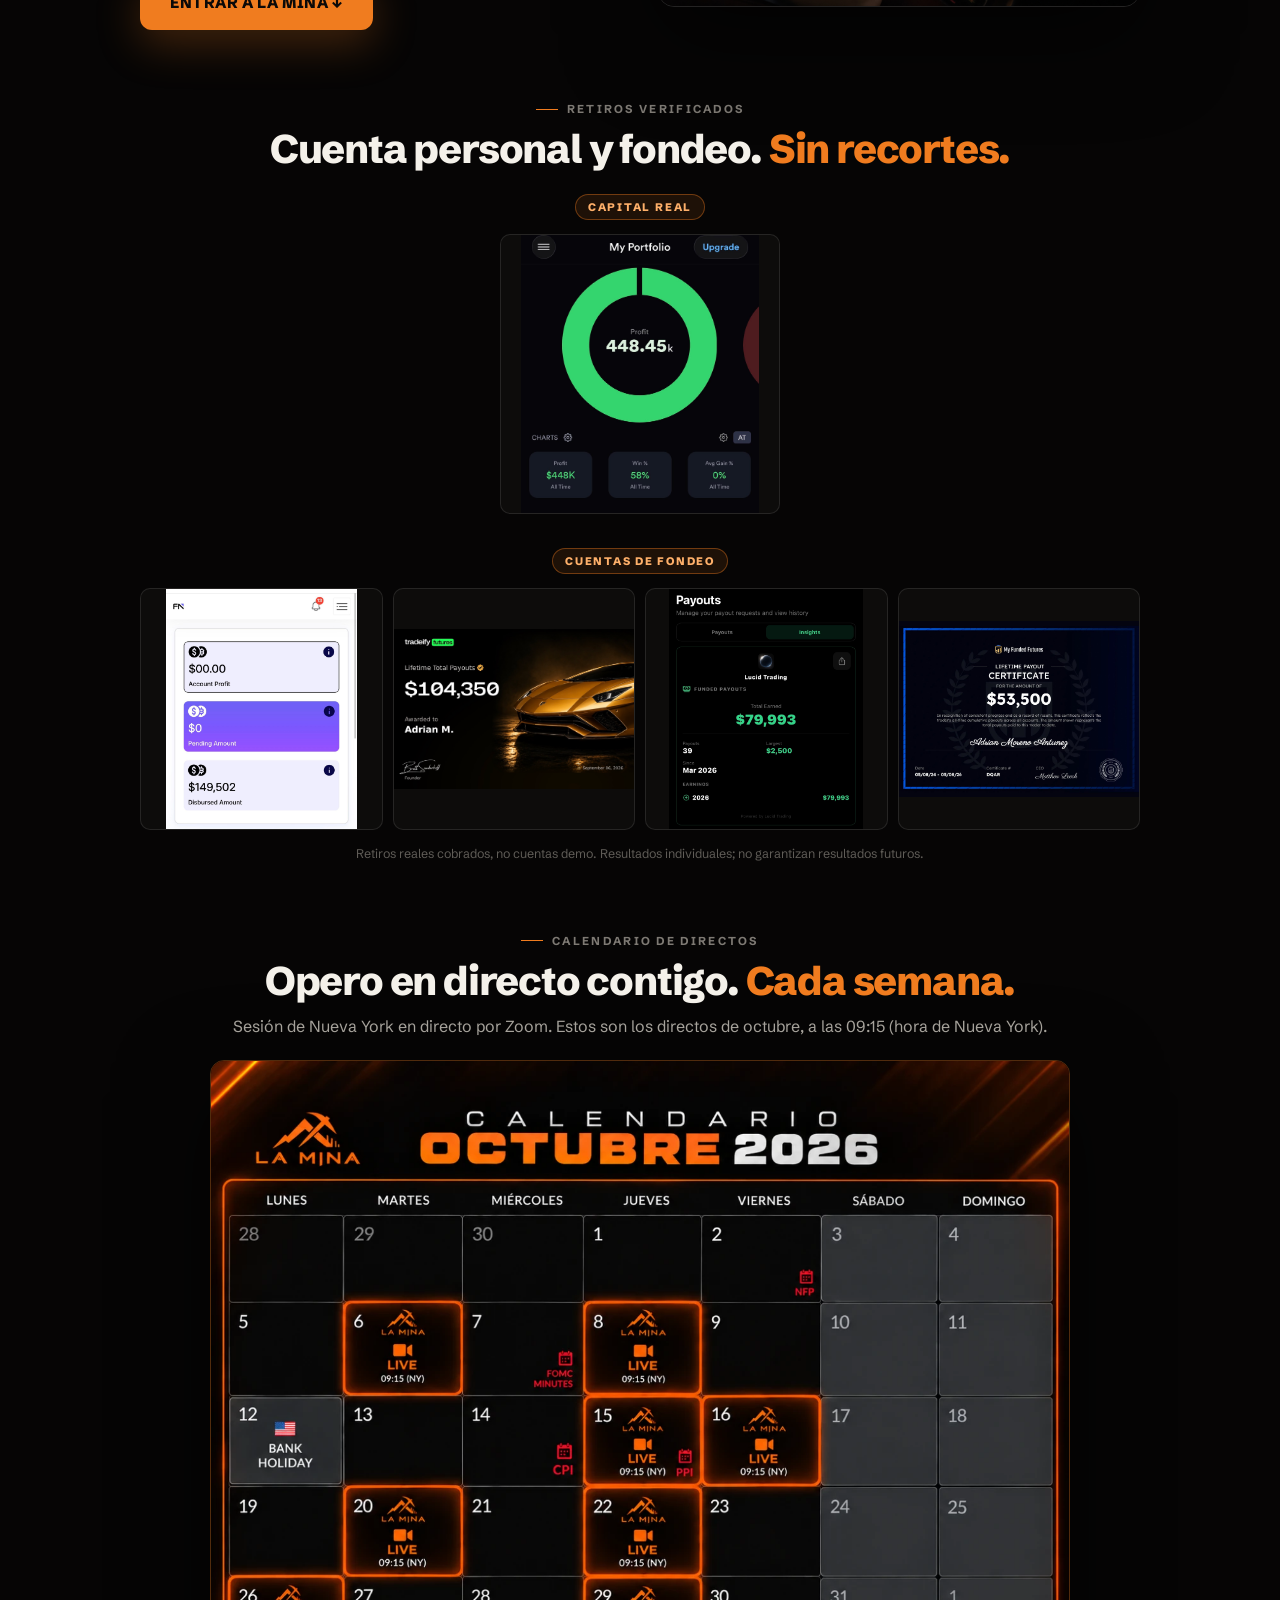
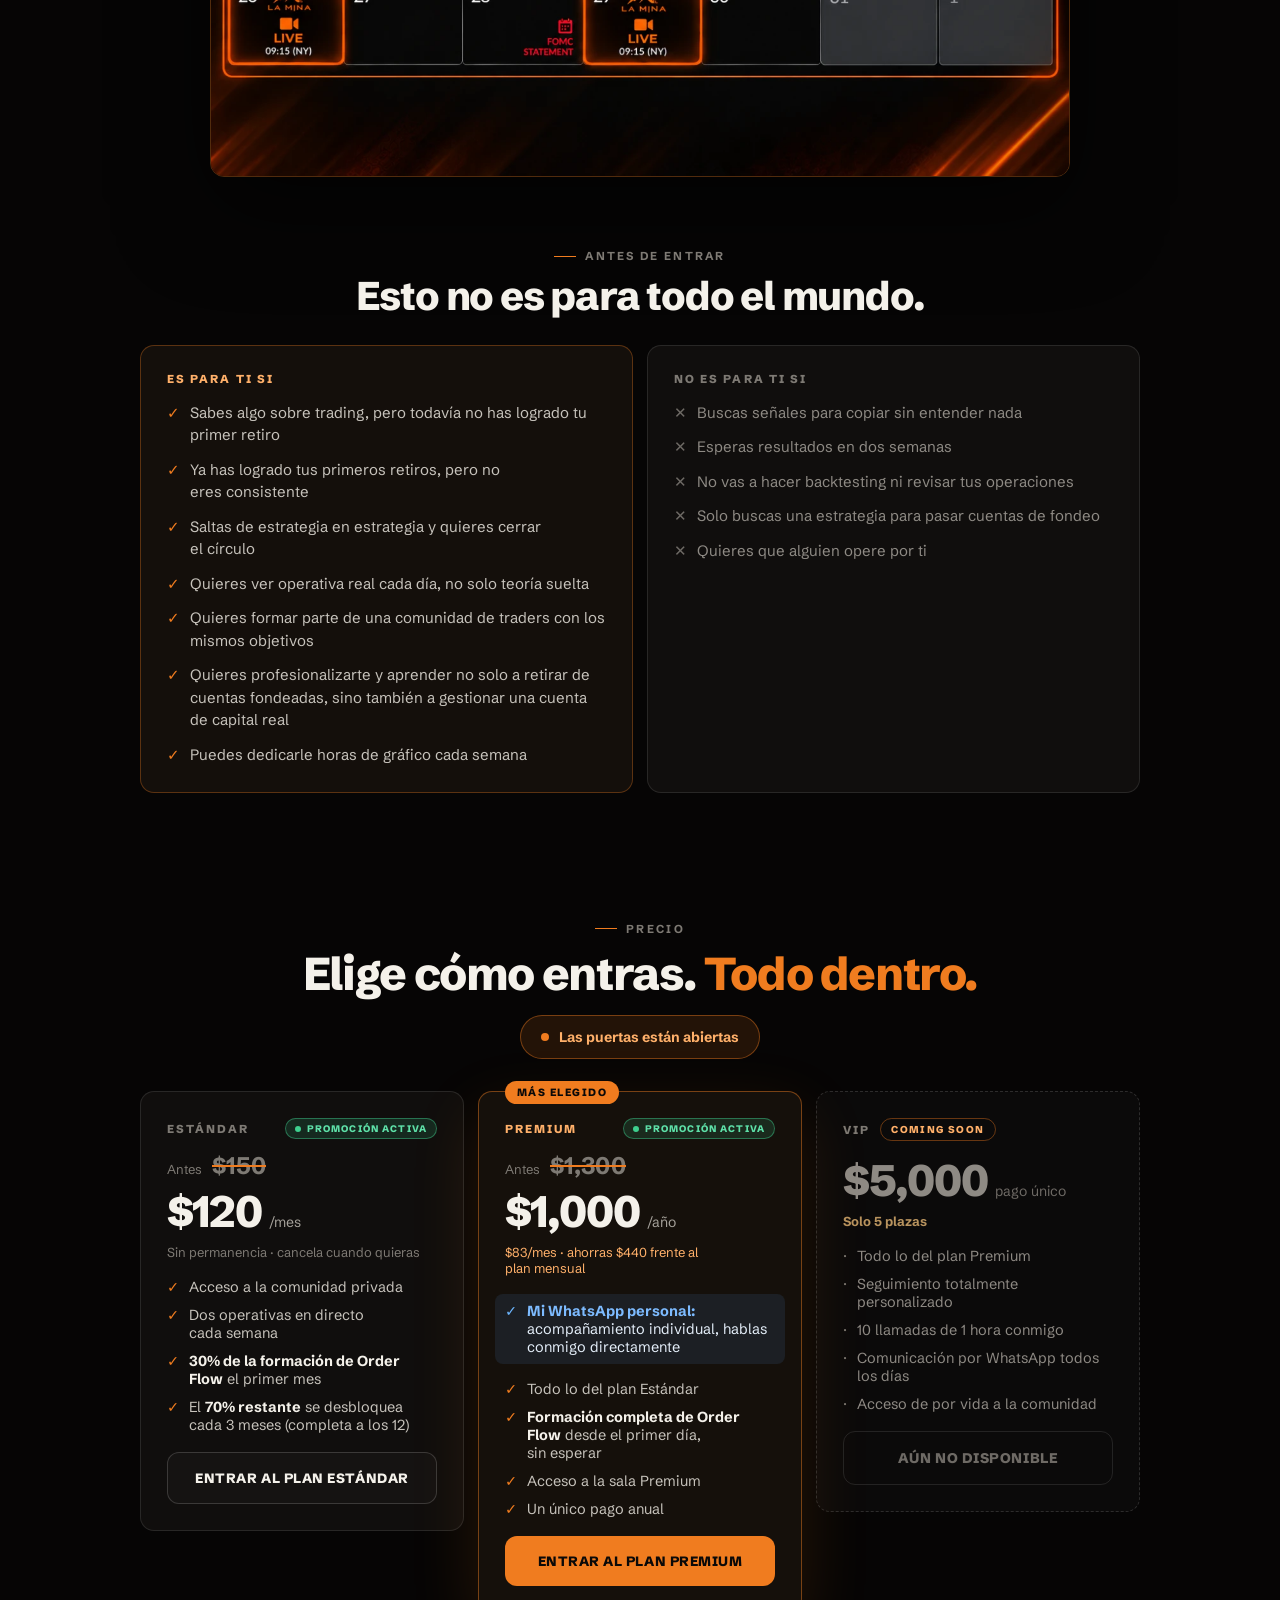
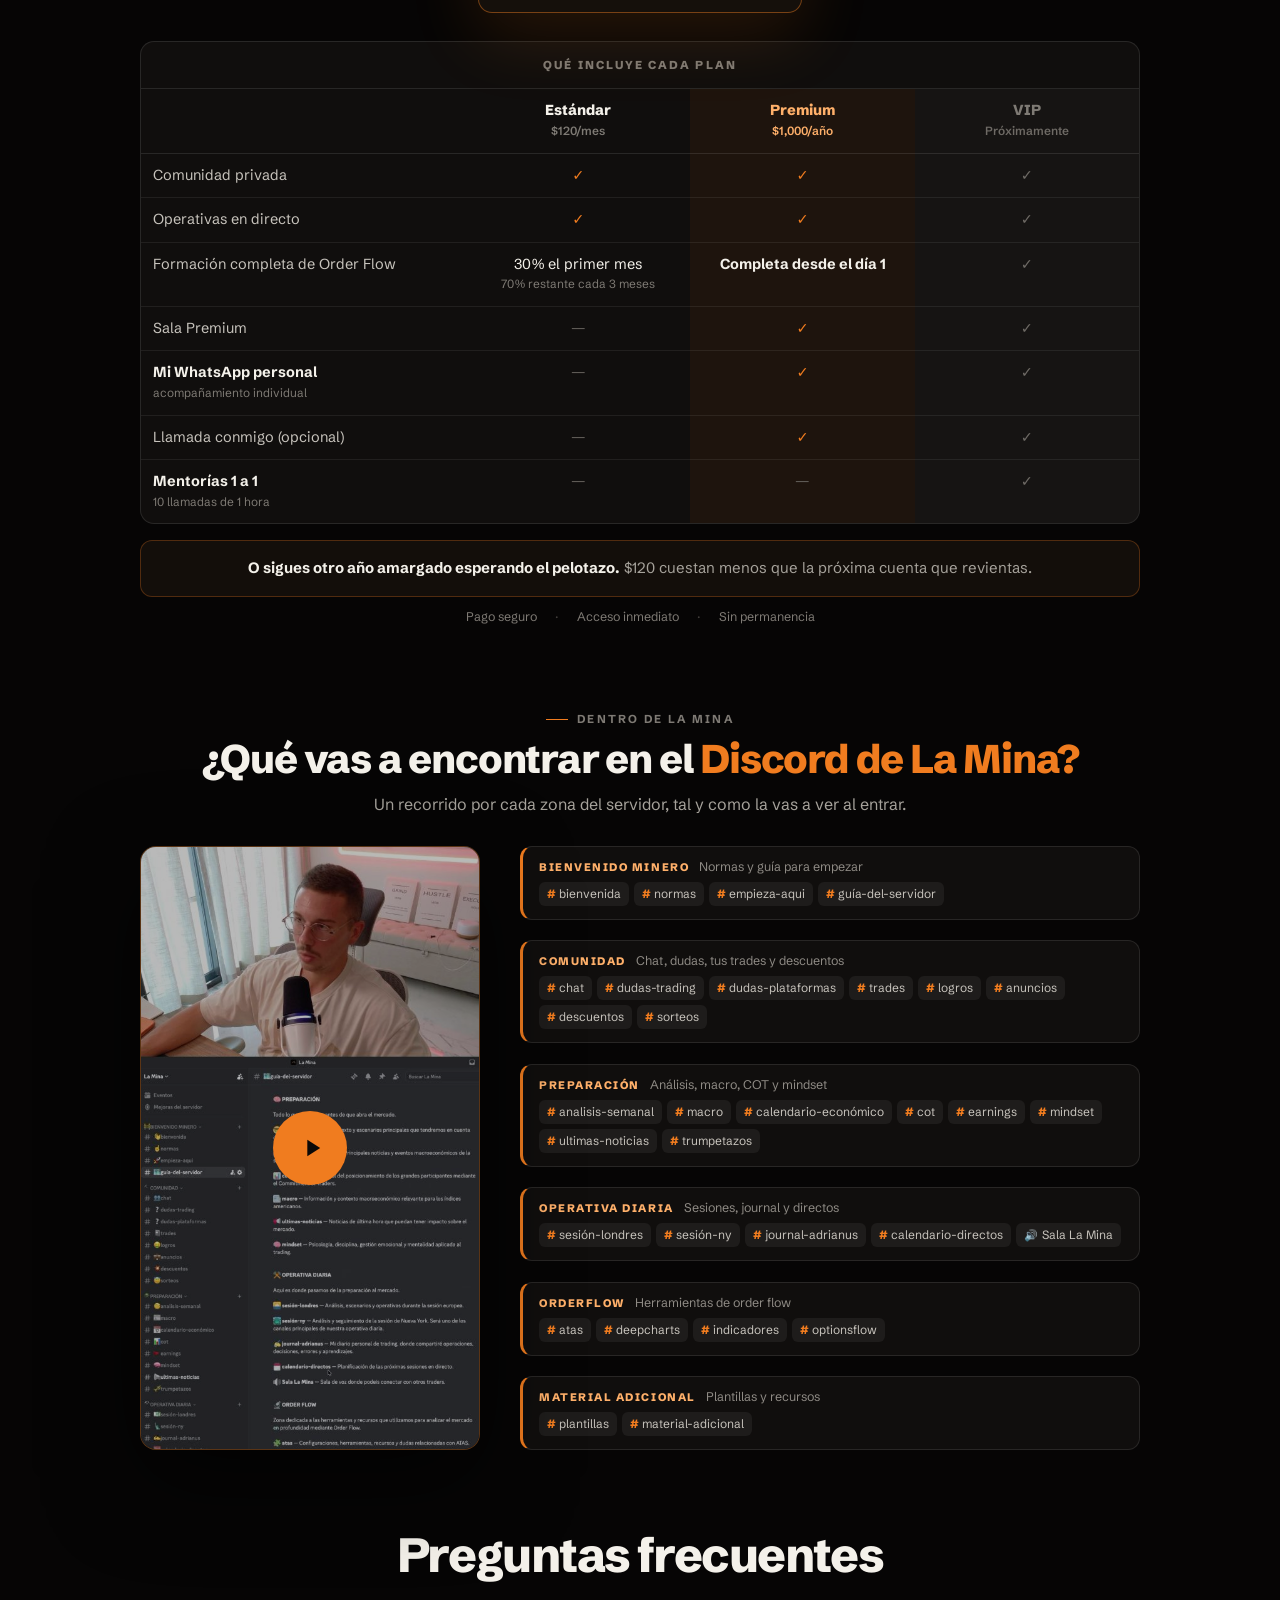
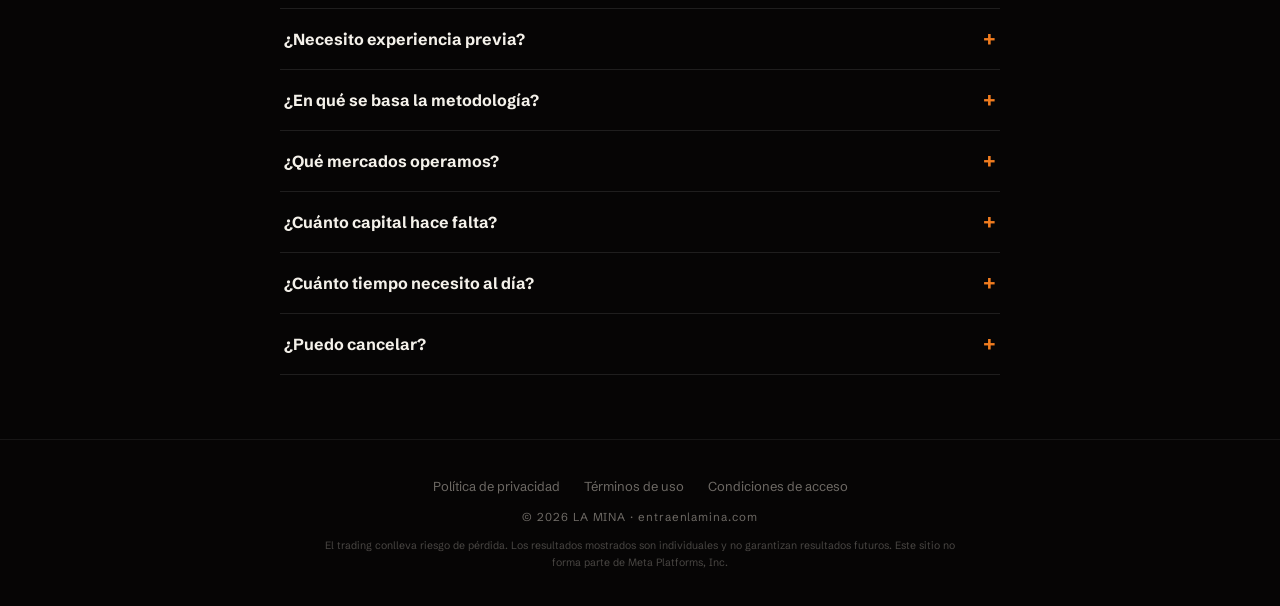
==== commit 65821803: "Discord section: categories and channels mirror the real server, list height matches the video Co-Au" ====
--- a/comunidad.html
+++ b/comunidad.html
@@ -23,13 +23,19 @@
   summary::-webkit-details-marker { display: none; }
   details[open] .faq-plus { transform: rotate(45deg); }
   @media (max-width: 719px) { .historia-img { order: -1; } .story-col { text-align: center; } }
-  .disc-grid { display: grid; grid-template-columns: 340px minmax(0,1fr); gap: 40px; align-items: center; }
+  .disc-grid { display: grid; grid-template-columns: 340px minmax(0,1fr); gap: 40px; align-items: stretch; }
+  .disc-grid .disc-video { align-self: start; }
   .disc-grid.novideo { grid-template-columns: minmax(0,1fr); }
   .disc-grid.novideo .disc-video { display: none; }
-  .disc-list { display: grid; grid-template-columns: repeat(auto-fit,minmax(230px,1fr)); gap: 12px; }
-  .disc-card { padding: 20px 22px; border-radius: 14px; background: rgba(19,17,16,.86); border: 1px solid rgba(255,255,255,.10); }
-  .disc-card h3 { font-size: 17px; letter-spacing: -.02em; color: #F4F1EA; }
-  .disc-card p { margin-top: 8px; font-size: 14.5px; line-height: 1.55; color: #A6A29B; }
+  .disc-list { display: flex; flex-direction: column; justify-content: space-between; gap: 8px; }
+  .disc-cat { padding: 12px 16px 13px; border-radius: 12px; background: rgba(19,17,16,.86); border: 1px solid rgba(255,255,255,.10); border-left: 3px solid #F07C1F; }
+  .disc-cat .dh { display: flex; align-items: baseline; flex-wrap: wrap; gap: 4px 10px; }
+  .disc-cat .dh b { font-size: 11px; font-weight: 800; letter-spacing: .14em; text-transform: uppercase; color: #FFB06A; }
+  .disc-cat .dh span { font-size: 12.5px; color: #8E8A84; }
+  .disc-chans { display: flex; flex-wrap: wrap; gap: 5px; margin-top: 8px; }
+  .disc-chans i { font-style: normal; font-size: 12px; line-height: 1; padding: 6px 8px; border-radius: 6px; background: rgba(255,255,255,.06); color: #C7C3BC; white-space: nowrap; }
+  .disc-chans i::before { content: "#"; color: #F07C1F; margin-right: 3px; font-weight: 700; }
+  .disc-chans i.v::before { content: "🔊"; margin-right: 4px; font-size: 11px; }
   @media (max-width: 860px) { .disc-grid { grid-template-columns: minmax(0,1fr); gap: 28px; } }
   .rail::-webkit-scrollbar { height: 6px; }
   .rail::-webkit-scrollbar-thumb { background: rgba(255,255,255,.2); border-radius: 99px; }
@@ -265,12 +271,12 @@
       </div>
 
       <div class="disc-list">
-        <div class="disc-card"><h3>Bienvenida y guía</h3><p>Normas, cómo empezar y una guía del servidor para saber dónde está cada cosa desde el primer día.</p></div>
-        <div class="disc-card"><h3>Comunidad</h3><p>Chat general, dudas de trading y de plataformas, tus trades para comentarlos, logros y descuentos para miembros.</p></div>
-        <div class="disc-card"><h3>Preparación</h3><p>Análisis semanal, calendario económico, COT, macro, últimas noticias y mindset.</p></div>
-        <div class="disc-card"><h3>Operativa diaria</h3><p>Sesiones de Londres y Nueva York, el journal de Adrianus y el calendario de directos.</p></div>
-        <div class="disc-card"><h3>Order Flow</h3><p>Canales de ATAS, DeepCharts, indicadores y optionsflow.</p></div>
-        <div class="disc-card"><h3>Material adicional</h3><p>Plantillas descargables y recursos complementarios.</p></div>
+        <div class="disc-cat"><div class="dh"><b>Bienvenido minero</b><span>Normas y guía para empezar</span></div><div class="disc-chans"><i>bienvenida</i><i>normas</i><i>empieza-aqui</i><i>guía-del-servidor</i></div></div>
+        <div class="disc-cat"><div class="dh"><b>Comunidad</b><span>Chat, dudas, tus trades y descuentos</span></div><div class="disc-chans"><i>chat</i><i>dudas-trading</i><i>dudas-plataformas</i><i>trades</i><i>logros</i><i>anuncios</i><i>descuentos</i><i>sorteos</i></div></div>
+        <div class="disc-cat"><div class="dh"><b>Preparación</b><span>Análisis, macro, COT y mindset</span></div><div class="disc-chans"><i>analisis-semanal</i><i>macro</i><i>calendario-económico</i><i>cot</i><i>earnings</i><i>mindset</i><i>ultimas-noticias</i><i>trumpetazos</i></div></div>
+        <div class="disc-cat"><div class="dh"><b>Operativa diaria</b><span>Sesiones, journal y directos</span></div><div class="disc-chans"><i>sesión-londres</i><i>sesión-ny</i><i>journal-adrianus</i><i>calendario-directos</i><i class="v">Sala La Mina</i></div></div>
+        <div class="disc-cat"><div class="dh"><b>Orderflow</b><span>Herramientas de order flow</span></div><div class="disc-chans"><i>atas</i><i>deepcharts</i><i>indicadores</i><i>optionsflow</i></div></div>
+        <div class="disc-cat"><div class="dh"><b>Material adicional</b><span>Plantillas y recursos</span></div><div class="disc-chans"><i>plantillas</i><i>material-adicional</i></div></div>
       </div>
     </div>
   </section>
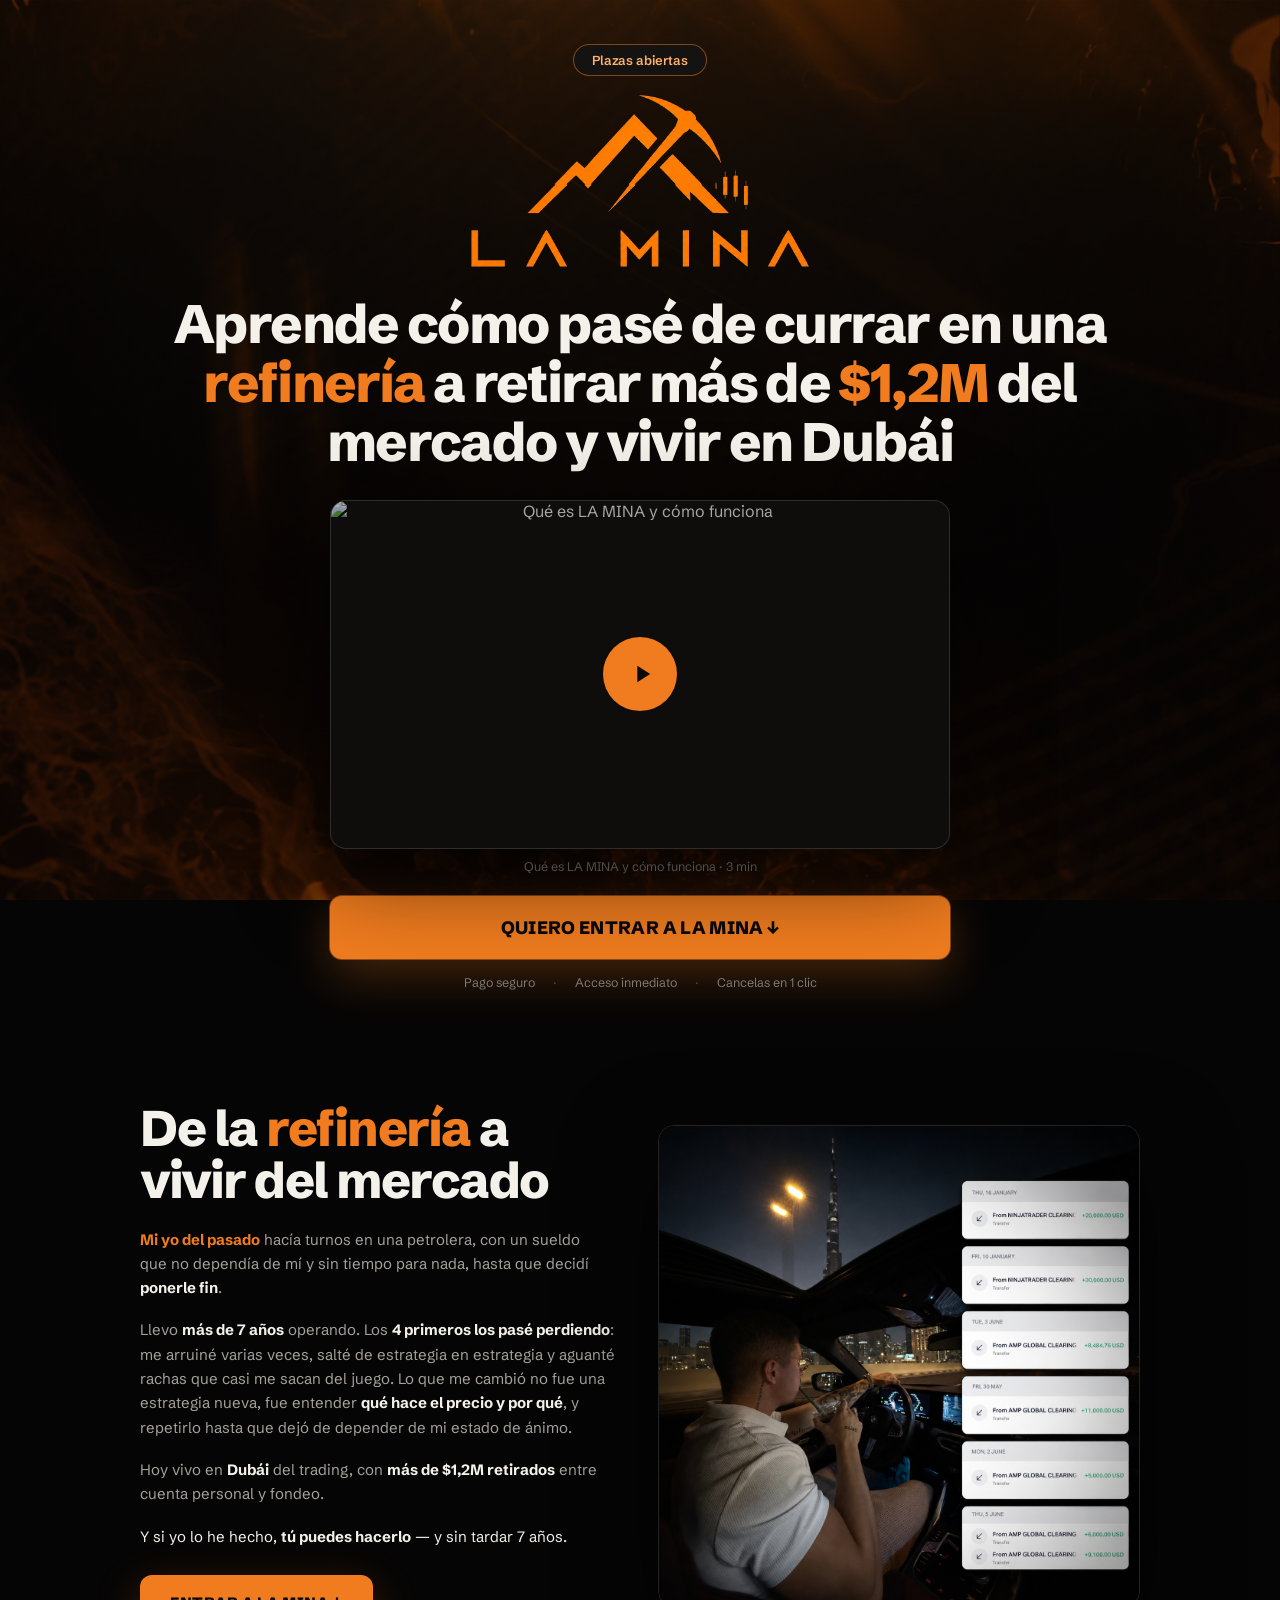
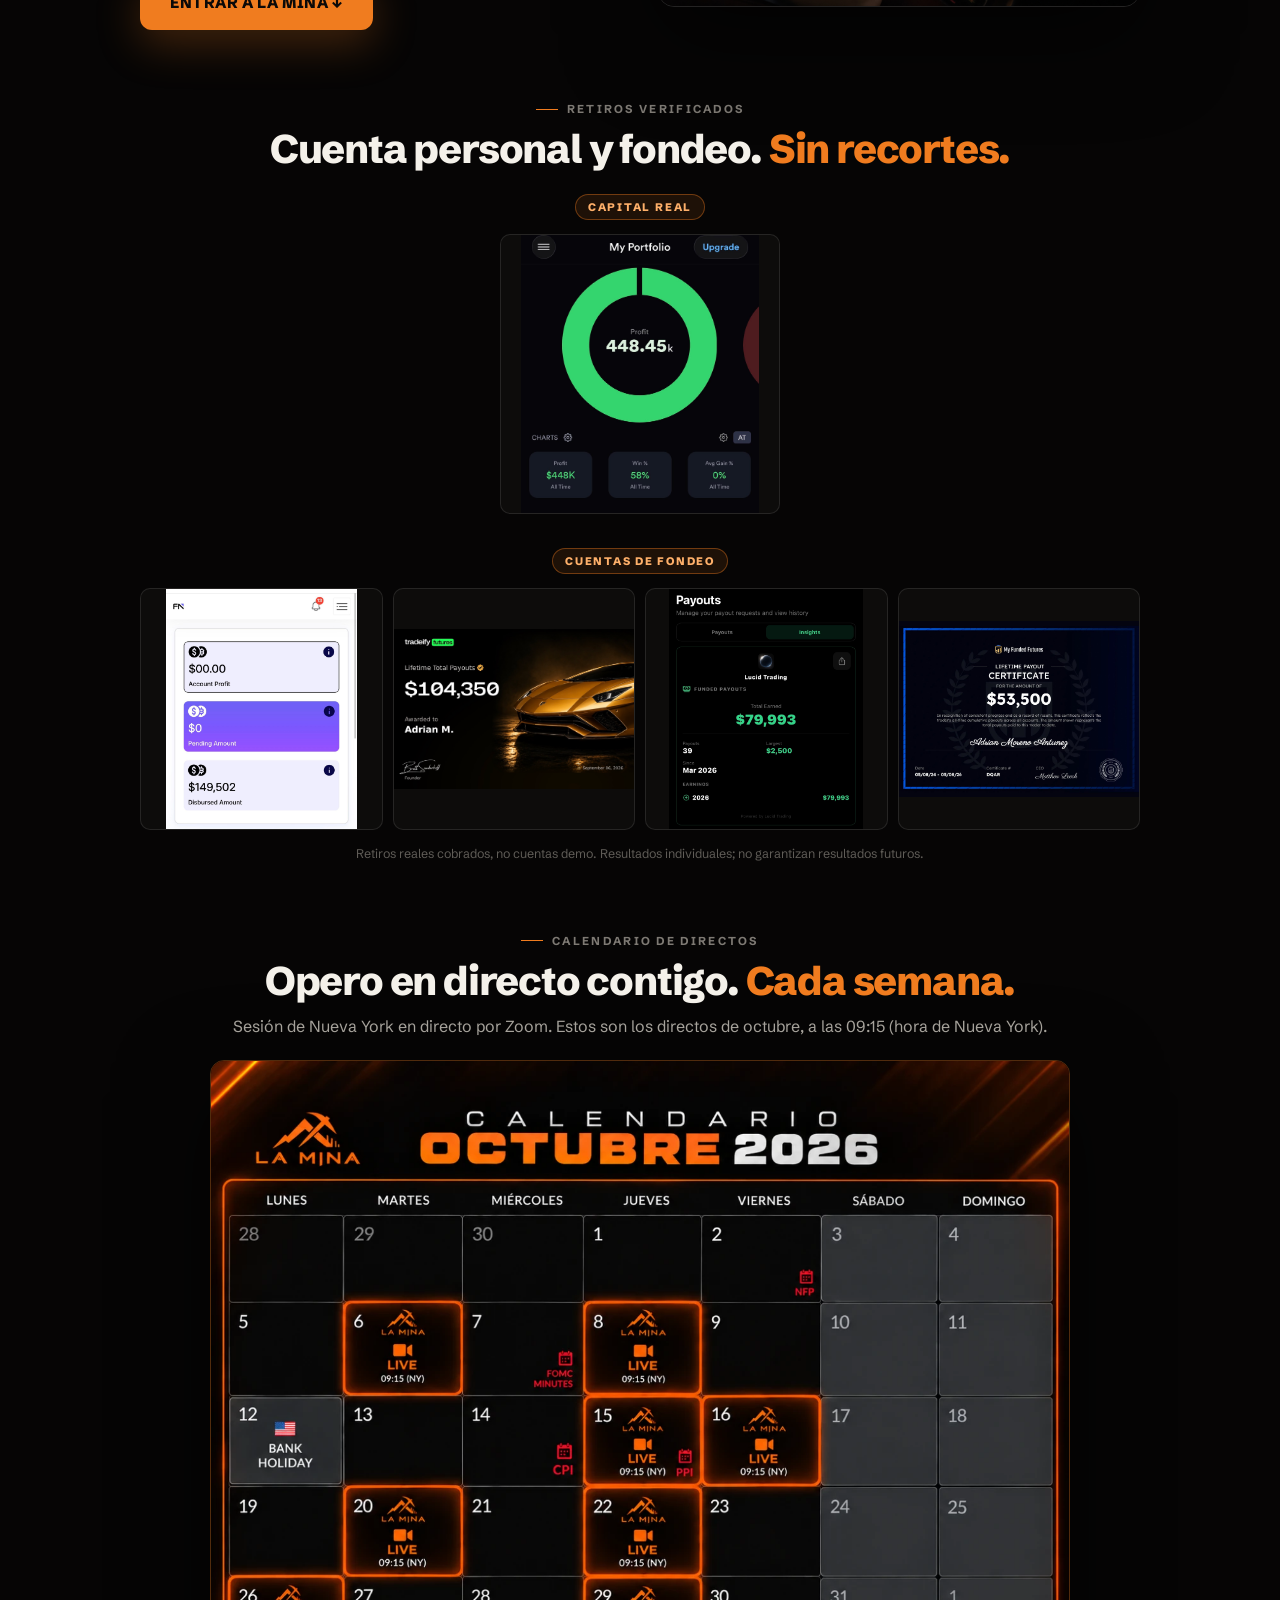
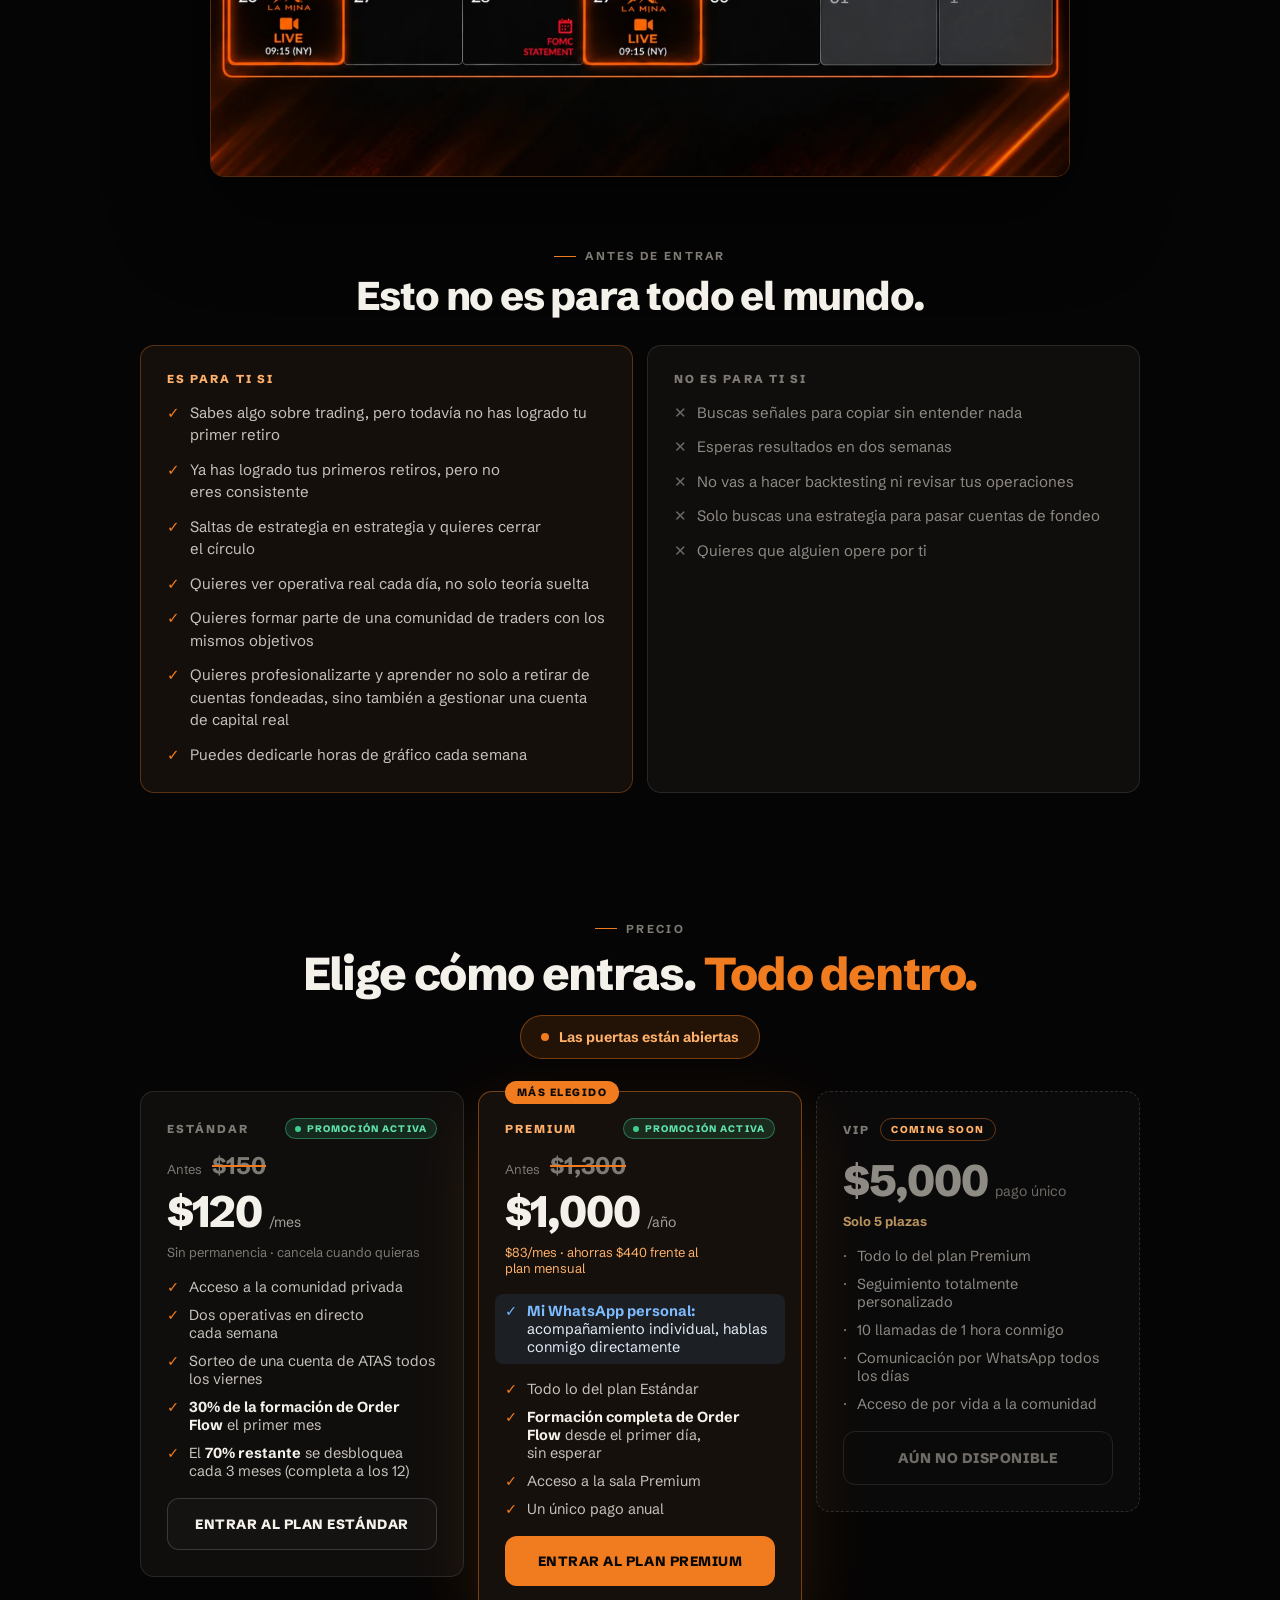
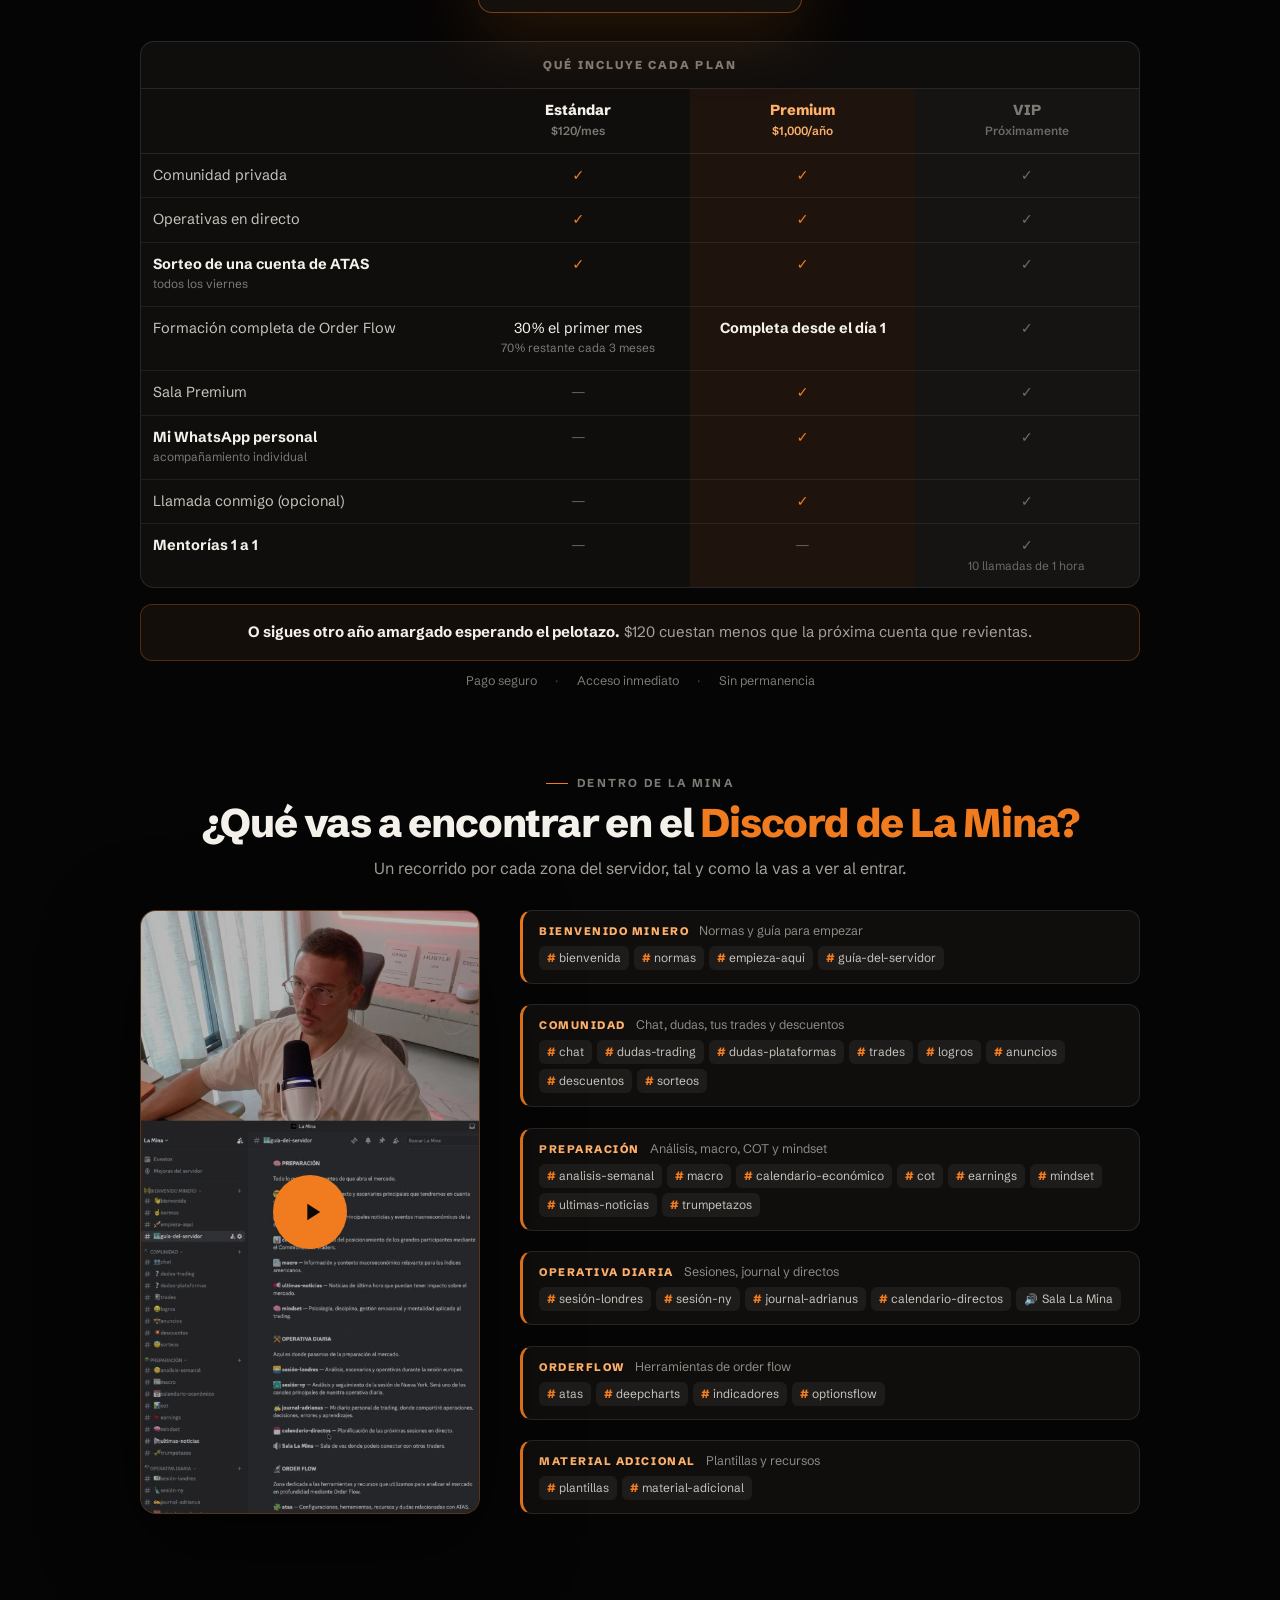
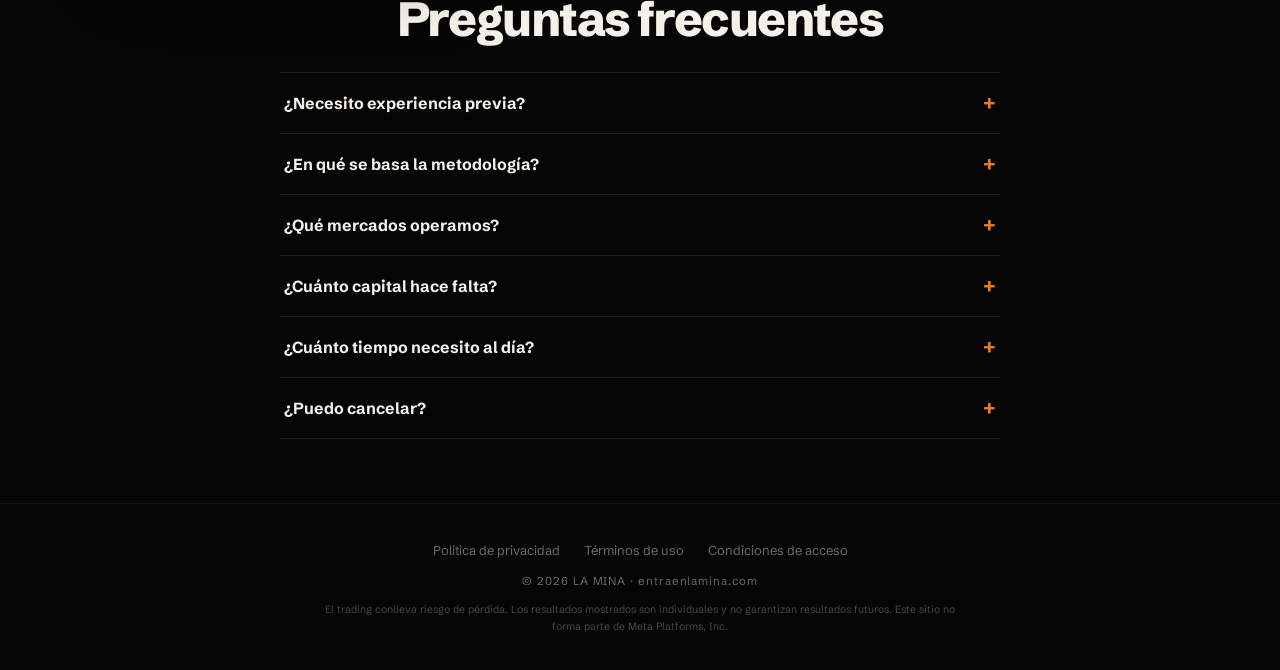
==== commit a9fe5c08: "Plan table: 10 calls under VIP cell only, add weekly ATAS giveaway row and Standard bullet Co-Author" ====
--- a/comunidad.html
+++ b/comunidad.html
@@ -189,6 +189,7 @@
         <div style="display:flex;flex-direction:column;gap:10px;font-size:14.5px;color:#C7C3BC;">
           <div style="display:flex;gap:10px;"><span style="color:#F07C1F;">✓</span>Acceso a la comunidad privada</div>
           <div style="display:flex;gap:10px;"><span style="color:#F07C1F;">✓</span>Dos operativas en directo cada semana</div>
+          <div style="display:flex;gap:10px;"><span style="color:#F07C1F;">✓</span>Sorteo de una cuenta de ATAS todos los viernes</div>
           <div style="display:flex;gap:10px;"><span style="color:#F07C1F;">✓</span><span><b style="color:#F4F1EA;">30% de la formación de Order Flow</b> el primer mes</span></div>
           <div style="display:flex;gap:10px;"><span style="color:#F07C1F;">✓</span><span>El <b style="color:#F4F1EA;">70% restante</b> se desbloquea cada 3 meses (completa a los 12)</span></div>
         </div>
@@ -236,11 +237,12 @@
         <div style="padding:12px;border-bottom:1px solid rgba(255,255,255,.10);"></div><div style="padding:12px 6px;border-bottom:1px solid rgba(255,255,255,.10);text-align:center;font-weight:800;color:#F4F1EA;">Estándar<br><span style="font-weight:600;color:#7E7A74;font-size:.82em;">$120/mes</span></div><div style="padding:12px 6px;border-bottom:1px solid rgba(255,255,255,.10);text-align:center;font-weight:800;color:#FFB06A;background:rgba(240,124,31,.06);">Premium<br><span style="font-weight:600;color:#FFB06A;font-size:.82em;">$1,000/año</span></div><div style="padding:12px 6px;border-bottom:1px solid rgba(255,255,255,.10);text-align:center;font-weight:800;color:#7E7A74;background:rgba(255,255,255,.025);">VIP<br><span style="font-weight:600;color:#6E6A65;font-size:.82em;">Próximamente</span></div>
         <div style="padding:12px 12px;border-bottom:1px solid rgba(255,255,255,.07);color:#C7C3BC;">Comunidad privada</div><div style="padding:12px 6px;border-bottom:1px solid rgba(255,255,255,.07);text-align:center;"><span style="color:#F07C1F;font-weight:800;">✓</span></div><div style="padding:12px 6px;border-bottom:1px solid rgba(255,255,255,.07);text-align:center;background:rgba(240,124,31,.06);"><span style="color:#F07C1F;font-weight:800;">✓</span></div><div style="padding:12px 6px;border-bottom:1px solid rgba(255,255,255,.07);text-align:center;background:rgba(255,255,255,.025);color:#6E6A65;"><span style="color:#6E6A65;font-weight:800;">✓</span></div>
         <div style="padding:12px 12px;border-bottom:1px solid rgba(255,255,255,.07);color:#C7C3BC;">Operativas en directo</div><div style="padding:12px 6px;border-bottom:1px solid rgba(255,255,255,.07);text-align:center;"><span style="color:#F07C1F;font-weight:800;">✓</span></div><div style="padding:12px 6px;border-bottom:1px solid rgba(255,255,255,.07);text-align:center;background:rgba(240,124,31,.06);"><span style="color:#F07C1F;font-weight:800;">✓</span></div><div style="padding:12px 6px;border-bottom:1px solid rgba(255,255,255,.07);text-align:center;background:rgba(255,255,255,.025);color:#6E6A65;"><span style="color:#6E6A65;font-weight:800;">✓</span></div>
+        <div style="padding:12px 12px;border-bottom:1px solid rgba(255,255,255,.07);color:#C7C3BC;"><b style="color:#F4F1EA;">Sorteo de una cuenta de ATAS</b><br><span style="color:#7E7A74;font-size:.82em;">todos los viernes</span></div><div style="padding:12px 6px;border-bottom:1px solid rgba(255,255,255,.07);text-align:center;"><span style="color:#F07C1F;font-weight:800;">✓</span></div><div style="padding:12px 6px;border-bottom:1px solid rgba(255,255,255,.07);text-align:center;background:rgba(240,124,31,.06);"><span style="color:#F07C1F;font-weight:800;">✓</span></div><div style="padding:12px 6px;border-bottom:1px solid rgba(255,255,255,.07);text-align:center;background:rgba(255,255,255,.025);color:#6E6A65;"><span style="color:#6E6A65;font-weight:800;">✓</span></div>
         <div style="padding:12px 12px;border-bottom:1px solid rgba(255,255,255,.07);color:#C7C3BC;">Formación completa de Order Flow</div><div style="padding:12px 6px;border-bottom:1px solid rgba(255,255,255,.07);text-align:center;">30% el primer mes<br><span style="color:#7E7A74;font-size:.82em;">70% restante cada 3 meses</span></div><div style="padding:12px 6px;border-bottom:1px solid rgba(255,255,255,.07);text-align:center;background:rgba(240,124,31,.06);"><b style="color:#F4F1EA;">Completa desde el día 1</b></div><div style="padding:12px 6px;border-bottom:1px solid rgba(255,255,255,.07);text-align:center;background:rgba(255,255,255,.025);color:#6E6A65;"><span style="color:#6E6A65;font-weight:800;">✓</span></div>
         <div style="padding:12px 12px;border-bottom:1px solid rgba(255,255,255,.07);color:#C7C3BC;">Sala Premium</div><div style="padding:12px 6px;border-bottom:1px solid rgba(255,255,255,.07);text-align:center;"><span style="color:#5E5A55;">—</span></div><div style="padding:12px 6px;border-bottom:1px solid rgba(255,255,255,.07);text-align:center;background:rgba(240,124,31,.06);"><span style="color:#F07C1F;font-weight:800;">✓</span></div><div style="padding:12px 6px;border-bottom:1px solid rgba(255,255,255,.07);text-align:center;background:rgba(255,255,255,.025);color:#6E6A65;"><span style="color:#6E6A65;font-weight:800;">✓</span></div>
         <div style="padding:12px 12px;border-bottom:1px solid rgba(255,255,255,.07);color:#C7C3BC;"><b style="color:#F4F1EA;">Mi WhatsApp personal</b><br><span style="color:#7E7A74;font-size:.82em;">acompañamiento individual</span></div><div style="padding:12px 6px;border-bottom:1px solid rgba(255,255,255,.07);text-align:center;"><span style="color:#5E5A55;">—</span></div><div style="padding:12px 6px;border-bottom:1px solid rgba(255,255,255,.07);text-align:center;background:rgba(240,124,31,.06);"><span style="color:#F07C1F;font-weight:800;">✓</span></div><div style="padding:12px 6px;border-bottom:1px solid rgba(255,255,255,.07);text-align:center;background:rgba(255,255,255,.025);color:#6E6A65;"><span style="color:#6E6A65;font-weight:800;">✓</span></div>
         <div style="padding:12px 12px;border-bottom:1px solid rgba(255,255,255,.07);color:#C7C3BC;">Llamada conmigo (opcional)</div><div style="padding:12px 6px;border-bottom:1px solid rgba(255,255,255,.07);text-align:center;"><span style="color:#5E5A55;">—</span></div><div style="padding:12px 6px;border-bottom:1px solid rgba(255,255,255,.07);text-align:center;background:rgba(240,124,31,.06);"><span style="color:#F07C1F;font-weight:800;">✓</span></div><div style="padding:12px 6px;border-bottom:1px solid rgba(255,255,255,.07);text-align:center;background:rgba(255,255,255,.025);color:#6E6A65;"><span style="color:#6E6A65;font-weight:800;">✓</span></div>
-        <div style="padding:12px 12px;color:#C7C3BC;"><b style="color:#F4F1EA;">Mentorías 1 a 1</b><br><span style="color:#7E7A74;font-size:.82em;">10 llamadas de 1 hora</span></div><div style="padding:12px 6px;text-align:center;"><span style="color:#5E5A55;">—</span></div><div style="padding:12px 6px;text-align:center;background:rgba(240,124,31,.06);"><span style="color:#5E5A55;">—</span></div><div style="padding:12px 6px;text-align:center;background:rgba(255,255,255,.025);color:#6E6A65;"><span style="color:#6E6A65;font-weight:800;">✓</span></div>
+        <div style="padding:12px 12px;color:#C7C3BC;"><b style="color:#F4F1EA;">Mentorías 1 a 1</b></div><div style="padding:12px 6px;text-align:center;"><span style="color:#5E5A55;">—</span></div><div style="padding:12px 6px;text-align:center;background:rgba(240,124,31,.06);"><span style="color:#5E5A55;">—</span></div><div style="padding:12px 6px;text-align:center;background:rgba(255,255,255,.025);color:#6E6A65;"><span style="color:#6E6A65;font-weight:800;">✓</span><br><span style="font-size:.82em;">10 llamadas de 1 hora</span></div>
       </div>
     </div>
 
